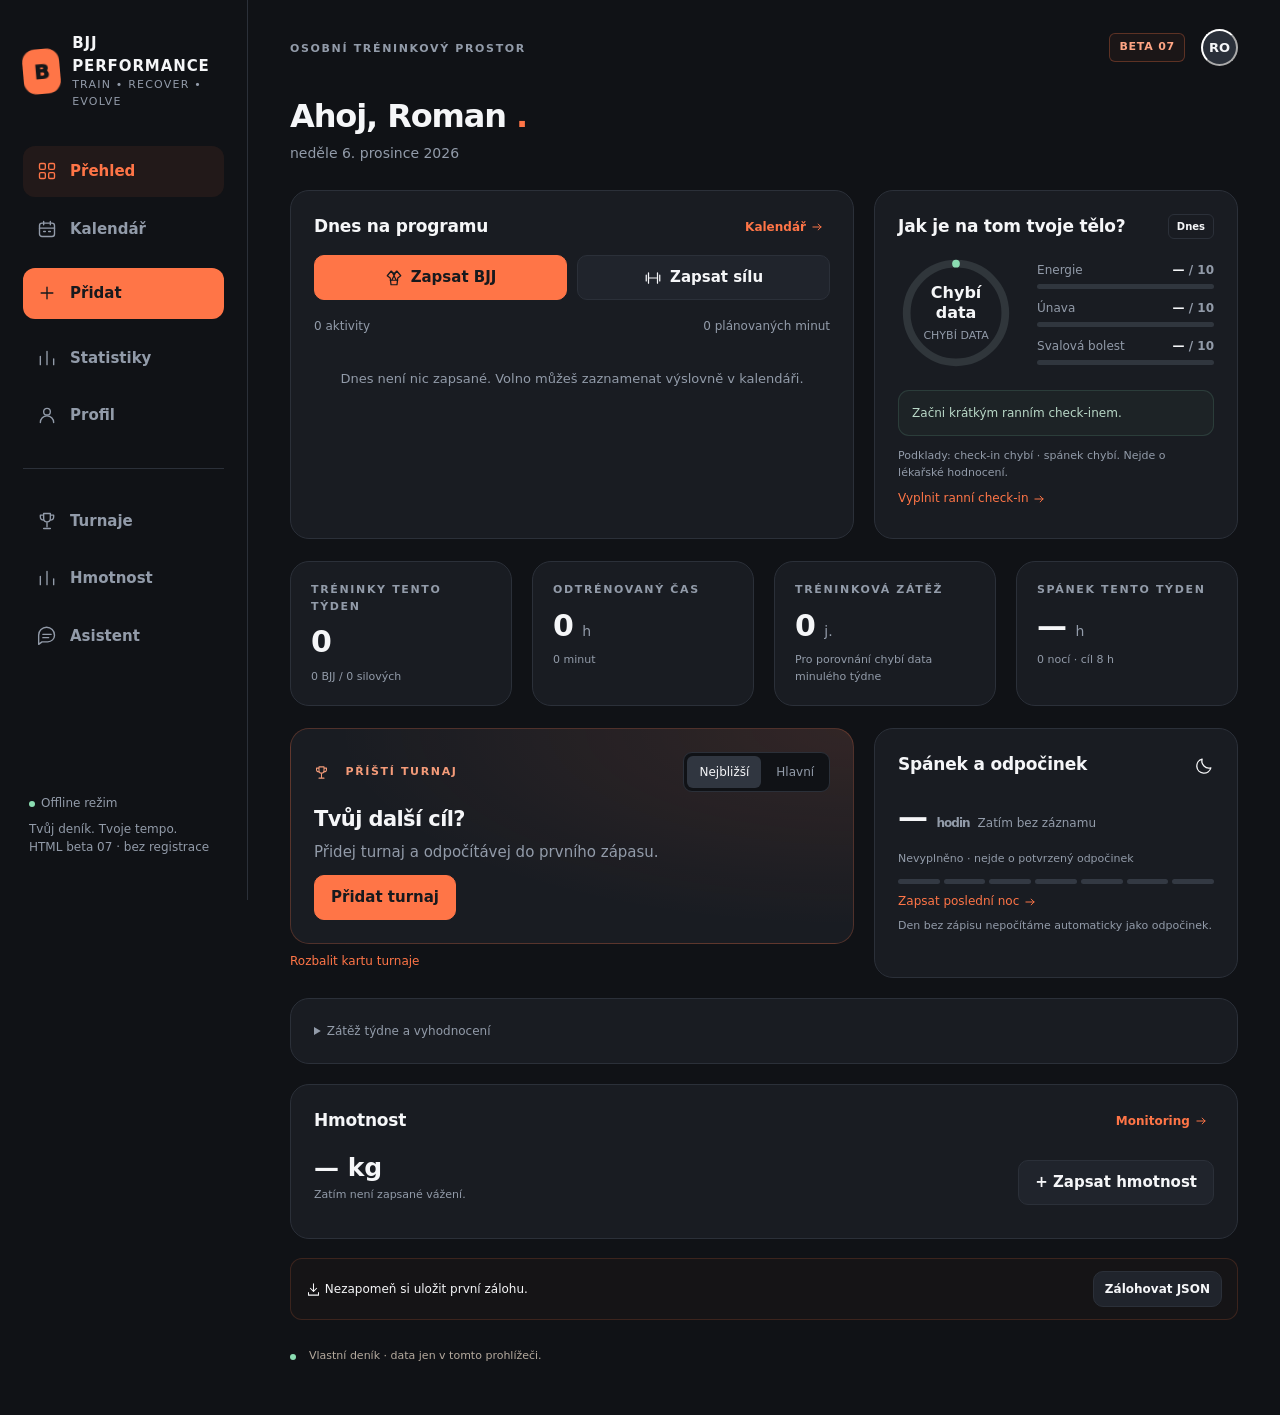
==== app/src/main/assets/index.html @ b7b08c3b "feat: track exercise sets in repetitions, seconds or metres" ====
<!doctype html>
<html lang="cs"><head><meta charset="utf-8"><meta name="viewport" content="width=device-width,initial-scale=1,viewport-fit=cover"><meta name="theme-color" content="#101216"><title>BUILT TO ROLL</title>
<style>
[hidden]{display:none!important}:root{color-scheme:dark;--bg:#101216;--panel:#191c22;--panel2:#20242c;--line:#2b3039;--text:#f5f6f8;--muted:#929ba9;--accent:#ff7547;--green:#8bddb2;--red:#f8818f;--blue:#8cbcff;--radius:19px}*{box-sizing:border-box}body{margin:0;background:var(--bg);color:var(--text);font:15px/1.5 system-ui,-apple-system,BlinkMacSystemFont,'Segoe UI',sans-serif}button,input,select,textarea{font:inherit}button,a,input,select,textarea{-webkit-tap-highlight-color:transparent}button{cursor:pointer}button:focus-visible,a:focus-visible{outline:2px solid var(--accent);outline-offset:4px}button{color:inherit}a{color:var(--accent)}button svg{pointer-events:none}svg{vertical-align:middle}button:disabled{opacity:.4;cursor:not-allowed}.shell{max-width:1560px;margin:auto;display:grid;grid-template-columns:248px 1fr;min-height:100vh}.sidebar{padding:32px 23px;border-right:1px solid var(--line);position:sticky;top:0;height:100vh;display:flex;flex-direction:column}.brand{display:flex;align-items:center;gap:12px;margin-bottom:36px}.brandmark{width:45px;height:45px;background:var(--accent);color:#151719;display:grid;place-items:center;border-radius:13px;font-weight:950;font-size:20px;transform:rotate(-5deg)}.brand strong{font-size:15px;letter-spacing:.06em}.brand small{display:block;color:var(--muted);font-size:11px;letter-spacing:.11em}.nav{display:grid;gap:7px}.nav button{border:0;background:transparent;text-align:left;padding:14px;border-radius:12px;color:var(--muted);display:flex;gap:13px;align-items:center;font-weight:600}.nav button.active{color:var(--accent);background:#ff754714}.nav button:hover{background:#ffffff08}.nav .plus{background:var(--accent);color:#17191d;margin:7px 0}.nav .plus:hover{background:#ff916d}.sidefoot{margin-top:auto;color:var(--muted);font-size:12px;padding:20px 6px 0}.localdot{display:inline-block;width:6px;height:6px;border-radius:50%;background:var(--green);margin-right:6px}.main{padding:29px 42px 50px;min-width:0}.topline{display:flex;align-items:center;justify-content:space-between;gap:12px;margin-bottom:32px}.eyebrow{font-size:11px;font-weight:750;letter-spacing:.15em;text-transform:uppercase;color:var(--muted)}.topright{display:flex;align-items:center;gap:16px}.beta{font-size:11px;border:1px solid #ff75474a;background:#ff75470c;color:#ffa584;padding:5px 9px;border-radius:6px;font-weight:750;letter-spacing:.07em}.avatar{width:37px;height:37px;display:grid;place-items:center;background:#2a303a;border-radius:50%;font-size:13px;font-weight:750}.pagehead{display:flex;align-items:center;justify-content:space-between;gap:15px;margin-bottom:26px}.pagehead h1{font-size:32px;line-height:1.15;margin:0 0 8px;letter-spacing:-1.1px}.muted{color:var(--muted)}p{margin:0 0 12px}.pagehead p{margin:0;color:var(--muted);font-size:14px}h2{font-size:17px;margin:0 0 16px;letter-spacing:-.2px}h3{font-size:15px;margin:0 0 8px}.btn{border:1px solid var(--line);background:var(--panel2);border-radius:10px;min-height:44px;padding:10px 16px;font-weight:650;display:inline-flex;align-items:center;justify-content:center;gap:8px}.btn.primary{background:var(--accent);border-color:var(--accent);color:#17191d}.btn.ghost{background:transparent}.btn.danger{color:var(--red);background:#f8818f0c;border-color:#f8818f35}.btn.small{padding:7px 11px;min-height:36px;font-size:12px}.btn:hover{filter:brightness(1.12)}.grid{display:grid;gap:20px}.two{grid-template-columns:minmax(0,1.55fr) minmax(0,1fr)}.half{grid-template-columns:1fr 1fr}.metrics{grid-template-columns:repeat(4,1fr);margin:22px 0}.card{background:var(--panel);border:1px solid var(--line);border-radius:var(--radius);padding:23px;min-width:0}.cardhead{display:flex;align-items:center;justify-content:space-between;gap:12px;margin-bottom:16px}.cardhead h2{margin:0}.cardhead .link{border:0;background:none;color:var(--accent);font-size:12px;font-weight:650}.metric{padding:20px}.metric .number{font-size:30px;letter-spacing:-1px;font-weight:750;line-height:1.25;margin:8px 0}.metric .number small{font-size:14px;font-weight:450;letter-spacing:0;color:var(--muted)}.metric .foot{font-size:11px;color:var(--muted)}.positive{color:var(--green)}.tournament{background:radial-gradient(ellipse at 100% 0,#ff75471c,transparent 65%),var(--panel);border-color:#ff75473d;position:relative;overflow:hidden}.tournament .eyebrow{color:#f49b79}.tournament h2{font-size:25px;margin:17px 0 5px;letter-spacing:-.6px}.badge{font-size:10px;font-weight:700;padding:4px 8px;border:1px solid var(--line);border-radius:6px;display:inline-block}.badge.orange{color:#ffa584;border-color:#ff754742;background:#ff75470c}.badge.green{color:var(--green);border-color:#8bddb236;background:#8bddb20b}.countdown{display:flex;align-items:flex-end;gap:12px;margin:22px 0}.countdown strong{font-size:51px;letter-spacing:-2px;line-height:1}.countdown span{font-size:12px;color:var(--muted);padding-bottom:4px}.countdown .divider{height:38px;width:1px;background:#ffffff1c;margin:0 3px}.phases{display:flex;gap:5px;margin:20px 0 8px}.phases i{height:4px;border-radius:5px;background:#363333;flex:1}.phases i.on{background:var(--accent)}.miniline{display:flex;justify-content:space-between;align-items:center;gap:10px;font-size:12px}.session{border-top:1px solid var(--line);padding:17px 0;display:flex;gap:14px;align-items:center;width:100%;text-align:left;background:none;color:inherit;border-left:0;border-right:0;border-bottom:0}.session:last-child{padding-bottom:0}.session:hover{filter:brightness(1.2)}.session .time{width:45px;flex-shrink:0;font-size:13px;font-weight:700}.session .time small{display:block;font-size:11px;font-weight:400;color:var(--muted)}.activityicon{width:39px;height:39px;display:grid;place-items:center;border-radius:11px;flex-shrink:0;background:color-mix(in srgb,var(--act) 13%,transparent);color:var(--act)}.session .info{flex:1;min-width:0}.session strong{font-size:13px;display:block}.session small{color:var(--muted);font-size:11px}.session .arrow{color:var(--muted)}.recoveryrow{display:flex;gap:23px;align-items:center}.ring{position:relative;width:116px;height:116px;flex-shrink:0}.ring svg{transform:rotate(-90deg);width:100%;height:100%}.ring .inside{position:absolute;inset:0;display:flex;align-items:center;justify-content:center;flex-direction:column}.ring strong{font-size:31px;line-height:1.2}.ring small{font-size:10px;color:var(--muted)}.recoverydata{display:grid;gap:10px;flex:1;font-size:12px}.track{height:5px;background:#30363e;border-radius:5px;overflow:hidden;margin-top:5px}.track i{display:block;height:100%;background:var(--green);border-radius:5px}.note{background:#8bddb209;border:1px solid #8bddb223;border-radius:11px;padding:13px;font-size:12px;margin-top:19px;color:#b9d8c7}.note.orange{background:#ff754709;border-color:#ff754723;color:#d4b7aa}.sleepbig{display:flex;align-items:baseline;gap:8px;margin-bottom:12px}.sleepbig strong{font-size:30px;letter-spacing:-1px}.sleepbig span{font-size:12px;color:var(--muted)}.chart{width:100%;overflow:auto}.chart svg{display:block;min-width:300px;width:100%;height:auto}.chart text{font-family:inherit;fill:var(--muted);font-size:10px}.legend{display:flex;gap:18px;font-size:11px;color:var(--muted);align-items:center}.legend i{width:7px;height:7px;background:var(--accent);border-radius:2px;display:inline-block;margin-right:5px}.segmented{display:flex;gap:3px;background:#101216;border:1px solid var(--line);border-radius:9px;padding:3px;flex-wrap:wrap}.segmented button{border:0;background:none;color:var(--muted);padding:7px 12px;border-radius:6px;font-size:12px;min-height:32px}.segmented button.active{color:var(--text);background:#303640}.flex{display:flex;gap:10px;align-items:center;flex-wrap:wrap}.spread{justify-content:space-between}.calendarweek{display:grid;grid-template-columns:repeat(7,minmax(0,1fr));gap:7px}.day{border:1px solid var(--line);border-radius:12px;padding:11px 7px;min-height:180px}.day.today{border-color:#ff754769;background:#ff754706}.dayhead{width:100%;border:0;background:none;display:grid;gap:3px;justify-items:center;color:var(--muted);font-size:11px;margin-bottom:12px;cursor:pointer}.dayhead strong{color:var(--text);font-size:21px}.day.today .dayhead strong{color:var(--accent)}.event{width:100%;background:color-mix(in srgb,var(--act) 10%,transparent);border:1px solid color-mix(in srgb,var(--act) 24%,transparent);border-left:3px solid var(--act);border-radius:7px;padding:7px 5px;text-align:left;font-size:10px;margin-top:5px;overflow-wrap:anywhere;line-height:1.45}.event small{display:block;color:var(--muted);font-size:9px}.monthgrid{display:grid;grid-template-columns:repeat(7,1fr);gap:5px}.monthcell{min-height:86px;border:1px solid var(--line);border-radius:9px;padding:6px;text-align:left;background:transparent;min-width:0}.monthcell.today{border-color:var(--accent)}.monthcell span{display:block;font-size:12px}.monthcell small{display:block;font-size:9px;white-space:nowrap;overflow:hidden;text-overflow:ellipsis;color:var(--accent)}.empty{padding:25px 10px;text-align:center;color:var(--muted);font-size:13px}.forms{display:grid;gap:16px}.formrow{display:grid;grid-template-columns:1fr 1fr;gap:13px}label{display:block;color:var(--muted);font-size:12px}input,select,textarea{display:block;width:100%;border:1px solid #353d48;color:var(--text);background:#12151a;border-radius:9px;padding:11px 12px;margin-top:6px;min-height:44px}textarea{min-height:85px;resize:vertical}input:focus,select:focus,textarea:focus{outline:1px solid var(--accent);border-color:var(--accent)}input[type=range]{padding:0;accent-color:var(--accent);border:0;min-height:25px}input[type=checkbox]{width:18px;height:18px;min-height:0;margin:0;accent-color:var(--accent)}.checklabel{display:flex;gap:8px;align-items:center}.wide{width:100%}.hr{height:1px;background:var(--line);margin:20px 0}.addtiles{display:grid;grid-template-columns:repeat(3,1fr);gap:16px}.tile{color:inherit;text-align:left;min-height:178px;border:1px solid var(--line);border-radius:17px;background:var(--panel);padding:23px}.tile:hover{border-color:var(--accent)}.tile .activityicon{margin-bottom:16px}.tile h3{font-size:17px}.tile p{color:var(--muted);font-size:12px}.setrow{display:grid;grid-template-columns:1.5fr .7fr .8fr 35px;gap:7px;align-items:end}.setrow input,.setrow select{padding:9px 7px}.setrow .btn{padding:5px}.modalback{position:fixed;inset:0;background:#000a;backdrop-filter:blur(6px);z-index:100;display:flex;align-items:center;justify-content:center;padding:20px}.modal{width:620px;max-width:100%;max-height:92vh;overflow-y:auto;background:var(--panel);border:1px solid #3b414c;border-radius:22px;padding:25px}.modalheader{display:flex;justify-content:space-between;align-items:center;margin-bottom:20px;position:sticky;top:-25px;background:var(--panel);padding:10px 0;z-index:2}.modalheader h2{font-size:22px;margin:0}.close{width:36px;height:36px;border:1px solid var(--line);background:var(--panel2);border-radius:50%;font-size:22px}.toast{position:fixed;bottom:28px;left:50%;transform:translateX(-50%);z-index:200;background:#e6f5ec;color:#17261e;border-radius:12px;padding:13px 21px;box-shadow:0 10px 35px #0006;font-size:13px;max-width:90vw;text-align:center}.bottomnav{display:none}.chatanswer{white-space:pre-line;line-height:1.8;font-size:14px}.tag{font-size:11px;color:var(--muted)}.demoalert{font-size:11px;color:#b5aa9e;display:flex;align-items:center;gap:7px;margin-top:28px}.mobilename{display:none}.textbutton{border:0;background:none;color:var(--accent);font-size:12px;padding:8px 0}.streak{display:flex;gap:4px;margin-top:12px}.streak i{width:100%;height:5px;border-radius:5px;background:#333943}.streak i.on{background:#96baff}details{font-size:12px;color:var(--muted)}summary{cursor:pointer}#storagewarn{color:#ffd89a;padding:12px 20px;text-align:center;background:#513912;font-size:12px}footer{font-size:11px;color:var(--muted);margin-top:24px}dialog::backdrop{background:#0009}@media(min-width:1300px){.main{padding:32px 48px}.card{padding:25px}}@media(max-width:1080px){.shell{grid-template-columns:202px 1fr}.sidebar{padding:26px 15px}.main{padding:25px}.two{grid-template-columns:1fr 1fr}.metrics{gap:12px}.metric{padding:16px}.metric .number{font-size:25px}.recoveryrow{gap:12px}.ring{width:95px;height:95px}.addtiles{grid-template-columns:repeat(2,1fr)}}@media(max-width:800px){.shell{display:block}.sidebar{display:none}.main{padding:20px 18px 105px}.topline{margin-bottom:24px}.mobilename{display:inline;font-weight:850;letter-spacing:-.5px}.desktopname{display:none}.pagehead h1{font-size:27px}.pagehead{margin-bottom:20px}.pagehead .btn{font-size:12px;padding:9px 11px}.two{grid-template-columns:1fr}.metrics{grid-template-columns:repeat(2,1fr);gap:12px;margin:16px 0}.card{padding:20px}.bottomnav{position:fixed;bottom:0;left:0;right:0;z-index:60;background:#14171ef2;backdrop-filter:blur(18px);border-top:1px solid var(--line);display:flex;padding:8px 8px calc(8px + env(safe-area-inset-bottom))}.bottomnav button{flex:1;background:none;border:0;color:var(--muted);display:flex;flex-direction:column;align-items:center;gap:4px;font-size:10px;min-height:46px;justify-content:center}.bottomnav button.active{color:var(--accent)}.bottomnav .plus svg{background:var(--accent);color:#131519;border-radius:10px;width:37px;height:31px;padding:4px}.toast{bottom:92px}.calendarweek{overflow-x:auto;grid-template-columns:repeat(7,minmax(100px,1fr));padding-bottom:10px}.half{grid-template-columns:1fr}.topright{gap:9px}.addtiles{gap:12px}.tile{padding:20px}.modalback{padding:10px}.modal{max-height:94dvh;padding:22px 18px}.modalheader{top:-22px}.metric .number{font-size:29px}.metric .eyebrow{font-size:10px}.monthcell{min-height:69px;padding:4px}.monthcell small{font-size:8px}.recoveryrow{gap:23px}.ring{width:112px;height:112px}}
@media(prefers-reduced-motion:no-preference){.card,.tile{animation:appear .25s ease-out}@keyframes appear{from{opacity:.4;transform:translateY(6px)}to{opacity:1;transform:none}}}

.exerciseblock{border:1px solid #8cbcff35;border-radius:15px;background:#8cbcff05;padding:16px;display:grid;gap:13px}.exhead{display:flex;align-items:center;justify-content:space-between;gap:10px}.exhead strong{font-size:13px;color:var(--blue)}.seriesgrid{display:grid;grid-template-columns:27px 1fr 1fr 1.4fr 32px;gap:7px;align-items:end}.seriesgrid input,.seriesgrid select{padding:9px 7px;font-size:13px}.seriesgrid .btn{padding:4px;min-height:42px}.setindex{font-size:12px;color:var(--muted);padding-bottom:12px}.intensityfields{display:grid;grid-template-columns:.9fr 1fr;gap:4px}.excount{display:flex;gap:9px;align-items:end}.excount label{max-width:100px}.excount input{margin-top:4px}.lastperformance{font-size:11px;padding:9px 11px;border-radius:8px;background:#8cbcff0c;color:#c2d2e7}.compactt h2{font-size:21px;margin-top:12px}.compactt .countdown{margin:12px 0}.compactt .countdown strong{font-size:33px}.compactt .phases{display:none}.weeklist{display:grid;gap:15px}.weekday{border:1px solid var(--line);border-radius:13px;padding:15px}.weekday.istoday{border-color:#ff754760}.weekday .session{padding:12px 0}.daystatus{font-size:11px;padding:9px 0;color:var(--muted)}.quickbuttons{display:grid;grid-template-columns:1fr 1fr;gap:10px;margin-bottom:17px}.ring .inside strong{font-size:16px;max-width:88px;text-align:center;line-height:1.25}.ring .inside small{font-size:11px;margin-top:5px}.favouritechips{display:flex;gap:6px;flex-wrap:wrap}.exercise-library{display:flex;gap:6px;flex-wrap:wrap}.exercise-library button{font-size:11px}.deleteundo{color:#17261e;background:transparent;border:1px solid #17261e44;padding:5px 9px;border-radius:7px;margin-left:10px;font-weight:750}.strength-summary{font-size:12px;color:#bccce4;margin-top:6px}.backupbanner{display:flex;justify-content:space-between;gap:10px;align-items:center;border:1px solid #ff75472a;padding:12px 15px;border-radius:12px;font-size:12px;background:#ff754706;margin-top:19px}.modal .forms>details{border:1px solid var(--line);padding:13px;border-radius:12px}.modal summary{font-weight:700;color:#c6cdd7}.trainingadvanced{display:grid;gap:13px;padding-top:15px}.painnote{color:#efb297;font-size:12px}.seriesnote{grid-column:2 / -1}.seriesnote input{min-height:35px;padding:7px;font-size:12px}.formhint{font-size:11px;color:var(--muted);line-height:1.5;margin:0}.quicknumber{display:flex;gap:8px;align-items:center}.quicknumber select{width:100%}@media(max-width:500px){.seriesgrid{grid-template-columns:20px 1fr 1fr 1.4fr 28px;gap:5px}.exerciseblock{padding:12px}.seriesgrid input,.seriesgrid select{font-size:12px;padding:9px 4px}.intensityfields{gap:3px}.quickbuttons .btn{padding:10px 8px;font-size:12px}.modal{padding:18px 12px}.modalheader{top:-18px}.compactt .segmented button{padding:6px 8px}.exhead .btn{font-size:10px;padding:5px}.ring .inside strong{font-size:16px}}

.compact-exercise{display:grid;grid-template-columns:minmax(90px,1.5fr) 70px 85px 65px minmax(70px,1fr);gap:7px;align-items:end}.compact-exercise input{padding:9px 5px;min-width:0;font-size:13px}.compact-exercise label{min-width:0;font-size:10px}.compact-exercise .multiplier{display:grid;grid-template-columns:1fr 9px 1fr;align-items:center;gap:1px}.multiplier span{padding-top:6px;color:var(--muted);text-align:center}.compact-exercise .effortpair{display:grid;grid-template-columns:35px 1fr;gap:3px;align-items:end}.effortpair select{padding:9px 1px;appearance:none;text-align:center;font-size:11px;color:var(--blue);cursor:pointer}.exerciseblock{padding:13px;gap:10px}.exerciseblock .exhead{margin-bottom:0}.exerciseblock .exhead strong{font-size:11px}.exerciseblock details{border:0!important;padding:0!important}.exerciseblock details>summary{font-size:11px}.exerciseblock input[type=number]{appearance:textfield;-moz-appearance:textfield}.exerciseblock input::-webkit-inner-spin-button{appearance:none}.variedhint{font-size:10px;color:#d9b587;margin:0}.exercise-details{display:grid;gap:12px;padding-top:12px}.copy-panel{border:1px solid #ff754740;background:#ff754707;border-radius:14px;padding:15px;margin-top:12px;display:grid;gap:13px}.copy-grid{display:grid;grid-template-columns:repeat(7,minmax(0,1fr));gap:5px}.copy-grid .weekdaylabel{text-align:center;font-size:10px;color:var(--muted)}.copy-day{position:relative;min-height:43px;border:1px solid var(--line);border-radius:9px;background:var(--bg);display:flex;align-items:center;justify-content:center;font-size:13px;cursor:pointer;color:var(--text);gap:3px}.copy-day input{position:absolute;opacity:0;width:1px;height:1px;min-height:0;margin:0}.copy-day:has(input:checked){border-color:var(--accent);background:#ff754722;color:#ffba9f}.copy-day:has(input:focus-visible){outline:2px solid var(--accent);outline-offset:2px}.copy-day:has(input:disabled){opacity:.35;cursor:default}.copy-day .tick{position:absolute;top:2px;right:3px;font-size:8px;opacity:0}.copy-day:has(input:checked) .tick{opacity:1}.copy-selection{display:flex;flex-wrap:wrap;gap:5px}.copy-selection button{font-size:10px;border:1px solid var(--line);border-radius:6px;background:var(--panel2);padding:5px 7px}.copy-error{color:var(--red);font-size:12px;margin:0}.copy-actions{display:flex;gap:8px;flex-wrap:wrap}.copy-month{display:flex;align-items:center;gap:7px;justify-content:space-between}.copy-month strong{text-align:center;font-size:15px}.copy-footer{display:flex;justify-content:space-between;align-items:center;gap:10px}.copy-panel .btn{font-size:12px}.copy-panel .btn.primary{flex:1}.form-bottom-actions{display:flex;justify-content:space-between;align-items:center;gap:8px;flex-wrap:wrap}.copyhint{font-size:11px;color:var(--muted)}@media(max-width:500px){.compact-exercise{grid-template-columns:minmax(72px,1.5fr) 56px 62px 44px minmax(32px,.7fr);gap:4px}.compact-exercise input{font-size:12px;padding:10px 3px}.compact-exercise .effortpair{grid-template-columns:31px 1fr;gap:2px}.effortpair select{font-size:10px;padding-left:0;padding-right:0}.exerciseblock{padding:10px}.compact-exercise label{font-size:9px}.copy-panel{padding:12px}.copy-day{min-height:42px}.copy-month .btn{padding:6px 9px}.copy-actions .btn{padding:8px 10px}.form-bottom-actions .textbutton{font-size:12px}}

.goalpanel{border:1px solid #8cbcff28;background:#8cbcff06;border-radius:12px;padding:13px;margin-top:15px;display:grid;gap:5px}.goalpanel strong{font-size:15px}.goalpanel p{font-size:11px;color:var(--muted);margin:0}.weightgraph{width:100%;overflow:auto}.weightgraph svg{display:block;width:100%;min-width:280px}.weightgraph text{fill:var(--muted);font:10px system-ui}.healthrow{width:100%;border:0;border-top:1px solid var(--line);background:none;color:inherit;display:flex;justify-content:space-between;align-items:center;gap:12px;padding:13px 0;text-align:left}.healthrow strong{font-size:14px}.healthrow small{display:block;font-size:11px;color:var(--muted)}.healthtools{display:flex;gap:10px;flex-wrap:wrap;margin:18px 0}.healthtools .segmented{flex:1}.healthchartempty{text-align:center;padding:36px 10px;color:var(--muted);font-size:13px}@media(max-width:500px){.healthrow{gap:8px}.weightgraph svg{min-width:260px}}
.exercise-unit{display:flex;align-items:center;gap:12px;flex-wrap:wrap;margin:8px 0 4px}.exercise-unit label{display:grid;gap:4px;font-size:12px;flex:1;max-width:300px}.exercise-unit select{min-height:44px;width:100%}.exercise-unit .tag{font-size:11px}
</style></head><body><div id="storagewarn" hidden></div><div class="shell"><aside class="sidebar"><div class="brand"><div class="brandmark">B</div><div><strong>BJJ PERFORMANCE</strong><small>TRAIN • RECOVER • EVOLVE</small></div></div><nav class="nav" id="sidenav"></nav><div class="sidefoot"><div><i class="localdot"></i>Offline režim</div><p style="margin-top:8px">Tvůj deník. Tvoje tempo.<br>HTML beta 07 · bez registrace</p></div></aside><main class="main"><div class="topline"><div><span class="eyebrow desktopname">OSOBNÍ TRÉNINKOVÝ PROSTOR</span><span class="mobilename">BJJ <span style="color:var(--accent)">PERFORMANCE</span></span></div><div class="topright"><span class="beta">BETA 07</span><button class="avatar" data-nav="profile" title="Otevřít profil" id="avatar">JT</button></div></div><div id="app"></div></main></div><nav class="bottomnav" id="bottomnav" aria-label="Hlavní navigace"></nav><div id="overlay"></div><div id="toasts" aria-live="polite"></div><input type="file" id="importfile" accept="application/json,.json" hidden>
<script>
'use strict';
const icons={home:'<rect x="3" y="3" width="7" height="7" rx="1.5"/><rect x="14" y="3" width="7" height="7" rx="1.5"/><rect x="3" y="14" width="7" height="7" rx="1.5"/><rect x="14" y="14" width="7" height="7" rx="1.5"/>',calendar:'<rect x="3" y="5" width="18" height="16" rx="3"/><path d="M16 3v4M8 3v4M3 11h18M8 15h2m4 0h2"/>',plus:'<path d="M12 5v14M5 12h14"/>',stats:'<path d="M4 20V10m8 10V4m8 16v-7"/>',profile:'<circle cx="12" cy="8" r="4"/><path d="M4 21a8 8 0 0116 0"/>',cup:'<path d="M8 3h8v6a4 4 0 01-8 0V3zm0 2H4v2a4 4 0 004 4m8-6h4v2a4 4 0 01-4 4m-4 2v6m-4 2h8"/>',strength:'<path d="M6 5v14m12-14v14M3 8v8m18-8v8M6 12h12"/>',moon:'<path d="M20 15a9 9 0 01-11-11 9 9 0 1011 11z"/>',bolt:'<path d="M13 2L4 14h7l-1 8 10-13h-7z"/>',bjj:'<path d="M8 3l4 3 4-3 5 6-4 3-1 9H8l-1-9-4-3 5-6zm1 0l6 12M15 3L9 15m-2 0h10"/>',arrow:'<path d="M5 12h14m-5-5l5 5-5 5"/>',check:'<path d="M5 12l4 4L19 6"/>',chat:'<path d="M21 11a8 8 0 01-8 8H6l-4 3V11a9 9 0 0119 0z"/><path d="M7 10h10m-10 4h7"/>',download:'<path d="M12 3v12m-5-5l5 5 5-5M4 17v4h16v-4"/>',heart:'<path d="M20 5c-3-3-7-1-8 1-1-2-5-4-8-1-5 5 8 15 8 15s13-10 8-15z"/>'};
function icon(name,size=20){return `<svg width="${size}" height="${size}" viewBox="0 0 24 24" fill="none" stroke="currentColor" stroke-width="1.65" stroke-linecap="round" stroke-linejoin="round" aria-hidden="true">${icons[name]||icons.bjj}</svg>`}
const $=s=>document.querySelector(s),esc=v=>String(v??'').replace(/[&<>"']/g,c=>({'&':'&amp;','<':'&lt;','>':'&gt;','"':'&quot;',"'":'&#39;'}[c]));
const iso=(d=new Date())=>`${d.getFullYear()}-${String(d.getMonth()+1).padStart(2,'0')}-${String(d.getDate()).padStart(2,'0')}`,today=()=>iso(),add=(s,n)=>{let d=new Date(s+'T12:00:00');d.setDate(d.getDate()+n);return iso(d)},diff=(a,b)=>Math.round((Date.parse(b+'T12:00:00Z')-Date.parse(a+'T12:00:00Z'))/864e5),week=s=>add(s,-((new Date(s+'T12:00:00').getDay()+6)%7)),fmt=(s,opt={day:'numeric',month:'long'})=>new Date(s+'T12:00:00').toLocaleDateString('cs-CZ',opt),avg=a=>a.length?a.reduce((s,x)=>s+x,0)/a.length:0,num=(n,d=0)=>Number(n).toLocaleString('cs-CZ',{maximumFractionDigits:d}),uid=()=>Date.now().toString(36)+Math.random().toString(36).slice(2,9),clone=x=>JSON.parse(JSON.stringify(x));

const types=['BJJ No-Gi','BJJ Gi','BJJ Open Mat','Silový trénink','Kondiční trénink','Běh','Mobilita','Strečink','Regenerace','Aktivní regenerace','Volno','Turnaj nebo závod','Ostatní'];
const colors=['#b9a0ef','#ff7547','#ffb875','#8cbcff','#8bddb2','#c7d77a','#7dd5d7','#dca3d7','#8bd7c3','#82c9b4','#a0a7b0','#ffd17b','#c0b4ab'];
function isBjj(type){return ['BJJ No-Gi','BJJ Gi','BJJ Open Mat'].includes(type);}
function activityLabel(e){return e.type==='Ostatní'&&e.customActivity?'Ostatní · '+e.customActivity:e.type;}
function migrateActivities(b){if(!b||!Array.isArray(b.sessions))return b;if(b.weights===undefined)b.weights=[];const legacy={'BJJ – technika':'BJJ Gi','BJJ – sparring':'BJJ Gi','BJJ – drilling':'BJJ Gi','BJJ – open mat':'BJJ Open Mat','No-Gi grappling':'BJJ No-Gi','Vlastní aktivita':'Ostatní'};for(const e of b.sessions){if(!e||typeof e!=='object')continue;const old=e.type;if(legacy[old]){e.legacyType=e.legacyType||old;e.type=legacy[old];}if(e.type==='Ostatní'&&!e.customActivity)e.customActivity=typeof e.title==='string'&&e.title.trim()?e.title:'Vlastní aktivita';if(isBjj(e.type)&&e.hasSparring===undefined)e.hasSparring=old==='BJJ – sparring'||Number(e.rounds||0)>0;}return b;}
function tint(t){return colors[types.indexOf(t)]||'#ff7547'}function sporticon(t){return t==='Silový trénink'?'strength':/BJJ|No-Gi/.test(t)?'bjj':t==='Volno'?'moon':'bolt'}
function emptyDiary(){return {version:1,demo:false,profile:{name:'Roman',sleepGoal:8,goal:'',belt:'Bílý'},sessions:[],sleep:[],checks:[],tournaments:[],weights:[]};}
function seed(){let sessions=[],sleep=[],checks=[];for(let i=27;i>=0;i--){let date=add(today(),-i);sleep.push({id:uid(),date,start:'23:00',end:i%3?'07:00':'06:30',hours:i%3?8:7.5,quality:7+i%2});checks.push({id:uid(),date,energy:7+i%2,soreness:3+i%3,fatigue:3+i%3,stress:3,motivation:8,rested:7});if(i&&i%4!==0){let strength=i%3===0;sessions.push({id:uid(),date,start:strength?'07:00':'18:00',end:strength?'08:00':'19:30',duration:strength?60:90,type:strength?'Silový trénink':i%2?'BJJ No-Gi':'BJJ Gi',title:strength?'Síla celého těla':i%2?'Technika · guard passing':'BJJ · poziční sparring',rpe:strength?6:i%2?6:8,status:'done',hasSparring:!strength&&i%2===0,rounds:!strength&&i%2===0?5:0,roundMinutes:5,notes:'',techniques:strength?'':'Knee cut, kontrola side control',sets:strength?[...Array.from({length:3},()=>({exercise:'Dřep',reps:5,weight:75+(27-i),effort:7,mode:'RPE',notes:'',exerciseNotes:'Plynulý pohyb, pevný střed.'})),{exercise:'Shyby',reps:8,weight:0,effort:2,mode:'RIR',notes:'Bez švihu.'},...Array.from({length:3},()=>({exercise:'Bench press',reps:6,weight:65,effort:7.5,mode:'RPE',notes:''}))]:[]});}}
 sessions.push({id:uid(),date:today(),start:'18:00',end:'19:30',duration:90,type:'BJJ Gi',hasSparring:true,rounds:5,roundMinutes:5,title:'BJJ · technika a sparring',rpe:8,status:'planned',notes:'Zaměřit se na udržení pozice po přechodu guardu.',techniques:'Knee cut, side control',sets:[]},{id:uid(),date:today(),start:'20:00',end:'20:20',duration:20,type:'Mobilita',title:'Mobilita · kyčle a ramena',rpe:3,status:'planned',notes:'Lehce, bez bolesti.',sets:[]});for(let i=1;i<9;i++)if(i%3!==0)sessions.push({id:uid(),date:add(today(),i),start:i%2?'18:00':'07:00',end:i%2?'19:30':'08:00',duration:i%2?90:60,type:i%2?'BJJ Gi':'Silový trénink',title:i%2?'BJJ · drilling a technika':'Síla · celé tělo',rpe:6,status:'planned',notes:'',sets:[]});return {version:1,demo:true,weights:Array.from({length:14},(_,i)=>({id:uid(),date:add(today(),i-13),time:'07:00',kg:Math.round((83-(i*.08)+(i%3)*.1)*100)/100,notes:'Ukázkové ranní vážení'})),profile:{name:'Jakub',sleepGoal:8,goal:'Zlepšit se na žíněnce. Zůstat zdravý.',belt:'Modrý'},sessions,sleep,checks,tournaments:[{id:uid(),name:'Prague BJJ Open',date:add(today(),59),place:'Praha · sportovní hala',priority:'A',main:true,weightCategory:'do 79,3 kg',targetWeight:79.3,weightGoalMode:'limit',notes:'Hlavní cíl sezóny. Gi kategorie.'}]};}

const KEY='bjj-performance-html-beta-v1';let db,storage=true,storageLocked=false,savedRaw=null;
try{savedRaw=localStorage.getItem(KEY);db=savedRaw!==null?validate(JSON.parse(savedRaw)):emptyDiary();}catch(e){db=seed();storage=false;storageLocked=savedRaw!==null;}
function save(){if(storageLocked){storage=false;}else{try{localStorage.setItem(KEY,JSON.stringify(db));storage=true;}catch(e){storage=false;}}let warning=$('#storagewarn');warning.hidden=storage;warning.innerHTML=storageLocked?'Původní deník nelze načíst. Zobrazuje se neukládaná ukázka; původní data nepřepisujeme. Obnov platnou zálohu v Profilu. <button class="btn small" data-action="recover-raw">Stáhnout původní data</button>':'Prohlížeč nepovoluje místní ukládání nebo je úložiště plné. Změny jsou jen pro toto otevření stránky. Použij Export JSON.';return storage;}

// Legacy sets omit unit and remain repetitions. Numeric values stay in reps
// for lossless compatibility with existing diaries; unit defines their meaning.
const setUnits={reps:{label:'Opakování',short:'opak.',max:1000,step:1},seconds:{label:'Čas (s)',short:'s',max:86400,step:'any'},meters:{label:'Vzdálenost (m)',short:'m',max:100000,step:'any'}};
function setUnit(x){return x.unit===undefined?'reps':x.unit;}
function validSetQuantity(x){let u=setUnit(x),cfg=setUnits[u];return !!cfg&&finite(x.reps,0,cfg.max)&&(u!=='reps'||Number.isInteger(x.reps));}
function setQuantity(x){return num(x.reps,2)+' '+setUnits[setUnit(x)].short;}
function exerciseSummary(sets){return groupSets(sets).map(g=>{let first=g.sets[0],same=g.sets.every(x=>x.reps===first.reps&&setUnit(x)===setUnit(first));return g.name+' · '+(same?g.sets.length+' × '+setQuantity(first):g.sets.map(setQuantity).join(' / '));}).join(' · ');}
function strengthAmounts(sets){let parts=[],reps=sets.filter(x=>setUnit(x)==='reps'),seconds=sets.filter(x=>setUnit(x)==='seconds'),meters=sets.filter(x=>setUnit(x)==='meters');if(reps.length)parts.push(num(reps.reduce((total,x)=>total+x.reps*x.weight,0),1)+' kg objem');if(seconds.length)parts.push(num(seconds.reduce((total,x)=>total+x.reps,0),2)+' s');if(meters.length)parts.push(num(meters.reduce((total,x)=>total+x.reps,0),2)+' m');return parts.join(' · ')||'Bez sérií';}

function validDate(s){return typeof s==='string'&&/^\d{4}-\d{2}-\d{2}$/.test(s)&&!isNaN(Date.parse(s+'T12:00:00'))&&iso(new Date(s+'T12:00:00'))===s}function finite(n,a,b){return typeof n==='number'&&Number.isFinite(n)&&n>=a&&n<=b}function validate(b){migrateActivities(b);if(!b||b.version!==1||!b.profile||typeof b.profile.name!=='string'||!finite(b.profile.sleepGoal,1,24)||!['sessions','sleep','checks','tournaments','weights'].every(k=>Array.isArray(b[k])&&b[k].length<20000))throw Error('Neplatný formát zálohy.');let ids=new Set(),dailyIds=new Set();for(const key of ['sessions','sleep','checks','tournaments','weights'])for(const e of b[key]){if(typeof e.id!=='string'||ids.has(e.id)||!validDate(e.date))throw Error('Neplatný záznam nebo duplicitní ID.');ids.add(e.id);if(['sleep','checks'].includes(key)){const daily=key+e.date;if(dailyIds.has(daily))throw Error('Záloha obsahuje duplicitní denní záznam.');dailyIds.add(daily);}if(key==='sessions'&&(!types.includes(e.type)||!finite(e.duration,0,1440)||!finite(e.rpe,1,10)||!['planned','done','skipped'].includes(e.status)||!/^([01]\d|2[0-3]):[0-5]\d$/.test(e.start)||!/^([01]\d|2[0-3]):[0-5]\d$/.test(e.end)||typeof e.title!=='string'||!Array.isArray(e.sets||[])))throw Error('Neplatný trénink.');if(key==='sessions'&&e.type==='Ostatní'&&(typeof e.customActivity!=='string'||!e.customActivity.trim()||e.customActivity.length>120))throw Error('Doplň vlastní název aktivity.');if(key==='sessions'&&e.hasSparring!==undefined&&typeof e.hasSparring!=='boolean')throw Error('Neplatná volba sparringu.');if(key==='sessions')for(const s of e.sets||[])if(typeof s.exercise!=='string'||!validSetQuantity(s)||!finite(s.weight,0,2000)||(s.effort!==undefined&&!finite(s.effort,s.mode==='RIR'?0:1,10))||(s.mode!==undefined&&!['RPE','RIR'].includes(s.mode))||(s.notes!==undefined&&typeof s.notes!=='string')||(s.exerciseNotes!==undefined&&typeof s.exerciseNotes!=='string'))throw Error('Neplatná série.');if(key==='sleep'&&(!finite(e.hours,0,24)||!finite(e.quality,1,10)))throw Error('Neplatný spánek.');if(key==='checks'&&e.painLevel!==undefined&&!finite(e.painLevel,0,10))throw Error('Neplatná intenzita bolesti.');if(key==='sessions'&&e.rounds!==undefined&&(!finite(e.rounds,0,100)||!Number.isInteger(e.rounds)||!finite(e.roundMinutes,0,60)))throw Error('Neplatný sparring.');if(key==='checks'&&!['energy','soreness','fatigue','stress','motivation','rested'].every(k=>finite(e[k],1,10)))throw Error('Neplatný ranní stav.');if(key==='weights'&&(!finite(e.kg,1,500)||!/^([01]\d|2[0-3]):[0-5]\d$/.test(e.time)))throw Error('Hmotnost musí být 1–500 kg a čas HH:MM.');if(key==='tournaments'&&e.targetWeight!==undefined&&(!finite(e.targetWeight,1,500)||!['target','limit'].includes(e.weightGoalMode||'target')))throw Error('Neplatný váhový cíl turnaje.');if(key==='tournaments'&&(typeof e.name!=='string'||!['A','B','C'].includes(e.priority)))throw Error('Neplatný turnaj.');}return b}
let route='home',calDate=today(),calMode='Týden',period=7,metric='Zátěž',targetMode='Nejbližší',toastTimer;
const navs=[['home','Přehled','home'],['calendar','Kalendář','calendar'],['add','Přidat','plus'],['stats','Statistiky','stats'],['profile','Profil','profile']];function navhtml(bottom=false){return navs.map(([r,title,ic])=>`<button data-nav="${r}" class="${r===route?'active ':''}${r==='add'?'plus':''}">${icon(ic)}<span>${title}</span></button>`).join('')+(bottom?'':`<div class="hr"></div><button data-nav="tournaments" class="${route==='tournaments'?'active':''}">${icon('cup')}Turnaje</button><button data-nav="weight" class="${route==='weight'?'active':''}">${icon('stats')}Hmotnost</button><button data-nav="assistant" class="${route==='assistant'?'active':''}">${icon('chat')}Asistent</button>`)}
function btn(text,action,cls=''){return `<button class="btn ${cls}" data-action="${action}">${text}</button>`}function head(title,sub,action=''){return `<div class="pagehead"><div><h1>${title}</h1><p>${sub}</p></div>${action}</div>`}function badge(text,cls=''){return `<span class="badge ${cls}">${esc(text)}</span>`}function stat(label,value,unit,foot){return `<div class="card metric"><div class="eyebrow">${label}</div><div class="number">${value} <small>${unit}</small></div><div class="foot">${foot}</div></div>`}
function completed(from,to){return db.sessions.filter(x=>x.status==='done'&&x.type!=='Volno'&&x.date>=from&&x.date<=to)}function summary(from,to){let ts=completed(from,to),ss=db.sleep.filter(x=>x.date>=from&&x.date<=to);return {count:ts.length,load:ts.reduce((s,e)=>s+e.duration*e.rpe,0),minutes:ts.reduce((s,e)=>s+e.duration,0),rpe:avg(ts.map(x=>x.rpe)),bjj:ts.filter(x=>/BJJ|No-Gi/.test(x.type)).length,strength:ts.filter(x=>x.type==='Silový trénink').length,sleep:avg(ss.map(x=>x.hours)),nights:ss.length};}function recovery(date=today()){let c=db.checks.find(x=>x.date===date),s=db.sleep.find(x=>x.date===date);if(!c)return null;let subjective=avg([c.energy-1,c.motivation-1,c.rested-1,10-c.soreness,10-c.fatigue,10-c.stress])/9*100;let prev=summary(add(date,-1),add(date,-1)).load;return Math.round(subjective*(s?.6:.85)+(s?Math.min(s.hours/db.profile.sleepGoal,1)*25:0)+Math.max(0,100-prev/12)*.15)}
function prep(t){let d=diff(today(),t.date);return d>56?['Obecná příprava',0]:d>28?['Rozvoj síly a kondice',1]:d>14?['Specifická BJJ příprava',2]:d>7?['Ladění formy',3]:d>=0?['Turnajový týden',4]:['Po turnaji',4]}
function target(){let list=db.tournaments.filter(x=>x.date>=today()).sort((a,b)=>a.date.localeCompare(b.date));return targetMode==='Hlavní'?list.find(x=>x.main):list[0]}
function tournamentCard(){let t=target();return `<div class="card tournament"><div class="flex spread"><span class="eyebrow">${icon('cup',15)} &nbsp; PŘÍŠTÍ TURNAJ</span><div class="segmented">${['Nejbližší','Hlavní'].map(x=>`<button data-target="${x}" class="${targetMode===x?'active':''}">${x}</button>`).join('')}</div></div>${t?`<h2>${esc(t.name)}</h2><div class="muted" style="font-size:12px">${fmt(t.date,{day:'numeric',month:'long',year:'numeric'})} &nbsp; / &nbsp; ${esc(t.place)}</div><div class="countdown"><strong>${Math.floor(diff(today(),t.date)/7)}</strong><span>týdnů</span><i class="divider"></i><strong>${diff(today(),t.date)%7}</strong><span>dní do turnaje</span></div><div class="miniline"><span>${badge('Priorita '+t.priority,'orange')}</span><button class="textbutton" data-edit="tournaments:${esc(t.id)}">Detail turnaje ${icon('arrow',14)}</button></div><div class="phases">${Array.from({length:5},(_,i)=>`<i class="${i<=prep(t)[1]?'on':''}"></i>`).join('')}</div><div class="miniline"><span class="muted">Fáze přípravy</span><strong>${prep(t)[0]}</strong></div>${weightGoalCard(t)}`:`<h2>Tvůj další cíl?</h2><p class="muted">Přidej turnaj a odpočítávej do prvního zápasu.</p>${btn('Přidat turnaj','new-tournaments','primary')}`}</div>`}
function session(e){return `<button class="session" data-edit="sessions:${esc(e.id)}"><span class="time">${esc(e.start)}<small>${esc(e.end)}</small></span><span class="activityicon" style="--act:${tint(e.type)}">${icon(sporticon(e.type))}</span><span class="info"><strong>${esc(e.title)}</strong><small>${esc(activityLabel(e))} · ${e.duration} min · RPE ${e.rpe}</small>${isBjj(e.type)&&e.hasSparring?`<span class="strength-summary">+ sparring${e.rounds&&e.roundMinutes?' · '+e.rounds+' × '+e.roundMinutes+' min':''} · v rámci tréninku</span>`:''}${e.type==='Silový trénink'?`<span class="strength-summary">${groupSets(e.sets||[]).length} cviků · ${(e.sets||[]).length} sérií${e.favorite?' · ★ oblíbený':''}</span><span class="strength-summary">${esc(exerciseSummary(e.sets||[]))}</span>`:''}</span>${e.status==='done'?badge('Hotovo','green'):e.status==='skipped'?badge('Vynecháno'):''}<span class="arrow">${icon('arrow',15)}</span></button>`}
function bars(values,labels,{color='#ff7547',goal=0,unit='j.',height=150}={}){let max=Math.max(...values,goal,1)*1.15,w=560,h=height,pad=22,bw=Math.max(3,(w-50)/values.length*.48);return `<div class="chart"><svg viewBox="0 0 ${w} ${h+35}" role="img" aria-label="Interaktivní graf; klepni na sloupec pro hodnotu">${[0,.5,1].map(a=>`<line x1="25" x2="${w-5}" y1="${h-a*(h-pad)}" y2="${h-a*(h-pad)}" stroke="#303640" stroke-dasharray="3 5"/>`).join('')}${goal?`<line x1="25" x2="${w-5}" y1="${h-goal/max*(h-pad)}" y2="${h-goal/max*(h-pad)}" stroke="#8cbcff" stroke-dasharray="5 4"/>`:''}${values.map((v,i)=>{let x=30+i*(w-45)/values.length+(w-45)/values.length/2-bw/2,y=h-v/max*(h-pad);return `<g tabindex="0" role="button" data-chart="${esc(labels[i]+': '+num(v,1)+' '+unit)}" aria-label="${esc(labels[i]+', '+num(v,1)+' '+unit)}"><title>${esc(labels[i])}: ${num(v,1)} ${unit}</title><rect x="${x-7}" y="5" width="${bw+14}" height="${h}" fill="transparent"/><rect x="${x}" y="${y}" width="${bw}" height="${Math.max(2,h-y)}" rx="4" fill="${color}" opacity="${i===values.length-1?1:.65}"/>${values.length<=14||i%Math.ceil(values.length/8)===0?`<text text-anchor="middle" x="${x+bw/2}" y="${h+22}">${esc(labels[i])}</text>`:''}</g>`}).join('')}</svg></div>`}
function recoveryCard(){let c=db.checks.find(x=>x.date===today()),r=recovery();return `<div class="card"><div class="cardhead"><h2>Jak je na tom tvoje tělo?</h2>${badge('Dnes')}</div><div class="recoveryrow"><div class="ring"><svg viewBox="0 0 120 120"><circle cx="60" cy="60" r="51" fill="none" stroke="#30363b" stroke-width="8"/><circle cx="60" cy="60" r="51" fill="none" stroke="${r!==null&&r<45?'#f8818f':'#8bddb2'}" stroke-width="8" stroke-linecap="round" stroke-dasharray="${(r||0)/100*320.44} 320.44"/></svg><div class="inside"><strong>${recoveryLabel(r)}</strong><small>${r===null?'CHYBÍ DATA':r+' / 100 · ODHAD'}</small></div></div><div class="recoverydata">${[['Energie',c?.energy,'#8bddb2'],['Únava',c?.fatigue,'#e9b57f'],['Svalová bolest',c?.soreness,'#b8a3da']].map(([k,v,color])=>`<div><div class="miniline"><span class="muted">${k}</span><strong>${v??'—'} <span class="muted">/ 10</span></strong></div><div class="track"><i style="width:${(v||0)*10}%;background:${color}"></i></div></div>`).join('')}</div></div><div class="note">${r===null?'Začni krátkým ranním check-inem.':r<45?'Dnes zvaž lehčí trénink a více prostoru pro odpočinek.':'Drž se plánu a přizpůsob intenzitu tomu, jak se cítíš.'}</div><p class="formhint" style="margin-top:12px">Podklady: ${c?'dnešní check-in':'check-in chybí'} · ${db.sleep.some(x=>x.date===today())?'dnešní spánek':'spánek chybí'}. Nejde o lékařské hodnocení.</p>${c?.painLocation?`<p class="painnote">Omezení: ${esc(c.painLocation)} · ${c.painLevel||0}/10. ${esc(c.painNotes||'')}</p>`:''}<button class="textbutton" data-action="new-checks">${c?'Upravit ranní check-in':'Vyplnit ranní check-in'} ${icon('arrow',14)}</button></div>`}
function home(){let start=week(today()),s=summary(start,today()),prev=summary(add(start,-7),add(today(),-7)),plan=db.sessions.filter(x=>x.date===today()).sort((a,b)=>a.start.localeCompare(b.start)),last=db.sleep.filter(x=>x.date<=today()).sort((a,b)=>a.date.localeCompare(b.date)).at(-1),days=Array.from({length:7},(_,i)=>add(start,i));return head(`Ahoj, ${esc(db.profile.name||'sportovče')} <span style="color:var(--accent)">.</span>`,fmt(today(),{weekday:'long',day:'numeric',month:'long',year:'numeric'}))+`<div class="grid two"><div class="card"><div class="cardhead"><h2>Dnes na programu</h2><button class="link" data-nav="calendar">Kalendář ${icon('arrow',14)}</button></div><div class="quickbuttons">${btn(icon('bjj',18)+' Zapsat BJJ','new-sessions','primary')}${btn(icon('strength',18)+' Zapsat sílu','new-strength')}</div><div class="miniline muted" style="margin-bottom:9px"><span>${plan.length} aktivity</span><span>${plan.reduce((a,e)=>a+e.duration,0)} plánovaných minut</span></div>${plan.length?plan.map(session).join(''):'<div class="empty">Dnes není nic zapsané. Volno můžeš zaznamenat výslovně v kalendáři.</div>'}</div>${recoveryCard()}</div><div class="grid metrics">${stat('Tréninky tento týden',s.count,'',`${s.bjj} BJJ / ${s.strength} silových`)}${stat('Odtrénovaný čas',num(s.minutes/60,1),'h',`${s.minutes} minut`)}${stat('Tréninková zátěž',num(s.load),'j.',prev.load?`${num((s.load/prev.load-1)*100)} % proti stejným dnům minulého týdne`:'Pro porovnání chybí data minulého týdne')}${stat('Spánek tento týden',s.nights?num(s.sleep,1):'—','h',`${s.nights} nocí · cíl ${db.profile.sleepGoal} h`)}</div><div class="grid two"><div class="${db.profile.compactTournament===false?'':'compactt'}">${tournamentCard()}<button class="textbutton" data-action="toggle-tournament">${db.profile.compactTournament===false?'Zmenšit kartu turnaje':'Rozbalit kartu turnaje'}</button></div><div class="card"><div class="cardhead"><h2>Spánek a odpočinek</h2>${icon('moon',19)}</div><div class="sleepbig"><strong>${last?num(last.hours,1):'—'} <span>hodin</span></strong><span>${last?fmt(last.date):'Zatím bez záznamu'}</span></div><p class="tag">${dayStatus(today())}</p><div class="streak">${Array.from({length:7},(_,i)=>{let v=db.sleep.find(x=>x.date===add(today(),i-6));return `<i class="${v?'on':''}" style="${v&&v.hours<db.profile.sleepGoal?'opacity:.5':''}" title="${v?`${v.date}: ${v.hours} h`:'Bez záznamu'}"></i>`}).join('')}</div><button class="textbutton" data-action="new-sleep">Zapsat poslední noc ${icon('arrow',14)}</button><p class="formhint">Den bez zápisu nepočítáme automaticky jako odpočinek.</p></div></div><details class="card" style="margin-top:20px"><summary>Zátěž týdne a vyhodnocení</summary><div style="padding-top:18px">${bars(days.map(d=>summary(d,d).load),days.map(d=>fmt(d,{weekday:'short'})))}<button class="textbutton" data-nav="report">Týdenní vyhodnocení ${icon('arrow',14)}</button></div></details>${healthDashboardCard()}${backupReminder()}<div class="demoalert">${db.demo?badge('UKÁZKOVÁ DATA'):'<i class="localdot"></i>'}<span>${db.demo?'Ukázkový deník · vše můžeš upravovat.':'Vlastní deník · data jen v tomto prohlížeči.'}</span></div>`}
function calendar(){let start=calMode==='Den'?calDate:calMode==='Týden'?week(calDate):calDate.slice(0,8)+'01',end=calMode==='Den'?start:calMode==='Týden'?add(start,6):iso(new Date(Number(start.slice(0,4)),Number(start.slice(5,7)),0));let days=Array.from({length:diff(start,end)+1},(_,i)=>add(start,i));const events=d=>[...db.sessions.filter(x=>x.date===d).map(x=>({...x,key:'sessions',label:x.title,color:tint(x.type)})),...db.tournaments.filter(x=>x.date===d).map(x=>({...x,key:'tournaments',label:x.name,color:'#ffd17b',start:'Turnaj'}))];return head('Tvůj tréninkový týden','Plánuj s rozmyslem. Trénuj s cílem.',btn(icon('plus',17)+' Přidat aktivitu','new-sessions','primary'))+`<div class="card"><div class="cardhead"><div class="flex">${btn('‹','cal-prev','small ghost')}<strong>${fmt(start,{day:'numeric',month:'short'})}${start!==end?' – '+fmt(end,{day:'numeric',month:'short',year:'numeric'}):''}</strong>${btn('›','cal-next','small ghost')}${btn('Dnes','cal-today','small ghost')}</div><div class="segmented">${['Den','Týden','Měsíc'].map(x=>`<button data-calmode="${x}" class="${calMode===x?'active':''}">${x}</button>`).join('')}</div></div>${calMode==='Týden'?weekList(days):calMode==='Měsíc'?`<div class="monthgrid">${['Po','Út','St','Čt','Pá','So','Ne'].map(x=>`<span class="tag" style="text-align:center">${x}</span>`).join('')}${Array.from({length:(new Date(start+'T12:00:00').getDay()+6)%7},()=>'<div></div>').join('')}${days.map(d=>`<button class="monthcell ${d===today()?'today':''}" data-day="${d}"><span>${Number(d.slice(-2))}</span>${events(d).slice(0,3).map(e=>`<small>${esc(e.label)}</small>`).join('')}</button>`).join('')}</div>`:`${db.sessions.filter(x=>x.date===calDate).map(session).join('')||'<div class="empty">V tento den nemáš trénink.</div>'}${db.tournaments.filter(x=>x.date===calDate).map(t=>`<button class="btn wide" data-edit="tournaments:${esc(t.id)}">${icon('cup')} ${esc(t.name)}</button>`).join('')}${btn('Přidat trénink v tomto dni','new-selected','primary')}`}</div><div class="flex" style="margin-top:17px">${btn('Zobrazit turnaje','nav-tournaments')}${btn('Zkopírovat týden dopředu','copy-week')}${btn('Historie tréninků','nav-history')}</div><div class="legend" style="margin-top:22px;flex-wrap:wrap">${[['BJJ','#ff7547'],['Síla','#8cbcff'],['Kondice','#8bddb2'],['Turnaj','#ffd17b']].map(([l,c])=>`<span><i style="background:${c}"></i>${l}</span>`).join('')}</div>`}
function addPage(){return head('Každý zápis se počítá.','Co chceš dnes zaznamenat?')+`<div class="addtiles">${[['sessions','bjj','BJJ trénink','Technika, pozice, sparring a RPE.'],['strength','strength','Silový trénink','Cviky, série, opakování a váhy.'],['sleep','moon','Spánek','Poslední noc a tvoje regenerace.'],['checks','heart','Ranní check-in','Šest otázek. Půl minuty pro sebe.'],['tournaments','cup','Turnaj','Nový cíl, registrace a odpočet.'],['conditioning','bolt','Kondice a mobilita','Vše, co podporuje tvůj výkon.'],['recovery','moon','Regenerace','Odpočinkové a regenerační aktivity.'],['other','plus','Ostatní','Pojmenuj si vlastní aktivitu.'],['weights','stats','Hmotnost','Datum, čas, kilogramy a vývoj.']].map(([key,ic,title,desc])=>`<button class="tile" data-action="new-${key}"><div class="activityicon" style="--act:${key==='strength'?'#8cbcff':key==='sleep'?'#b9a0ef':'#ff996b'}">${icon(ic,23)}</div><h3>${title}</h3><p>${desc}</p><span class="tag">Přidat záznam ${icon('arrow',13)}</span></button>`).join('')}</div>${favoriteStarts()}`}
function statsPage(){let from=add(today(),1-period),s=summary(from,today()),days=Array.from({length:period},(_,i)=>add(from,i));let values=days.map(d=>{let ts=completed(d,d),c=db.checks.find(x=>x.date===d),sl=db.sleep.find(x=>x.date===d);return metric==='Zátěž'?summary(d,d).load:metric==='Spánek'?sl?.hours||0:metric==='Regenerace'?recovery(d)||0:metric==='Energie'?c?.energy||0:metric==='Únava'?c?.fatigue||0:ts.length});return head('Výkon v souvislostech','Záznamy, které se mění v užitečný přehled.')+`<div class="flex spread"><div class="segmented">${[7,30,90].map(n=>`<button data-period="${n}" class="${period===n?'active':''}">${n} dní</button>`).join('')}</div><span class="tag">${fmt(from)} – ${fmt(today())}</span></div><div class="grid metrics">${stat('Tréninky',s.count,'',`${s.bjj} BJJ / ${s.strength} síla`)}${stat('Celková zátěž',num(s.load),'j.','Minuty × subjektivní RPE')}${stat('Čas tréninku',num(s.minutes/60,1),'h',`${s.minutes} minut`)}${stat('Průměrný spánek',s.nights?num(s.sleep,1):'—','h',`${s.nights} zaznamenaných nocí`)}</div><div class="card"><div class="cardhead"><h2>Jak se vyvíjíš</h2></div><div class="segmented" style="margin-bottom:16px">${['Zátěž','Tréninky','Spánek','Regenerace','Energie','Únava'].map(m=>`<button data-metric="${m}" class="${metric===m?'active':''}">${m}</button>`).join('')}</div>${bars(values,days.map(d=>fmt(d,{day:'numeric',month:'numeric'})),{color:metric==='Spánek'?'#8cbcff':metric==='Regenerace'?'#8bddb2':'#ff7547',unit:metric==='Spánek'?'h':metric==='Zátěž'?'j.':metric==='Tréninky'?'tréninků':'bodů',goal:metric==='Spánek'?db.profile.sleepGoal:0,height:190})}<p class="tag" style="margin-top:10px">Klepni na sloupec. Dny bez záznamu jsou zobrazené u nuly, neznamenají naměřenou hodnotu.</p></div><div class="grid half" style="margin-top:20px"><div class="card"><h2>Silový deník</h2>${completed(from,today()).filter(e=>e.type==='Silový trénink').slice(-5).reverse().map(e=>`<button class="session" data-edit="sessions:${esc(e.id)}"><span class="info"><strong>${esc(e.title)}</strong><small>${fmt(e.date)} · ${(e.sets||[]).length} sérií</small></span><strong>${esc(strengthAmounts(e.sets||[]))}</strong></button>`).join('')||'<p class="muted">Zapiš první silový trénink.</p>'}</div><div class="card"><h2>Co říkají tvoje data</h2>${advice().map(t=>`<p style="font-size:13px">${esc(t)}</p>`).join('')}${btn('Otevřít asistenta','nav-assistant','small')}</div></div>`}
function advice(){let start=week(today()),s=summary(start,today()),prev=summary(add(start,-7),add(today(),-7)),a=[];if(s.count)a.push(`Tento týden máš ${s.count} absolvovaných tréninků, ${s.minutes} minut a zátěž ${num(s.load)} jednotek.`);else a.push('Tento týden zatím chybí absolvované tréninky. Naplánované aktivity se do zátěže nepočítají.');if(s.nights)a.push(`Spánek: průměr ${num(s.sleep,1)} h z ${s.nights} nocí. Cíl je ${db.profile.sleepGoal} h.${s.sleep<db.profile.sleepGoal?' Zkus vytvořit více prostoru pro spánek.':''}`);else a.push('Pro vyhodnocení spánku zatím chybí záznamy.');let r=recovery();if(r!==null&&r<50)a.push(`Dnešní orientační regenerace je ${r}/100. Zvaž lehčí aktivitu a podle pocitu prober zátěž s trenérem.`);if(prev.load)a.push(`Zátěž proti stejným dnům minulého týdne se změnila o ${num((s.load/prev.load-1)*100)} %. Porovnávám stejně dlouhá období.`);return a}
function tournamentPage(){return head('Další výzva čeká.','Od přípravy až po poslední zápas.',btn(icon('plus',16)+' Přidat turnaj','new-tournaments','primary'))+`<div class="grid half">${db.tournaments.slice().sort((a,b)=>a.date.localeCompare(b.date)).map(t=>`<div class="card tournament"><div class="flex spread">${badge('Priorita '+t.priority,'orange')}${t.main?badge('Hlavní turnaj','green'):''}</div><h2>${esc(t.name)}</h2><p class="muted">${fmt(t.date,{day:'numeric',month:'long',year:'numeric'})}<br>${esc(t.place)}</p><h3>${diff(today(),t.date)>=0?`${diff(today(),t.date)} dní do turnaje`:'Proběhlý turnaj'}</h3><p class="tag">${prep(t)[0]}</p>${weightGoalCard(t)}<button class="btn" data-edit="tournaments:${esc(t.id)}">Upravit turnaj ${icon('arrow',15)}</button></div>`).join('')||'<div class="card empty">Zatím žádný turnaj. Přidej si svůj příští cíl.</div>'}</div>`}
function history(){return head('Tréninkový deník','Vyhledávej podle názvu, techniky nebo data.')+`<div class="card"><label>Hledat<input id="search" type="search" placeholder="Např. guard, dřep, 2026-10…"></label><div id="historylist">${historyRows('')}</div></div>`}function historyRows(q){let list=db.sessions.filter(e=>JSON.stringify(e).toLocaleLowerCase('cs').includes(q.toLocaleLowerCase('cs'))).sort((a,b)=>b.date.localeCompare(a.date));return list.map(e=>`<div class="tag" style="padding-top:14px">${fmt(e.date,{weekday:'short',day:'numeric',month:'long'})}</div>${session(e)}`).join('')||'<div class="empty">Žádné odpovídající záznamy.</div>'}
function profilePage(){return head('Tvůj profil. Tvoje data.','Bez účtu a bez předplatného.')+`<div class="grid half"><div class="card"><h2>Osobní cíle</h2><form id="profileform" class="forms"><label>Jméno nebo přezdívka<input name="name" maxlength="60" value="${esc(db.profile.name)}"></label><label>BJJ pásek<select name="belt">${['Bílý','Modrý','Fialový','Hnědý','Černý','Neuveden'].map(x=>`<option ${x===db.profile.belt?'selected':''}>${x}</option>`).join('')}</select></label><label>Hlavní cíl<textarea name="goal" maxlength="1000">${esc(db.profile.goal)}</textarea></label><label>Spánkový cíl (hodiny)<input name="sleepGoal" type="number" min="1" max="24" step="0.25" value="${db.profile.sleepGoal}" required></label><button class="btn primary" type="submit">Uložit profil</button></form></div><div class="grid"><div class="card"><h2>Hmotnost</h2><p class="muted" style="font-size:13px">Vážení, vývoj hmotnosti a váhové cíle turnajů.</p>${btn('Otevřít monitoring','nav-weight')}<div class="hr"></div><h2>Export a zálohování</h2><p class="muted" style="font-size:13px">Data zůstávají v úložišti této aplikace na tvém zařízení. Pravidelně si ulož vlastní JSON zálohu. Při přechodu z předchozího HTML souboru použij jeho Export JSON a zde Obnovit zálohu.</p><div class="flex">${btn(icon('download',16)+' Export JSON','export')}${btn('Obnovit zálohu','import')}${btn('Export CSV','csv')}</div></div><div class="card"><h2>Prostor na zkoušení</h2><p class="muted" style="font-size:13px">${db.demo?'Pracuješ s ukázkovými daty. Můžeš je upravovat a mazat.':'Teď používáš vlastní deník.'} Reset přepíše aktuální záznamy.</p><div class="flex">${btn('Obnovit ukázková data','reset')}${btn('Začít s prázdným deníkem','clear','danger')}</div></div><div class="card"><h2>Co je tato beta?</h2><p class="muted" style="font-size:13px">Android beta založená na původním vzhledu v7. Deník se ukládá místně v aplikaci. Neodesílá údaje na server a nepotřebuje internet.</p><p class="tag">Systémové notifikace a synchronizace zatím nejsou součástí. Při odinstalaci nebo vymazání dat aplikace deník zmizí. Uchovávej JSON zálohu mimo aplikaci.</p></div></div></div>`}
function assistantPage(){return head('Tréninkový asistent','Žádné API. Odpovědi jen z tvých záznamů.')+`<div class="grid two"><div class="card"><h2>Na co se chceš podívat?</h2><form id="askform" class="forms"><label>Tvá otázka<input name="question" placeholder="Spím dostatečně?" required maxlength="500"></label><button class="btn primary">Vyhodnotit moje data ${icon('arrow',17)}</button></form><div class="hr"></div><div class="forms">${['Jak jsem trénoval tento týden?','Spím dostatečně?','Jaká je moje regenerace?','Kolik dní zbývá do turnaje?','Jaké techniky jsem procvičoval?'].map(q=>`<button class="btn ghost" data-question="${esc(q)}" style="justify-content:space-between;text-align:left">${q}${icon('arrow',15)}</button>`).join('')}</div></div><div class="card"><div class="cardhead"><h2>Tvůj přehled</h2>${badge('OFFLINE','green')}</div><div id="answer" class="chatanswer">${advice().map(esc).join('\n\n')}</div><div class="note orange">Orientační doporučení nejsou lékařská diagnóza. Asistent nepředepisuje shazování hmotnosti ani extrémní zátěž.</div></div></div>`}
function answer(q){let t=target(),r=recovery();if(/turnaj|zbývá/i.test(q))return t?`${t.name}\n${fmt(t.date,{day:'numeric',month:'long',year:'numeric'})}\n\nZbývá ${diff(today(),t.date)} dní, tedy ${Math.floor(diff(today(),t.date)/7)} týdnů a ${diff(today(),t.date)%7} dní.\nAktuální fáze: ${prep(t)[0]}.`:'Zatím nemáš budoucí turnaj. Přidej ho v sekci Turnaje.';if(/regenerac/i.test(q))return r===null?'Vyplň dnešní ranní check-in. Bez něj skóre nevypočítávám.':`Dnešní orientační skóre: ${r}/100.\n\nModel: 60 % subjektivní stav, 25 % dosažení spánkového cíle, 15 % zátěž předchozího dne. Bez spánku má subjektivní část 85 %.\nNejde o lékařské hodnocení.`;if(/technik|pozic/i.test(q))return db.sessions.filter(e=>e.status==='done'&&/BJJ|No-Gi/.test(e.type)&&e.techniques).slice(-5).map(e=>fmt(e.date)+': '+e.techniques).join('\n\n')||'Zatím nejsou zapsané techniky.';if(/spím|spán/i.test(q)){let s=summary(add(today(),-6),today());return s.nights?`Za posledních 7 dní máš ${s.nights} zapsaných nocí. Průměr je ${num(s.sleep,1)} hodiny, tvůj cíl ${db.profile.sleepGoal} hodin.\n\n${s.sleep<db.profile.sleepGoal?'Zkus vytvořit více prostoru pro spánek.':'Průměr dosahuje cíle. Vnímej také kvalitu spánku a odpočinutí.'}`:'Chybí záznamy spánku.'}return advice().join('\n\n')}
function report(){let from=add(week(today()),-7),to=add(from,6),s=summary(from,to);return head('Týden v jednom pohledu',fmt(from)+' – '+fmt(to))+`<div class="grid metrics">${stat('Tréninky',s.count,'',`${s.bjj} BJJ / ${s.strength} síla`)}${stat('Celková zátěž',num(s.load),'j.','Session-RPE')}${stat('Celkový čas',num(s.minutes/60,1),'h','Absolvované tréninky')}${stat('Průměrný spánek',s.nights?num(s.sleep,1):'—','h',`${s.nights} nocí`)}</div><div class="card"><h2>Ohlédnutí za minulým týdnem</h2><p>${s.count?`Absolvoval jsi ${s.count} tréninků s průměrnou intenzitou ${num(s.rpe,1)}/10.`:'Z tohoto týdne chybí tréninkové záznamy.'}</p><p>${s.nights?`Průměrný spánek byl ${num(s.sleep,1)} h. ${s.sleep<db.profile.sleepGoal?'V příštím týdnu zkus nechat více prostoru pro spánek.':'Spánkový průměr dosáhl tvého cíle.'}`:'Pro doporučení ohledně spánku chybí data.'}</p><div class="note orange">Tato HTML beta počítá report při otevření. Historické snímky reportů a automatické notifikace jsou součástí plánu Android aplikace.</div></div>`}
function render(){document.title='BJJ Performance — '+({home:'Přehled',calendar:'Kalendář',add:'Přidat',stats:'Statistiky',profile:'Profil',assistant:'Asistent',tournaments:'Turnaje',weight:'Hmotnost',history:'Deník',report:'Report'}[route]||'Beta');$('#sidenav').innerHTML=navhtml();$('#bottomnav').innerHTML=navhtml(true);$('#avatar').textContent=(db.profile.name||'Ty').slice(0,2).toLocaleUpperCase('cs');$('#app').innerHTML=({home,calendar,add:addPage,stats:statsPage,profile:profilePage,assistant:assistantPage,tournaments:tournamentPage,weight:weightPage,history,report}[route]||home)();}
function navigate(r){route=r;render();window.scrollTo({top:0,behavior:'instant'})}function toast(msg){clearTimeout(toastTimer);$('#toasts').innerHTML=`<div class="toast" role="status">${esc(msg)}</div>`;toastTimer=setTimeout(()=>$('#toasts').innerHTML='',3500)}
let editing=null,returnFocus=null;function field(label,name,value,type='text',extra=''){return `<label>${label}<input type="${type}" name="${name}" value="${esc(value)}" ${extra}></label>`}function select(label,name,value,options){return `<label>${label}<select name="${name}">${options.map(([v,l])=>`<option value="${esc(v)}" ${value===v?'selected':''}>${esc(l)}</option>`).join('')}</select></label>`}
function openEditor(key,id,date=today(),subtype='',draft=null){if(editing&&hasUnsavedChanges()&&!confirm('Máš neuložené změny. Zahodit je a otevřít jiný záznam?'))return;let source=draft?null:db[key].find(x=>x.id===id);if(!source&&['sleep','checks'].includes(key))source=db[key].find(x=>x.date===date);let e=draft?clone(draft):source?clone(source):{id:uid(),date};if(!source&&!draft){if(key==='sessions')Object.assign(e,{title:subtype==='strength'?'Síla celého těla':subtype==='conditioning'?'Kondiční trénink':subtype==='recovery'?'Regenerace':subtype==='other'?'Vlastní aktivita':'BJJ No-Gi',type:subtype==='strength'?'Silový trénink':subtype==='conditioning'?'Kondiční trénink':subtype==='recovery'?'Regenerace':subtype==='other'?'Ostatní':types[0],start:'18:00',end:'19:00',duration:60,rpe:6,status:subtype==='plan'?'planned':'done',techniques:'',notes:'',sets:subtype==='strength'?makeExercise('Dřep',3):[]});if(key==='sleep')Object.assign(e,{start:'23:00',end:'07:00',hours:8,quality:7,notes:''});if(key==='checks')Object.assign(e,{energy:7,soreness:3,fatigue:4,stress:3,motivation:7,rested:7});if(key==='weights')Object.assign(e,{time:currentTime(),kg:latestWeight()?.kg??'',notes:''});if(key==='tournaments')Object.assign(e,{name:'',date:add(today(),56),place:'',priority:'B',main:false,notes:''});}
 editing={key,e};returnFocus=document.activeElement;let title={sessions:'Zápis tréninku',sleep:'Zápis spánku',checks:'Ranní check-in',tournaments:'Turnaj a odpočet',weights:'Zapsat hmotnost'}[key],body='';if(key==='sessions')body=`${select('Typ aktivity','type',e.type,types.map(t=>[t,t]))}<div id="otheractivity" ${e.type==='Ostatní'?'':'hidden'}>${field('Vlastní název aktivity','customActivity',e.customActivity||'','text','maxlength="120" placeholder="Např. plavání, kolo, sauna…"')}</div><div class="formrow">${field('Délka tréninku (minuty)','duration',e.duration,'number','required min="0" max="1440"')}${field('Celková intenzita RPE (1–10)','rpe',e.rpe,'number','required min="1" max="10" step="0.5"')}</div><p id="loadpreview" class="formhint">${e.status==='done'?'Skutečná':'Plánovaná'} zátěž: ${e.duration*e.rpe} j. = délka × celkové RPE.</p><div class="formrow">${field('Datum','date',e.date,'date','required')}${select('Stav','status',e.status,[['planned','Naplánováno'],['done','Absolvováno'],['skipped','Vynecháno']])}</div><div id="strengthsection" ${e.type==='Silový trénink'?'':'hidden'}><div class="forms"><div class="cardhead" style="margin:0"><h2>Cviky a série</h2><button type="button" class="btn small" data-action="load-last-strength">${icon('strength',15)} Minulý trénink</button></div><p class="formhint">Jeden cvik = jeden řádek. Např. Dřep · 3 × 3 · RPE 6 · 70 kg · poznámky. Změna buňky platí pro všechny série; rozdílné série uprav po rozbalení.</p><datalist id="exerciseoptions">${exerciseLibrary.map(x=>`<option value="${esc(x)}"></option>`).join('')}</datalist><div id="sets" class="forms">${setsHtml(e.sets||[])}</div><button type="button" class="btn" data-action="add-exercise">+ Přidat cvik</button><p id="strengthtotal" class="formhint"></p><details><summary>Nápověda: co znamená RPE a RIR?</summary><p style="padding-top:10px">RPE 10 = maximální náročnost, RPE 8 ≈ dvě opakování v rezervě. RIR zadává rezervu přímo: RIR 2 = ještě přibližně dvě opakování, RIR 0 = žádná rezerva. Jde o subjektivní odhad. Režim lze zvolit pro každou sérii.</p></details></div></div><details id="trainingdetails" ${source||e.type==='Volno'?'open':''}><summary id="trainingdetailtitle">${e.type==='Silový trénink'?'Název, čas a oblíbený trénink · volitelné':'Název, čas a podrobnosti · volitelné'}</summary><div class="trainingadvanced">${field('Název tréninku','title',e.title,'text','required maxlength="120"')}<div class="formrow">${field('Začátek','start',e.start,'time','required')}${field('Konec','end',e.end,'time','required')}</div><button class="textbutton" type="button" data-action="calc-duration">Vypočítat délku z časů</button><div id="bjjtechnical" ${/BJJ|No-Gi/.test(e.type)?'':'hidden'}><label>Techniky, pozice a zaměření<textarea name="techniques" maxlength="5000" placeholder="Co jsi procvičoval?">${esc(e.techniques)}</textarea></label><div class="favouritechips">${favoriteTechniques().map((x,i)=>`<button type="button" class="btn small ghost" data-technique="${i}">+ ${esc(x)}</button>`).join('')}</div></div><label class="checklabel"><input type="checkbox" name="favorite" ${e.favorite?'checked':''}>Uložit trénink jako oblíbený</label><div id="bjjsparring" ${isBjj(e.type)?'':'hidden'}><h3>Sparring v rámci této jednotky</h3><label class="checklabel"><input type="checkbox" name="hasSparring" ${e.hasSparring?'checked':''}>Přidat sparring do tohoto tréninku</label><div id="sparringfields" class="trainingadvanced" ${e.hasSparring?'':'hidden'}><div class="formrow">${field('Počet kol','rounds',e.rounds??5,'number','min="0" max="100" step="1"')}${field('Délka kola (min)','roundMinutes',e.roundMinutes??5,'number','min="0" max="60" step="0.5"')}</div>${field('Výsledek / zaměření sparringu','sparringResult',e.sparringResult||'','text','maxlength="500"')}${field('Jedna věc ke zlepšení příště','nextFocus',e.nextFocus||'','text','maxlength="500"')}<p id="sparringtime" class="formhint"></p><p class="formhint">Sparring je součást celkové délky této jednotky. Počítá se jeden BJJ trénink a jedna zátěž, nikoli další trénink navíc.</p></div></div></div></details>`;
if(key==='sleep')body=`${field('Datum probuzení','date',e.date,'date','required')}<div class="formrow">${field('Usnutí','start',e.start,'time','required')}${field('Probuzení','end',e.end,'time','required')}</div><button class="btn small" type="button" data-action="calc-sleep">Vypočítat délku (i přes půlnoc)</button><div class="formrow">${field('Délka spánku (hodiny)','hours',e.hours,'number','required min="0" max="24" step="0.05"')}${field('Kvalita (1–10)','quality',e.quality,'number','required min="1" max="10"')}</div>`;
if(key==='checks')body=`${field('Datum','date',e.date,'date','required')}${[['energy','Energie'],['soreness','Svalová bolest'],['fatigue','Psychická únava'],['stress','Stres'],['motivation','Motivace'],['rested','Pocit odpočinutí']].map(([k,l])=>`<label><span class="miniline"><span>${l}</span><strong id="value-${k}" style="color:var(--text)">${e[k]} / 10</strong></span><input type="range" name="${k}" min="1" max="10" value="${e[k]}" aria-label="${l}"></label>`).join('')}<p class="tag">1 = nejméně, 10 = nejvíce. Skóre je orientační, nikoli lékařská diagnóza.</p>`;
if(key==='tournaments')body=`${field('Název turnaje','name',e.name,'text','required maxlength="120"')}${field('Datum','date',e.date,'date','required')}${field('Místo konání','place',e.place,'text','maxlength="180"')}${select('Priorita','priority',e.priority,[['A','A · hlavní turnaj sezóny'],['B','B · důležitý turnaj'],['C','C · přípravný turnaj']])}${field('Váhová kategorie (volitelné)','weightCategory',e.weightCategory||'','text','maxlength="120" placeholder="Např. do 82,3 kg"')}<div class="formrow">${field('Cílová hmotnost (kg, volitelné)','targetWeight',e.targetWeight??'','number','min="1" max="500" step="0.01"')}${select('Jak vyhodnotit cíl','weightGoalMode',e.weightGoalMode||'target',[['target','Přesný cíl · zhubnout / přibrat'],['limit','Horní limit kategorie']])}</div><p class="formhint">Cíl vyplň podle pravidel turnaje. Ověř, zda se váží v Gi nebo bez něj. Horní limit nevyžaduje přibírání, pokud jsi pod ním. Vymazáním pole cílovou hmotnost odstraníš.</p>${weightGoalCard(e)}<label class="checklabel"><input type="checkbox" name="main" ${e.main?'checked':''}>Hlavní turnaj sezóny</label>`;
if(key==='weights')body=`<div class="formrow">${field('Datum vážení','date',e.date,'date',`required max="${today()}"`)}${field('Čas vážení','time',e.time,'time','required')}</div>${field('Hmotnost (kg)','kg',e.kg,'number','required min="1" max="500" step="0.01"')}<p class="formhint">Lze zapsat více vážení v jednom dni. Pro porovnání trendu pomáhají podobné podmínky, například ráno po probuzení.</p>`;

if(key==='checks')body+=`<details><summary>Konkrétní bolest nebo omezení · volitelné</summary><div class="trainingadvanced">${field('Místo bolesti (např. pravé koleno)','painLocation',e.painLocation||'','text','maxlength="150"')}${field('Intenzita bolesti (0–10)','painLevel',e.painLevel||0,'number','min="0" max="10"')}${field('Omezení / poznámka','painNotes',e.painNotes||'','text','maxlength="1000"')}<p class="formhint">Konkrétní bolest je oddělená od běžné svalové únavy. Aplikace neurčuje diagnózu.</p></div></details>`;
if(key!=='checks')body+=`<label>Poznámky<textarea name="notes" maxlength="5000">${esc(e.notes)}</textarea></label>`;
$('#overlay').innerHTML=`<div class="modalback"><section class="modal" role="dialog" aria-modal="true" aria-labelledby="modaltitle"><div class="modalheader"><h2 id="modaltitle">${title}</h2><button class="close" data-action="close" aria-label="Zavřít">×</button></div><form id="entryform" class="forms">${body}<p id="formerror" role="alert" style="color:var(--red);margin:0"></p><button class="btn primary wide" type="submit">${icon('check',17)} Uložit ${key==='checks'?'check-in':'záznam'}</button>${source?`<div class="flex spread"><button class="textbutton" type="button" data-action="delete-entry" style="color:var(--red)">Smazat záznam</button>${key==='sessions'?'<button class="textbutton" type="button" data-action="copy-entry">Kopírovat do vybraných dnů</button>':''}</div>`:''}${key==='sessions'?`${!source?'<button type="button" class="textbutton" data-action="copy-entry">Kopírovat do vybraných dnů</button>':''}<div id="copy-slot"></div>`:''}</form></section></div>`;document.body.style.overflow='hidden';if(key==='sessions'){setBjjVisibility(e.type);setStrengthVisibility(e.type==='Silový trénink');updateStrengthTotal();}editing.initialFingerprint=formFingerprint();$('#entryform input, #entryform select')?.focus();}

function setsHtml(sets){return groupSets(sets).map((g,gi)=>{let first=g.sets[0],unit=setUnit(first),cfg=setUnits[unit],different=g.sets.some(x=>x.reps!==first.reps||x.weight!==first.weight||(x.effort??7)!==(first.effort??7)||(x.mode||'RPE')!==(first.mode||'RPE'));return `<section class="exerciseblock" data-group="${esc(g.id)}"><div class="exhead"><strong>CVIK ${gi+1}${different?' · RŮZNÉ SÉRIE':''}</strong><button type="button" class="textbutton" data-delete-exercise="${esc(g.id)}" style="color:var(--muted)" aria-label="Odstranit cvik ${esc(g.name)}">Odstranit</button></div><div class="exercise-unit"><label>Zapisovat jako<select name="setUnit" aria-label="Jednotka cviku">${Object.entries(setUnits).map(([value,c])=>`<option value="${value}" ${unit===value?'selected':''}>${c.label}</option>`).join('')}</select></label><span class="tag">${g.sets.length} × ${setQuantity(first)}${different?' · různé série':''}</span></div><div class="compact-exercise"><label>Cvik<input name="setExercise" list="exerciseoptions" value="${esc(g.name)}" placeholder="Dřep" maxlength="100" required></label><label>Série × ${cfg.short}<span class="multiplier"><input name="setQuickCount" type="number" value="${g.sets.length}" min="1" max="30" step="1" required aria-label="Počet sérií"><span>×</span><input name="setQuickReps" type="number" value="${first.reps}" min="0" max="${cfg.max}" step="${cfg.step}" required aria-label="${cfg.label} ve všech sériích"></span></label><label>Intenzita<span class="effortpair"><select name="setQuickMode" aria-label="Měřítko intenzity"><option ${(first.mode||'RPE')==='RPE'?'selected':''}>RPE</option><option ${first.mode==='RIR'?'selected':''}>RIR</option></select><input name="setQuickEffort" type="number" value="${first.effort??7}" min="${first.mode==='RIR'?0:1}" max="10" step="0.5" required aria-label="Intenzita všech sérií"></span></label><label>Váha kg<input name="setQuickWeight" type="number" value="${first.weight}" min="0" max="2000" step="0.25" required aria-label="Váha všech sérií v kg"></label><label>Poznámky<input name="setExerciseNotes" value="${esc(g.notes)}" placeholder="…" maxlength="2000" title="${esc(g.notes||'Poznámky ke cviku')}" aria-label="Poznámky ke cviku"></label></div><p class="variedhint" ${different?'':'hidden'}>Řádek ukazuje první sérii. Rozdílné série jsou zachované níže; změna buňky se použije na všechny série.</p><details class="seriesdetails" ${different?'open':''}><summary>Jednotlivé série a minulý výkon ${icon('arrow',12)}</summary><div class="exercise-details"><div class="lastperformance" data-last-for="${esc(g.id)}">${previousExercise(g.name)}</div>${g.sets.map((x,i)=>`<div class="seriesgrid" data-series="${i}"><span class="setindex">${i+1}.</span><label>${cfg.label}<input name="setReps" type="number" value="${x.reps}" min="0" max="${cfg.max}" step="${cfg.step}" required></label><label>Váha kg<input name="setWeight" type="number" value="${x.weight}" min="0" max="2000" step="0.25" required></label><label>Intenzita<span class="intensityfields"><select name="setMode" aria-label="Měřítko série ${i+1}"><option ${(x.mode||'RPE')==='RPE'?'selected':''}>RPE</option><option ${x.mode==='RIR'?'selected':''}>RIR</option></select><input name="setEffort" type="number" value="${x.effort??7}" min="${x.mode==='RIR'?0:1}" max="10" step="0.5" required aria-label="Intenzita série ${i+1}"></span></label><button type="button" class="btn ghost" data-remove-series="${esc(g.id)}" data-series-index="${i}" aria-label="Odstranit sérii ${i+1}" ${g.sets.length===1?'disabled':''}>×</button><label class="seriesnote">Poznámka k sérii<input name="setNote" value="${esc(x.notes||'')}" maxlength="500" placeholder="Volitelné"></label></div>`).join('')}<button type="button" class="textbutton" data-add-series="${esc(g.id)}">+ Přidat sérii</button></div></details></section>`;}).join('')}
function collectSets(){let blocks=[...$('#entryform').querySelectorAll('.exerciseblock')];return blocks.flatMap(b=>{let name=b.querySelector('[name=setExercise]').value.trim(),exerciseNotes=b.querySelector('[name=setExerciseNotes]').value;return [...b.querySelectorAll('[data-series]')].map(r=>({groupId:b.dataset.group,exercise:name,exerciseNotes,unit:b.querySelector('[name=setUnit]').value,reps:Number(r.querySelector('[name=setReps]').value),weight:Number(r.querySelector('[name=setWeight]').value),mode:r.querySelector('[name=setMode]').value,effort:Number(r.querySelector('[name=setEffort]').value),notes:r.querySelector('[name=setNote]').value}));});}

function formFingerprint(){const form=$('#entryform');return form?JSON.stringify([...new FormData(form)].filter(([key])=>key!=='copyMonth')):'';}
function hasUnsavedChanges(){return !!editing&&editing.initialFingerprint!==undefined&&editing.initialFingerprint!==formFingerprint();}
function closeEditor(force=false){if(!force&&hasUnsavedChanges()&&!confirm('Zahodit neuložené změny?'))return false;copyPicker=null;document.body.style.overflow='';$('#overlay').innerHTML='';editing=null;returnFocus?.focus();return true;}
function saveEntry(form){let key=editing.key,e=clone(editing.e),v=new FormData(form),copy=clone(db);for(const [k,value] of v)if(!k.startsWith('set')&&k!=='copyMonth')e[k]=value;for(const k of key==='sessions'?['duration','rpe']:key==='sleep'?['hours','quality']:key==='checks'?['energy','soreness','fatigue','stress','motivation','rested']:[])e[k]=Number(e[k]);if(key==='sessions'){e.sets=e.type==='Silový trénink'?collectSets():[];e.favorite=v.has('favorite');applyActivityDetails(e,v);if(e.type!=='Volno'&&e.duration<=0)throw Error('Trénink musí mít délku větší než nula.');if(e.type==='Silový trénink'&&!e.sets.length)throw Error('Přidej alespoň jeden cvik a sérii.');}if(key==='checks')e.painLevel=Number(v.get('painLevel')||0);if(key==='weights'){if(e.date>today())throw Error('Skutečný záznam nemůže mít budoucí datum.');if(key==='weights'&&weightTimestamp(e)>today()+'T'+currentTime())throw Error('Čas skutečného vážení nemůže být v budoucnosti.');for(const k of ['kg']){if(String(v.get(k)??'').trim()==='')throw Error('Doplň všechny hodnoty; nevyplněné pole není nula.');e[k]=Number(v.get(k));}e.updatedAt=new Date().toISOString();}if(key==='tournaments'){let target=v.get('targetWeight');if(target!==null){if(String(target).trim()==='')delete e.targetWeight;else e.targetWeight=Number(target);}e.main=v.has('main');if(e.main)copy.tournaments.forEach(x=>x.main=false)}if(!validDate(e.date))throw Error('Zadej platné datum.');if(['sleep','checks'].includes(key))copy[key]=copy[key].filter(x=>x.date!==e.date||x.id===e.id);let i=copy[key].findIndex(x=>x.id===e.id);if(i>=0)copy[key][i]=e;else copy[key].push(e);validate(copy);db=copy;save();closeEditor(true);render();toast(storage?'Záznam uložen v prohlížeči.':'Záznam uložen jen pro toto otevření stránky.');}
function download(name,content,type){if(window.AndroidFiles){window.AndroidFiles.exportFile(name,content,type);return;}let url=URL.createObjectURL(new Blob([content],{type})),a=document.createElement('a');a.href=url;a.download=name;document.body.append(a);a.click();a.remove();setTimeout(()=>URL.revokeObjectURL(url),10000)}
function action(a){if(extraAction(a))return;if(a.startsWith('new-')){let key=a.slice(4);if(key==='selected')return openEditor('sessions',null,calDate,'plan');if(['strength','conditioning','recovery','other'].includes(key))return openEditor('sessions',null,today(),key);return openEditor(key,null,today(),key==='sessions'&&route==='calendar'?'plan':'')}if(a.startsWith('nav-'))return navigate(a.slice(4));if(a==='close')return closeEditor();if(a==='cal-today'){calDate=today();return render()}if(a==='cal-prev'||a==='cal-next'){let n=a==='cal-next'?1:-1;if(calMode==='Měsíc'){let d=new Date(calDate+'T12:00:00');d.setDate(1);d.setMonth(d.getMonth()+n);calDate=iso(d)}else calDate=add(calDate,n*(calMode==='Týden'?7:1));return render()}if(a==='copy-week'){let start=week(calDate),list=db.sessions.filter(e=>e.date>=start&&e.date<=add(start,6));if(!list.length)return toast('V tomto týdnu není co kopírovat.');if(confirm(`Zkopírovat ${list.length} aktivit do následujícího týdne jako plán?`)){db.sessions.push(...list.map(e=>({...clone(e),id:uid(),date:add(e.date,7),status:'planned'})));save();calDate=add(calDate,7);render();toast('Týden zkopírován jako plán.')}return}if(a==='add-set'){let sets=collectSets();sets.push({exercise:'Dřep',reps:5,weight:60});$('#sets').innerHTML=setsHtml(sets);return}if(a==='calc-sleep'||a==='calc-duration'){let f=$('#entryform'),s=f.elements.start.value,e=f.elements.end.value;if(!s||!e)return toast('Nejdřív vyplň oba časy.');let m=x=>Number(x.slice(0,2))*60+Number(x.slice(3)),mins=(m(e)-m(s)+1440)%1440;f.elements[a==='calc-sleep'?'hours':'duration'].value=a==='calc-sleep'?Math.round(mins/60*100)/100:mins;if(a==='calc-duration'){let load=$('#loadpreview');if(load)load.textContent='Zátěž '+mins*Number(f.elements.rpe.value)+' j.';syncSparringFields();}return toast('Délka vypočtena. Můžeš ji ručně upravit.')}if(a==='delete-entry'){if(confirm('Opravdu smazat tento záznam?')){let {key,e}=editing;deletedRecord={key,entry:clone(e)};db[key]=db[key].filter(x=>x.id!==e.id);save();closeEditor(true);render();toastUndo()}return}if(a==='copy-entry'){openCopyPicker();return;}if(a==='export'){db.lastBackup=today();save();download(`bjj-beta-zaloha-${today()}.json`,JSON.stringify(db,null,2),'application/json');render();return;}if(a==='import')return $('#importfile').click();if(a==='csv')return trainingCsv();if(a==='reset'||a==='clear'){if(confirm(a==='reset'?'Nahradit všechna data ukázkovými? Nejdřív můžeš exportovat JSON.':'Smazat všechny sportovní záznamy a začít vlastní deník? Nejdřív můžeš exportovat JSON.')){storageLocked=false;if(a==='reset')db=seed();else db={version:1,demo:false,profile:db.profile,sessions:[],sleep:[],checks:[],tournaments:[],weights:[]};save();render();toast(a==='reset'?'Ukázková data obnovena.':'Prázdný deník je připraven.')}return}}
document.addEventListener('click',ev=>{let el=ev.target.closest('button,[data-chart]');if(!el)return;if(copyAction(el))return;if(exerciseAction(el))return;if(el.dataset.nav)return navigate(el.dataset.nav);if(el.dataset.edit){let [key,id]=el.dataset.edit.split(':');return openEditor(key,id)}if(el.dataset.newday)return openEditor('sessions',null,el.dataset.newday,'plan');if(el.dataset.day){calDate=el.dataset.day;calMode='Den';return render()}if(el.dataset.calmode){calMode=el.dataset.calmode;return render()}if(el.dataset.period){period=Number(el.dataset.period);return render()}if(el.dataset.metric){metric=el.dataset.metric;return render()}if(el.dataset.target){targetMode=el.dataset.target;return render()}if(el.dataset.question){$('#answer').textContent=answer(el.dataset.question);return}if(el.dataset.chart)return toast(el.dataset.chart);if(el.hasAttribute('data-remove-set')){let sets=collectSets();sets.splice(Number(el.dataset.removeSet),1);$('#sets').innerHTML=setsHtml(sets);return}if(el.dataset.action)action(el.dataset.action)});
document.addEventListener('submit',ev=>{ev.preventDefault();let f=ev.target;if(f.id==='entryform'){try{saveEntry(f)}catch(e){$('#formerror').textContent=e.message}return}if(f.id==='profileform'){let data=new FormData(f);db.profile={...db.profile,name:String(data.get('name')).trim(),belt:data.get('belt'),goal:data.get('goal'),sleepGoal:Number(data.get('sleepGoal'))};save();render();toast('Profil uložen.')}if(f.id==='askform')$('#answer').textContent=answer(new FormData(f).get('question'))});
document.addEventListener('input',ev=>{let el=ev.target;if(['setQuickReps','setQuickWeight','setQuickEffort'].includes(el.name))syncQuickExercise(el);if(el.id==='search')$('#historylist').innerHTML=historyRows(el.value);if(el.type==='range'&&$('#value-'+el.name))$('#value-'+el.name).textContent=el.value+' / 10';if(el.closest('#entryform')&&el.name.startsWith('set'))updateStrengthTotal();if(el.closest('#entryform')&&['duration','rpe'].includes(el.name)){$('#loadpreview').textContent='Zátěž '+Number($('#entryform').elements.duration.value)*Number($('#entryform').elements.rpe.value)+' j.';}});
document.addEventListener('keydown',ev=>{if(ev.key==='Escape'&&editing)closeEditor();let g=ev.target.closest('[data-chart]');if(g&&['Enter',' '].includes(ev.key)){ev.preventDefault();toast(g.dataset.chart)}if(ev.key==='Tab'&&editing){let nodes=[...$('#overlay').querySelectorAll('button,input,select,textarea,summary')].filter(x=>x.getClientRects().length&&!x.disabled),first=nodes[0],last=nodes.at(-1);if(ev.shiftKey&&document.activeElement===first){ev.preventDefault();last.focus()}else if(!ev.shiftKey&&document.activeElement===last){ev.preventDefault();first.focus()}}});
$('#importfile').addEventListener('change',async ev=>{let f=ev.target.files[0];if(!f)return;try{if(f.size>10*1024*1024)throw Error('Záloha je větší než 10 MB.');let parsed=validate(JSON.parse(await f.text()));if(confirm('Nahradit současná data touto ověřenou HTML beta zálohou?')){db=parsed;storageLocked=false;save();render();toast(storage?'Záloha obnovena.':'Záloha načtena, ale prohlížeč ji nedovolil trvale uložit.')}}catch(e){alert('Obnova se nezdařila: '+e.message)}finally{ev.target.value=''}});

const exerciseLibrary=['Dřep','Mrtvý tah','Bench press','Shyby','Přítahy','Tlaky nad hlavu','Výpady','Rumunský mrtvý tah','Kettlebell swing','Plank'];
let deletedRecord=null;
function makeExercise(name='Dřep',count=3){let groupId=uid();return Array.from({length:count},()=>({groupId,exercise:name,unit:'reps',reps:5,weight:0,effort:7,mode:'RPE',notes:'',exerciseNotes:''}));}
function groupSets(sets){let map=new Map();for(const x of sets){let id=x.groupId||'legacy-'+String(x.exercise).toLocaleLowerCase('cs');if(!map.has(id))map.set(id,{id,name:x.exercise,notes:x.exerciseNotes||'',sets:[]});map.get(id).sets.push(x);}return [...map.values()];}
function previousExercise(name){if(!name.trim())return 'Zadej cvik pro zobrazení předchozích výkonů.';let sessions=db.sessions.filter(x=>x.type==='Silový trénink'&&x.status==='done'&&x.id!==editing?.e.id&&x.date<=(editing?.e.date||today())).sort((a,b)=>b.date.localeCompare(a.date));for(const t of sessions){let sets=(t.sets||[]).filter(x=>x.exercise.toLocaleLowerCase('cs')===name.trim().toLocaleLowerCase('cs'));if(sets.length)return `Minule · ${fmt(t.date)}: ${sets.map(x=>`${setQuantity(x)} × ${num(x.weight,2)} kg${x.effort!==undefined?' / '+(x.mode||'RPE')+' '+x.effort:''}`).join(' · ')}`;}return 'Tento cvik zatím nemá předchozí záznam.';}
function setStrengthVisibility(on){$('#strengthsection').hidden=!on;for(const field of $('#strengthsection').querySelectorAll('input,select,textarea'))field.disabled=!on;}
function updateStrengthTotal(){let f=$('#entryform');if(!f||!$('#strengthtotal'))return;let sets=collectSets();$('#strengthtotal').textContent=`${groupSets(sets).length} cviků · ${sets.length} sérií · ${strengthAmounts(sets)}`;}
function redrawSets(sets){$('#sets').innerHTML=setsHtml(sets);setStrengthVisibility($('#entryform').elements.type.value==='Silový trénink');updateStrengthTotal();}
function recoveryLabel(r){return r===null?'Chybí data':r<45?'Nižší připravenost':r<70?'Střední připravenost':'Vyšší připravenost';}
function dayStatus(date){let list=db.sessions.filter(x=>x.date===date);if(list.some(x=>x.status==='done'&&x.type!=='Volno'))return 'Zaznamenaný trénink';if(list.some(x=>x.type==='Volno'&&x.status==='done'))return 'Výslovně zapsané volno';if(list.some(x=>x.status==='planned'))return 'Plán zatím bez potvrzení';return 'Nevyplněno · nejde o potvrzený odpočinek';}
function weekList(days){return `<div class="weeklist">${days.map(d=>{let list=db.sessions.filter(x=>x.date===d).sort((a,b)=>a.start.localeCompare(b.start)),ts=db.tournaments.filter(x=>x.date===d);return `<section class="weekday ${d===today()?'istoday':''}"><div class="flex spread"><strong>${fmt(d,{weekday:'long',day:'numeric',month:'long'})}</strong><button class="btn small ghost" data-newday="${d}">+ Naplánovat</button></div>${list.map(session).join('')}${ts.map(t=>`<button class="btn small" style="margin-top:10px" data-edit="tournaments:${esc(t.id)}">${icon('cup',15)} ${esc(t.name)}</button>`).join('')}<div class="daystatus">${dayStatus(d)}</div>${!list.length?`<button class="textbutton" data-restday="${d}">Zapsat den volna</button>`:''}</section>`;}).join('')}</div>`;}
function backupReminder(){let due=!db.lastBackup||diff(db.lastBackup,today())>=7;return due?`<div class="backupbanner"><span>${icon('download',15)} ${db.lastBackup?'Od poslední zálohy uplynul týden.':'Nezapomeň si uložit první zálohu.'}</span>${btn('Zálohovat JSON','export','small')}</div>`:'';}
function favoriteTechniques(){return [...new Set(db.sessions.filter(x=>x.favorite).flatMap(x=>String(x.techniques||'').split(/[,\n]/).map(t=>t.trim()).filter(Boolean)))].slice(0,16);}
function favoriteStarts(){let list=db.sessions.filter(x=>x.favorite);return list.length?`<div class="card" style="margin-top:20px"><h2>Oblíbené tréninky</h2><div class="forms">${list.map(x=>`<button class="btn ghost" data-repeat-session="${esc(x.id)}">★ ${esc(x.title)} · zopakovat dnes ${icon('arrow',15)}</button>`).join('')}</div></div>`:'';}
function toastUndo(){clearTimeout(toastTimer);$('#toasts').innerHTML='<div class="toast" role="status">Záznam smazán.<button class="deleteundo" data-action="undo-delete">Vrátit smazání</button></div>';toastTimer=setTimeout(()=>{$('#toasts').innerHTML='';deletedRecord=null;},15000);}
function extraAction(a){if(a==='recover-raw'){if(savedRaw!==null)download('bjj-puvodni-data.json',savedRaw,'application/json');return true;}if(a==='export-weights'){healthCsv('weights');return true;}if(a==='copy-confirm'){commitCopies();return true;}if(a==='copy-cancel'){copyPicker=null;$('#copy-slot').innerHTML='';return true;}if(a==='toggle-tournament'){db.profile.compactTournament=db.profile.compactTournament===false;save();render();return true;}if(a==='undo-delete'){if(deletedRecord){let {key,entry}=deletedRecord;if(!db[key].some(x=>x.id===entry.id)){db[key].push(entry);save();render();}deletedRecord=null;toast('Smazání vráceno.');}return true;}if(a==='add-exercise'){let sets=collectSets();redrawSets([...sets,...makeExercise('',3)]);return true;}if(a==='load-last-strength'){let date=$('#entryform').elements.date.value;let prev=db.sessions.filter(x=>x.type==='Silový trénink'&&x.status==='done'&&x.id!==editing.e.id&&x.date<=date).sort((a,b)=>b.date.localeCompare(a.date))[0];if(!prev)return toast('Zatím nemáš předchozí silový trénink.'),true;if(collectSets().length&&!confirm('Nahradit rozepsané cviky a série posledním silovým tréninkem?'))return true;redrawSets(clone(prev.sets||[]));toast('Načteny cviky a série z '+fmt(prev.date)+'. Uprav je a ulož nový trénink.');return true;}return false;}
function exerciseAction(el){if(el.hasAttribute('data-restday')){let e={id:uid(),date:el.dataset.restday,type:'Volno',title:'Volno · regenerace',duration:0,start:'00:00',end:'00:00',rpe:1,status:'done',notes:'',sets:[]};db.sessions.push(e);save();render();toast('Den volna zaznamenán.');return true;}if(el.hasAttribute('data-repeat-session')){let source=db.sessions.find(x=>x.id===el.dataset.repeatSession);if(source)openEditor('sessions',null,today(),'',{...clone(source),id:uid(),date:today(),status:'done'});return true;}if(el.hasAttribute('data-technique')){let t=favoriteTechniques()[Number(el.dataset.technique)],f=$('#entryform').elements.techniques;let parts=f.value.split(',').map(x=>x.trim()).filter(Boolean);if(t&&!parts.includes(t))f.value=[...parts,t].join(', ');return true;}
let group=el.dataset.addSeries||el.dataset.deleteExercise||el.dataset.resizeExercise||el.dataset.removeSeries;if(!group)return false;let sets=collectSets(),groups=groupSets(sets),g=groups.find(x=>x.id===group);if(!g)return true;if(el.hasAttribute('data-delete-exercise')){if(confirm('Odstranit cvik i všechny jeho série?'))redrawSets(sets.filter(x=>x.groupId!==group));return true;}if(el.hasAttribute('data-add-series')){if(g.sets.length>=30)return toast('Nejvýše 30 sérií na cvik.'),true;g.sets.push(clone(g.sets.at(-1)));}if(el.hasAttribute('data-remove-series')){if(g.sets.length>1)g.sets.splice(Number(el.dataset.seriesIndex),1);}if(el.hasAttribute('data-resize-exercise')){let count=Number(el.closest('.exerciseblock').querySelector('[data-series-count]').value);if(!Number.isInteger(count)||count<1||count>30)return toast('Počet sérií musí být 1–30.'),true;if(count<g.sets.length&&!confirm('Zmenšit počet sérií? Poslední rozepsané série se odstraní.'))return true;while(g.sets.length<count)g.sets.push(clone(g.sets.at(-1)));g.sets=g.sets.slice(0,count);}redrawSets(groups.flatMap(x=>x.sets));return true;}
document.addEventListener('change',ev=>{let el=ev.target;if(!el.closest('#entryform'))return;if(el.name==='setMode'){let input=el.closest('[data-series]').querySelector('[name=setEffort]');input.min=el.value==='RIR'?'0':'1';if(Number(input.value)<Number(input.min))input.value=input.min;}if(el.name==='setExercise'){el.closest('.exerciseblock').querySelector('[data-last-for]').textContent=previousExercise(el.value);updateStrengthTotal();}if(el.name==='type'){let f=$('#entryform'),strength=el.value==='Silový trénink';setBjjVisibility(el.value);setStrengthVisibility(strength);if(strength&&!collectSets().length)redrawSets(makeExercise('Dřep',3));if(!db.sessions.some(x=>x.id===editing.e.id))f.elements.title.value=strength?'Silový trénink':el.value;if(el.value==='Volno'){f.elements.duration.value=0;f.elements.rpe.value=1;}else if(Number(f.elements.duration.value)===0)f.elements.duration.value=60;}});

let copyPicker=null;

function setBjjVisibility(type){let bjj=isBjj(type);for(const id of ['bjjtechnical','bjjsparring']){let block=$('#'+id);if(!block)continue;block.hidden=!bjj;for(const el of block.querySelectorAll('input,textarea,select'))el.disabled=!bjj;}let title=$('#trainingdetailtitle');if(title)title.textContent=type==='Silový trénink'?'Název, čas a oblíbený trénink · volitelné':bjj?'Název, čas, techniky a sparring · rozbalit':'Název a čas aktivity · volitelné';let custom=$('#otheractivity');if(custom){custom.hidden=type!=='Ostatní';let input=custom.querySelector('[name=customActivity]');if(input){input.disabled=type!=='Ostatní';input.required=type==='Ostatní';}}syncSparringFields();}
function syncSparringFields(){let f=$('#entryform');if(!f?.elements?.type)return;let checkbox=f.elements.hasSparring,block=$('#sparringfields');if(!checkbox||!block)return;let active=isBjj(f.elements.type.value)&&checkbox.checked;block.hidden=!active;for(const el of block.querySelectorAll('input,textarea,select'))el.disabled=!active;let r=Number(f.elements.rounds?.value||0),m=Number(f.elements.roundMinutes?.value||0),duration=Number(f.elements.duration?.value||0),text=$('#sparringtime');if(text)text.textContent=r&&m?`${r} × ${m} min = ${num(r*m,1)} min sparringu z ${duration} min celé jednotky.`:'Kola můžeš doplnit, pokud chceš podrobný zápis sparringu.';}
function applyActivityDetails(e,v){if(e.type==='Ostatní'){e.customActivity=String(v.get('customActivity')??e.customActivity??'').trim();if(!e.customActivity)throw Error('Napiš vlastní název aktivity.');e.title=e.customActivity;}else delete e.customActivity;e.hasSparring=isBjj(e.type)&&v.has('hasSparring');if(e.hasSparring){e.rounds=Number(v.get('rounds')||0);e.roundMinutes=Number(v.get('roundMinutes')||0);if(e.rounds*e.roundMinutes>e.duration)throw Error('Čas sparringu přesahuje celkovou délku tréninku. Uprav délku nebo počet kol.');}else{e.rounds=0;e.roundMinutes=0;}}
function changeExerciseUnit(el){let block=el.closest('.exerciseblock'),cfg=setUnits[el.value];if(!block||!cfg)return;let quick=block.querySelector('[name=setQuickReps]');quick.closest('label').firstChild.textContent='Série × '+cfg.short;quick.max=cfg.max;quick.step=cfg.step;quick.setAttribute('aria-label',cfg.label+' ve všech sériích');for(const row of block.querySelectorAll('[data-series]')){let input=row.querySelector('[name=setReps]');input.closest('label').firstChild.textContent=cfg.label;input.max=cfg.max;input.step=cfg.step;}refreshCompactSummary(block);updateStrengthTotal();}
document.addEventListener('change',ev=>{if(ev.target.name==='setUnit')changeExerciseUnit(ev.target);});

function syncQuickExercise(el){let block=el.closest('.exerciseblock');if(!block)return;let key=el.name;if(key==='setQuickCount'){let count=Number(el.value);if(!Number.isInteger(count)||count<1||count>30){toast('Počet sérií musí být 1–30.');return;}let groups=groupSets(collectSets()),g=groups.find(x=>x.id===block.dataset.group);if(count<g.sets.length&&!confirm('Zmenšit počet sérií? Poslední série se odstraní.')){el.value=g.sets.length;return;}while(g.sets.length<count)g.sets.push(clone(g.sets.at(-1)));g.sets=g.sets.slice(0,count);redrawSets(groups.flatMap(x=>x.sets));return;}let mapping={setQuickReps:'setReps',setQuickWeight:'setWeight',setQuickMode:'setMode',setQuickEffort:'setEffort'};if(!mapping[key])return;for(const row of block.querySelectorAll('[data-series]')){row.querySelector(`[name=${mapping[key]}]`).value=el.value;if(key==='setQuickMode'){let input=row.querySelector('[name=setEffort]');input.min=el.value==='RIR'?'0':'1';if(Number(input.value)<Number(input.min))input.value=input.min;}}if(key==='setQuickMode'){let quick=block.querySelector('[name=setQuickEffort]');quick.min=el.value==='RIR'?'0':'1';if(Number(quick.value)<Number(quick.min))quick.value=quick.min;}refreshCompactSummary(block);updateStrengthTotal();}

function refreshCompactSummary(block){let rows=[...block.querySelectorAll('[data-series]')];if(!rows.length)return;let values=rows.map(r=>({reps:r.querySelector('[name=setReps]').value,weight:r.querySelector('[name=setWeight]').value,mode:r.querySelector('[name=setMode]').value,effort:r.querySelector('[name=setEffort]').value})),first=values[0];for(const [quick,key] of [['setQuickReps','reps'],['setQuickWeight','weight'],['setQuickMode','mode'],['setQuickEffort','effort']])block.querySelector(`[name=${quick}]`).value=first[key];block.querySelector('[name=setQuickCount]').value=rows.length;block.querySelector('[name=setQuickEffort]').min=first.mode==='RIR'?'0':'1';let varied=values.some(x=>Object.keys(first).some(k=>x[k]!==first[k]));block.querySelector('.variedhint').hidden=!varied;let unit=block.querySelector('[name=setUnit]').value;block.querySelector('.exercise-unit .tag').textContent=rows.length+' × '+num(Number(first.reps),2)+' '+setUnits[unit].short+(varied?' · různé série':'');}
document.addEventListener('change',ev=>{let el=ev.target;if(el.name?.startsWith('setQuick'))syncQuickExercise(el);else if(['setReps','setWeight','setMode','setEffort'].includes(el.name)){let block=el.closest('.exerciseblock');if(block)refreshCompactSummary(block);}if(el.hasAttribute('data-copy-date')&&copyPicker){let date=el.dataset.copyDate;if(el.checked)copyPicker.selected.add(date);else copyPicker.selected.delete(date);renderCopyPicker();}if(el.name==='copyMonth'&&copyPicker&&/^\d{4}-\d{2}$/.test(el.value)){copyPicker.month=el.value+'-01';renderCopyPicker();}});
function readTrainingDraft(){let form=$('#entryform');if(!form||editing?.key!=='sessions')throw Error('Nejdřív otevři trénink.');if(!form.reportValidity())throw Error('Zkontroluj povinná pole tréninku.');let v=new FormData(form),e=clone(editing.e);for(const [k,x] of v)if(!k.startsWith('set')&&k!=='copyMonth')e[k]=x;for(const k of ['duration','rpe'])e[k]=Number(e[k]);e.favorite=v.has('favorite');e.sets=e.type==='Silový trénink'?collectSets():[];applyActivityDetails(e,v);if(e.type!=='Volno'&&e.duration<=0)throw Error('Délka tréninku musí být větší než nula.');if(e.type==='Silový trénink'&&!e.sets.length)throw Error('Přidej alespoň jeden cvik.');let draftDb=clone(db);draftDb.sessions=draftDb.sessions.filter(x=>x.id!==e.id).concat(e);validate(draftDb);return e;}
function openCopyPicker(){try{let draft=readTrainingDraft();copyPicker={month:draft.date.slice(0,8)+'01',sourceDate:draft.date,selected:new Set(),draft};renderCopyPicker();$('#copy-slot').scrollIntoView?.({behavior:'smooth',block:'start'});}catch(e){$('#formerror').textContent=e.message;}}
function renderCopyPicker(){if(!copyPicker)return;let {month,selected,sourceDate}=copyPicker,start=month,year=Number(month.slice(0,4)),m=Number(month.slice(5,7)),end=iso(new Date(year,m,0)),offset=(new Date(start+'T12:00:00').getDay()+6)%7,days=Array.from({length:diff(start,end)+1},(_,i)=>add(start,i));$('#copy-slot').innerHTML=`<section class="copy-panel" aria-label="Vybrat dny pro kopírování"><div class="flex spread"><h3 style="margin:0">Kopírovat do vybraných dnů</h3><button type="button" class="textbutton" data-action="copy-cancel">Zavřít</button></div><p class="copyhint">Zaškrtni cílové dny. Můžeš přecházet mezi měsíci — výběr zůstane zachovaný. Den původního tréninku je vypnutý.</p><div class="copy-month"><button type="button" class="btn small" data-copy-shift="-1" aria-label="Předchozí měsíc">‹</button><strong>${fmt(month,{month:'long',year:'numeric'})}</strong><button type="button" class="btn small" data-copy-shift="1" aria-label="Následující měsíc">›</button></div><label>Přejít na měsíc<input type="month" name="copyMonth" value="${month.slice(0,7)}"></label><div class="copy-grid">${['Po','Út','St','Čt','Pá','So','Ne'].map(x=>`<span class="weekdaylabel">${x}</span>`).join('')}${Array.from({length:offset},()=>'<span></span>').join('')}${days.map(d=>`<label class="copy-day" title="${fmt(d,{weekday:'long',day:'numeric',month:'long',year:'numeric'})}${d===sourceDate?' · původní trénink':''}"><input type="checkbox" data-copy-date="${d}" ${selected.has(d)?'checked':''} ${d===sourceDate?'disabled':''} aria-label="Kopírovat na ${d}"><span>${Number(d.slice(-2))}</span><span class="tick">✓</span></label>`).join('')}</div><div class="copy-actions"><button type="button" class="btn small ghost" data-copy-tomorrow>Přidat zítřek</button><button type="button" class="btn small ghost" data-copy-clear>Zrušit výběr</button></div><div class="copy-selection">${[...selected].sort().map(d=>`<button type="button" data-copy-remove="${d}" aria-label="Odebrat datum ${d}">${fmt(d,{day:'numeric',month:'short',year:'numeric'})} ×</button>`).join('')}</div><p class="formhint"><strong>${selected.size} vybraných dní.</strong> Přenesou se časy, cviky, série, intenzita a poznámky jako <strong>naplánované</strong> tréninky. Originál se nepřesune ani nepřepíše. Kopie použijí aktuálně vyplněný formulář; změny originálu uložíš zvlášť.</p><p id="copyerror" class="copy-error" role="alert"></p><div class="copy-footer"><button type="button" class="btn primary" data-action="copy-confirm" ${selected.size?'':'disabled'}>Vytvořit ${selected.size} ${selected.size===1?'kopii':'kopií'}</button></div></section>`;}
function copyAction(el){if(!copyPicker)return false;if(el.hasAttribute('data-copy-shift')){let d=new Date(copyPicker.month+'T12:00:00');d.setMonth(d.getMonth()+Number(el.dataset.copyShift));copyPicker.month=iso(d);renderCopyPicker();return true;}if(el.hasAttribute('data-copy-remove')){copyPicker.selected.delete(el.dataset.copyRemove);renderCopyPicker();return true;}if(el.hasAttribute('data-copy-clear')){copyPicker.selected.clear();renderCopyPicker();return true;}if(el.hasAttribute('data-copy-tomorrow')){let date=add(today(),1);if(date!==copyPicker.sourceDate)copyPicker.selected.add(date);copyPicker.month=date.slice(0,8)+'01';renderCopyPicker();return true;}return false;}
function makeCopies(draft,dates){let selected=[...new Set(dates)].sort();if(!selected.length)throw Error('Vyber alespoň jeden cílový den.');if(selected.length>366)throw Error('Najednou lze vytvořit nejvýše 366 kopií.');if(selected.some(d=>!validDate(d)||d===draft.date))throw Error('Cílové dny musí být platné a jiné než den originálu.');return selected.map(date=>({...clone(draft),id:uid(),date,status:'planned',favorite:false,copiedFrom:draft.id}));}
function commitCopies(){if(!copyPicker)return;try{let draft=readTrainingDraft();if(draft.date!==copyPicker.sourceDate)throw Error('Datum originálu se změnilo. Zavři výběr a otevři kopírování znovu.');let copies=makeCopies(draft,[...copyPicker.selected]);let clashes=copies.filter(e=>db.sessions.some(x=>x.date===e.date&&x.start===e.start&&x.type!=='Volno')).map(e=>e.date);if(clashes.length&&!confirm(`Ve stejném čase už máš trénink v ${clashes.length} vybraných dnech (${clashes.map(d=>fmt(d)).join(', ')}). Přesto přidat nové kopie?`))return;let next=clone(db);next.sessions.push(...copies);validate(next);db=next;save();copyPicker=null;$('#copy-slot').innerHTML='';render();toast(`${copies.length} ${copies.length===1?'kopie naplánována':'kopií naplánováno'}. Originál zůstává otevřený.`);}catch(e){$('#copyerror').textContent=e.message;}}

document.addEventListener('change',ev=>{let el=ev.target;if(el.name==='hasSparring')syncSparringFields();if(el.name==='type'&&el.value==='Ostatní'){$('#otheractivity input')?.focus();}});
document.addEventListener('input',ev=>{let el=ev.target;if(['rounds','roundMinutes','duration'].includes(el.name))syncSparringFields();if(el.name==='customActivity'){let f=$('#entryform');if(f?.elements?.title&&el.value.trim())f.elements.title.value=el.value.trim();}});

function currentTime(){let d=new Date();return String(d.getHours()).padStart(2,'0')+':'+String(d.getMinutes()).padStart(2,'0');}
function weightTimestamp(e){return e.date+'T'+e.time;}
function weightHistory(from='0000-01-01',to=today()){let now=today()+'T'+currentTime();return (db.weights||[]).filter(e=>e.date>=from&&e.date<=to&&weightTimestamp(e)<=now).sort((a,b)=>weightTimestamp(a).localeCompare(weightTimestamp(b))||a.id.localeCompare(b.id));}
function latestWeight(){return weightHistory().at(-1)||null;}
function dailyWeightAverage(from,to){let byDay=new Map();for(const e of weightHistory(from,to)){if(!byDay.has(e.date))byDay.set(e.date,[]);byDay.get(e.date).push(e.kg);}return {average:byDay.size?avg([...byDay.values()].map(avg)):null,days:byDay.size};}
function goalStatus(t){if(!finite(t.targetWeight,1,500))return {kind:'missing',text:'Váhový cíl není nastaven.'};let last=latestWeight();if(!last)return {kind:'no-data',text:'Pro výpočet rozdílu nejdřív zapiš hmotnost.'};let delta=Math.round((t.targetWeight-last.kg)*100)/100;if((t.weightGoalMode||'target')==='limit')return {kind:delta>=0?'within':'lose',text:delta>=0?`V limitu · rezerva ${num(delta,2)} kg`:`Do limitu zbývá snížit hmotnost o ${num(-delta,2)} kg`,last,delta};return {kind:Math.abs(delta)<.01?'met':delta<0?'lose':'gain',text:Math.abs(delta)<.01?'Cílová hmotnost dosažena.':delta<0?`Do cíle zbývá zhubnout ${num(-delta,2)} kg`:`Do cíle zbývá přibrat ${num(delta,2)} kg`,last,delta};}
function weightGoalCard(t){if(!finite(t.targetWeight,1,500))return '';let g=goalStatus(t),days=validDate(t.date)?diff(today(),t.date):null;return `<div class="goalpanel"><span class="eyebrow">${t.weightGoalMode==='limit'?'LIMIT KATEGORIE':'VÁHOVÝ CÍL'} ${num(t.targetWeight,2)} KG</span>${t.weightCategory?`<p>Kategorie: ${esc(t.weightCategory)}</p>`:''}<strong>${esc(g.text)}</strong><p>${g.last?`Poslední vážení ${num(g.last.kg,2)} kg · ${fmt(g.last.date)} ${esc(g.last.time)}`:'Zatím bez aktuálního vážení.'}${days===null?'':days>=0?` · ${days} dní do turnaje`:' · Turnaj už proběhl'}</p>${g.last&&diff(g.last.date,today())>7?'<p>Poslední vážení je starší než týden. Rozdíl vychází z tohoto staršího údaje.</p>':''}<button type="button" class="textbutton" data-action="new-weights">Zapsat nové vážení ${icon('arrow',13)}</button></div>`;}

function healthDashboardCard(){let w=latestWeight();return `<div class="card" style="margin-top:20px"><div class="cardhead"><h2>Hmotnost</h2><button class="link" data-nav="weight">Monitoring ${icon('arrow',14)}</button></div><div class="flex spread"><div><strong style="font-size:25px">${w?num(w.kg,2)+' kg':'— kg'}</strong><p class="tag">${w?`${fmt(w.date)} · ${esc(w.time)}`:'Zatím není zapsané vážení.'}</p></div><button class="btn" data-action="new-weights">+ Zapsat hmotnost</button></div></div>`;}
function weightGraph(entries,goal=null){if(!entries.length)return '<div class="healthchartempty">Pro graf zatím chybí vážení v tomto období.</div>';let ys=entries.map(e=>e.kg);if(finite(goal,1,500))ys.push(goal);let low=Math.floor((Math.min(...ys)-.5)*10)/10,high=Math.ceil((Math.max(...ys)+.5)*10)/10,w=560,h=220,left=43,right=15,top=15,bottom=38,start=+new Date(weightTimestamp(entries[0])+':00'),end=+new Date(weightTimestamp(entries.at(-1))+':00');let x=e=>start===end?(left+w-right)/2:left+(+new Date(weightTimestamp(e)+':00')-start)/(end-start)*(w-left-right),y=kg=>top+(high-kg)/(high-low)*(h-top-bottom);let points=entries.map(e=>`${x(e)},${y(e.kg)}`).join(' ');return `<div class="weightgraph"><svg viewBox="0 0 ${w} ${h}" role="img" aria-label="Vývoj zaznamenané hmotnosti v kg">${[0,.5,1].map(a=>{let kg=low+(high-low)*a;return `<line x1="${left}" x2="${w-right}" y1="${y(kg)}" y2="${y(kg)}" stroke="#303640" stroke-dasharray="3 4"/><text x="3" y="${y(kg)+3}">${num(kg,1)}</text>`;}).join('')}${finite(goal,1,500)?`<line x1="${left}" x2="${w-right}" y1="${y(goal)}" y2="${y(goal)}" stroke="#ff7547" stroke-dasharray="6 4"/>`:''}<polyline points="${points}" stroke="#8cbcff" stroke-width="2.5" fill="none"/>${entries.map(e=>`<g tabindex="0" role="button" data-chart="${esc(e.date+' '+e.time+' · '+num(e.kg,2)+' kg')}" aria-label="${esc(e.date+' '+e.time+' '+num(e.kg,2)+' kilogramů')}"><title>${esc(e.date)} ${esc(e.time)}: ${num(e.kg,2)} kg</title><circle cx="${x(e)}" cy="${y(e.kg)}" r="10" fill="transparent"/><circle cx="${x(e)}" cy="${y(e.kg)}" r="3.5" fill="#8cbcff"/></g>`).join('')}<text x="${left}" y="${h-12}">${fmt(entries[0].date,{day:'numeric',month:'numeric'})}</text><text x="${w-right}" y="${h-12}" text-anchor="end">${fmt(entries.at(-1).date,{day:'numeric',month:'numeric'})}</text></svg></div>`;}

function weightPage(){let from=add(today(),1-period),weights=weightHistory(from,today()),last=latestWeight(),wa=dailyWeightAverage(add(today(),-6),today()),goal=target(),goals=db.tournaments.filter(x=>x.date>=today()&&finite(x.targetWeight,1,500)).sort((a,b)=>a.date.localeCompare(b.date)),change=weights.length>1?weights.at(-1).kg-weights[0].kg:null;return head('Monitoring hmotnosti','Vážení, vývoj a váhové cíle turnajů.')+`<div class="healthtools">${btn('+ Zapsat hmotnost','new-weights','primary')}<div class="segmented">${[7,30,90,365].map(n=>`<button data-period="${n}" class="${period===n?'active':''}">${n===365?'1 rok':n+' dní'}</button>`).join('')}</div></div><div class="card"><div class="cardhead"><h2>Vývoj hmotnosti</h2>${badge('KG')}</div><div class="sleepbig"><strong>${last?num(last.kg,2):'—'} <span>kg</span></strong><span>${last?fmt(last.date)+' '+esc(last.time):'Chybí vážení'}</span></div><div class="miniline"><span class="tag">7denní průměr ${wa.average===null?'—':num(wa.average,2)+' kg'} · ${wa.days} dní s daty</span><span class="tag">${change===null?'Změna: málo dat':(change>0?'+':'')+num(change,2)+' kg v období'}</span></div>${weightGraph(weights,goal?.targetWeight)}<p class="formhint">Graf ukazuje skutečná vážení, bez doplňování chybějících dní. Denní průměry mají stejnou váhu v 7denním průměru.${goal?.targetWeight?` Oranžová čára: ${esc(goal.name)}, cíl ${num(goal.targetWeight,2)} kg.`:''}</p>${btn('Export vážení CSV','export-weights','small ghost')}</div><div class="grid half" style="margin-top:20px"><div class="card"><h2>Váhové cíle turnajů</h2>${goals.length?goals.map(t=>`<h3 style="margin-top:15px">${esc(t.name)}</h3>${weightGoalCard(t)}<button class="textbutton" data-edit="tournaments:${esc(t.id)}">Upravit kategorii nebo cíl</button>`).join(''):'<p class="muted">V detailu turnaje vyplň váhovou kategorii a cílovou hmotnost.</p>'}${btn('Otevřít turnaje','nav-tournaments','small ghost')}<p class="formhint" style="margin-top:13px">Rozdíl je porovnání s posledním vážením, ne doporučení tempa hubnutí. Krátkodobě hmotnost kolísá i podle vody.</p></div><div class="card"><h2>Historie vážení</h2>${weights.length?weights.slice().reverse().map(e=>`<button class="healthrow" data-edit="weights:${esc(e.id)}"><span><strong>${num(e.kg,2)} kg</strong><small>${esc(e.notes||'Bez poznámky')}</small></span><span class="tag">${fmt(e.date)} · ${esc(e.time)} ${icon('arrow',13)}</span></button>`).join(''):'<p class="muted">V tomto období žádná vážení.</p>'}</div></div>`;}

function trainingCsv(){let cell=x=>'"'+String(x??'').replace(/^[=+@-]/,"'$&").replaceAll('"','""')+'"',rows=[['Datum','Trénink','Typ','Stav','Délka min','Celkové RPE','Cvik','Série','Hodnota série','Váha kg','Intenzita','Měřítko','Poznámka ke cviku','Poznámka k sérii','Poznámky k tréninku','Jednotka série']];for(const e of db.sessions){if(e.sets?.length){let per={};for(const x of e.sets){let key=x.groupId||x.exercise;per[key]=(per[key]||0)+1;rows.push([e.date,e.title,activityLabel(e),e.status,e.duration,e.rpe,x.exercise,per[key],x.reps,x.weight,x.effort??'',x.mode||'RPE',x.exerciseNotes||'',x.notes||'',e.notes||'',setUnits[setUnit(x)].short]);}}else rows.push([e.date,e.title,activityLabel(e),e.status,e.duration,e.rpe,'','','','','','','','',e.notes||'','']);}download('bjj-denik-v3.csv','\uFEFF'+rows.map(r=>r.map(cell).join(';')).join('\r\n'),'text/csv;charset=utf-8');}

function healthCsv(){let rows=[['Datum','Čas','Hmotnost kg','Poznámky'],...(db.weights||[]).slice().sort((a,b)=>weightTimestamp(a).localeCompare(weightTimestamp(b))).map(e=>[e.date,e.time,e.kg,e.notes||''])],cell=x=>'"'+String(x??'').replace(/^[=+@-]/,"'$&").replaceAll('"','""')+'"';download(`bjj-vazeni-${today()}.csv`,'\uFEFF'+rows.map(r=>r.map(cell).join(';')).join('\r\n'),'text/csv;charset=utf-8');}
let lastDate=today();setInterval(()=>{if(today()!==lastDate){if(!editing){lastDate=today();render();}}},30000);save();render();
</script></body></html>
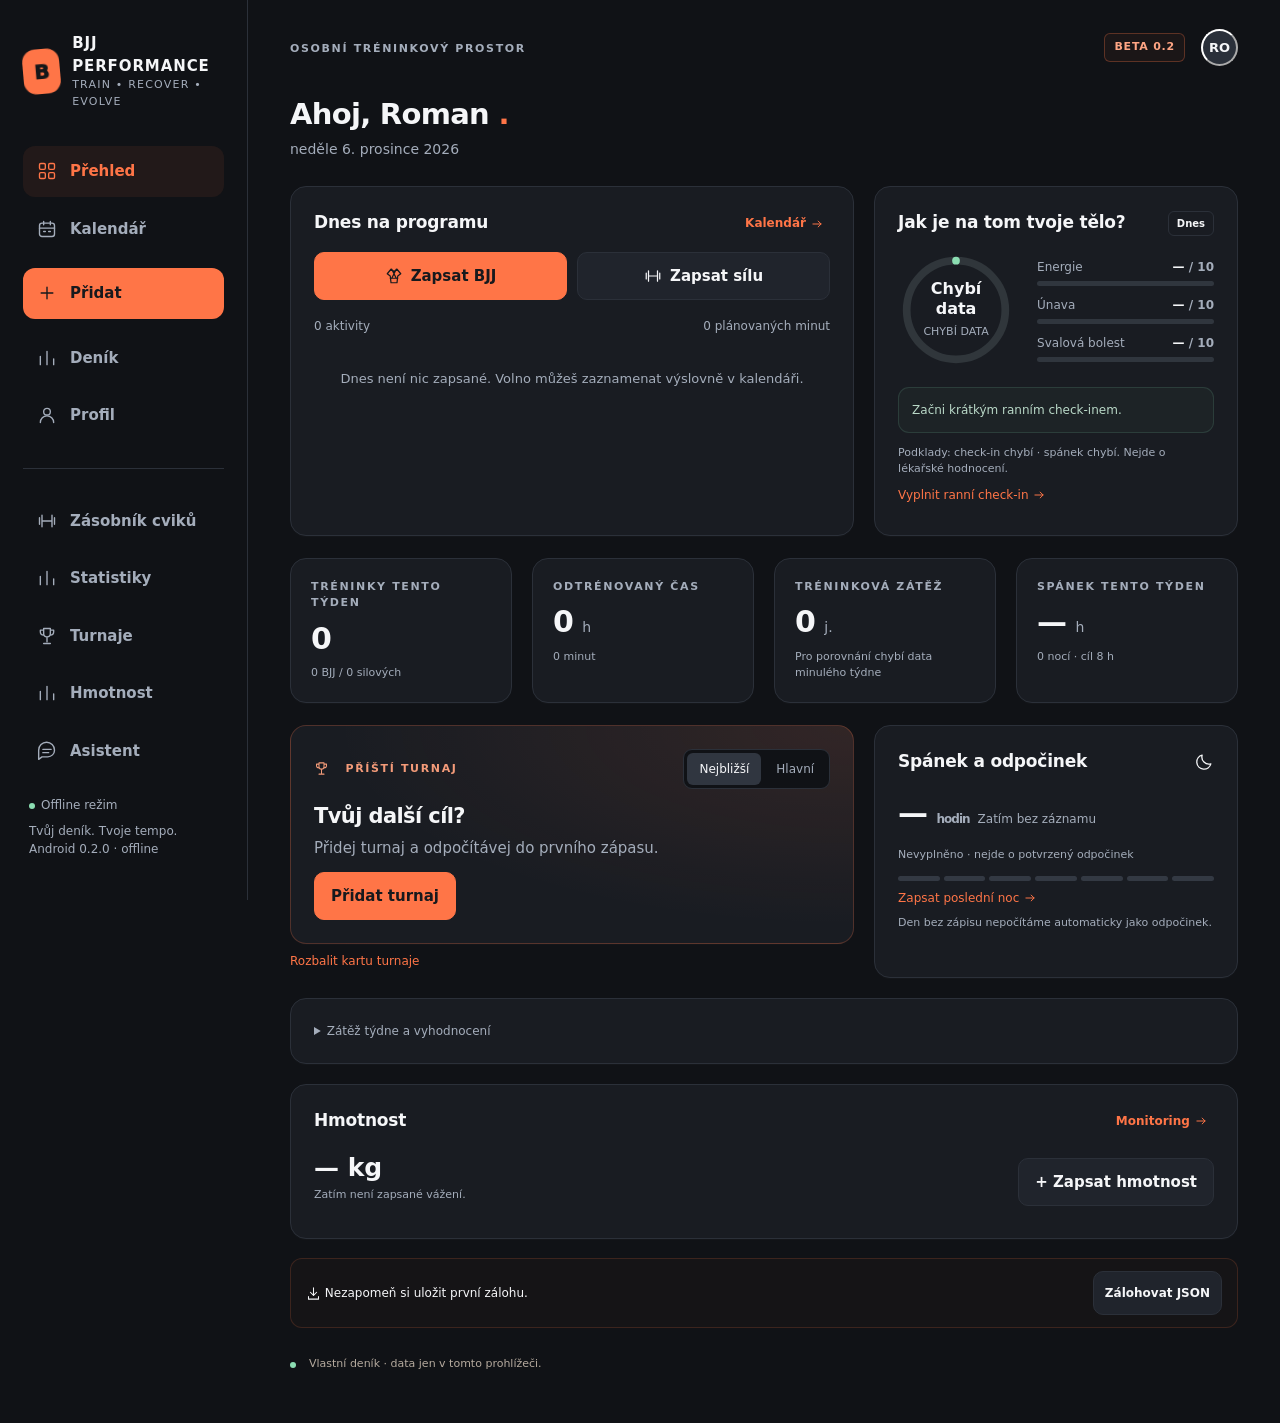
==== commit e26066c3: "feat: redesign athlete profile and workout entry with 280-exercise customisable library" ====
--- a/app/src/main/assets/index.html
+++ b/app/src/main/assets/index.html
@@ -10,8 +10,8 @@
 
 .goalpanel{border:1px solid #8cbcff28;background:#8cbcff06;border-radius:12px;padding:13px;margin-top:15px;display:grid;gap:5px}.goalpanel strong{font-size:15px}.goalpanel p{font-size:11px;color:var(--muted);margin:0}.weightgraph{width:100%;overflow:auto}.weightgraph svg{display:block;width:100%;min-width:280px}.weightgraph text{fill:var(--muted);font:10px system-ui}.healthrow{width:100%;border:0;border-top:1px solid var(--line);background:none;color:inherit;display:flex;justify-content:space-between;align-items:center;gap:12px;padding:13px 0;text-align:left}.healthrow strong{font-size:14px}.healthrow small{display:block;font-size:11px;color:var(--muted)}.healthtools{display:flex;gap:10px;flex-wrap:wrap;margin:18px 0}.healthtools .segmented{flex:1}.healthchartempty{text-align:center;padding:36px 10px;color:var(--muted);font-size:13px}@media(max-width:500px){.healthrow{gap:8px}.weightgraph svg{min-width:260px}}
 .exercise-unit{display:flex;align-items:center;gap:12px;flex-wrap:wrap;margin:8px 0 4px}.exercise-unit label{display:grid;gap:4px;font-size:12px;flex:1;max-width:300px}.exercise-unit select{min-height:44px;width:100%}.exercise-unit .tag{font-size:11px}
-</style></head><body><div id="storagewarn" hidden></div><div class="shell"><aside class="sidebar"><div class="brand"><div class="brandmark">B</div><div><strong>BJJ PERFORMANCE</strong><small>TRAIN • RECOVER • EVOLVE</small></div></div><nav class="nav" id="sidenav"></nav><div class="sidefoot"><div><i class="localdot"></i>Offline režim</div><p style="margin-top:8px">Tvůj deník. Tvoje tempo.<br>HTML beta 07 · bez registrace</p></div></aside><main class="main"><div class="topline"><div><span class="eyebrow desktopname">OSOBNÍ TRÉNINKOVÝ PROSTOR</span><span class="mobilename">BJJ <span style="color:var(--accent)">PERFORMANCE</span></span></div><div class="topright"><span class="beta">BETA 07</span><button class="avatar" data-nav="profile" title="Otevřít profil" id="avatar">JT</button></div></div><div id="app"></div></main></div><nav class="bottomnav" id="bottomnav" aria-label="Hlavní navigace"></nav><div id="overlay"></div><div id="toasts" aria-live="polite"></div><input type="file" id="importfile" accept="application/json,.json" hidden>
-<script>
+</style><link rel="stylesheet" href="app-v2.css"></head><body><div id="storagewarn" hidden></div><div class="shell"><aside class="sidebar"><div class="brand"><div class="brandmark">B</div><div><strong>BJJ PERFORMANCE</strong><small>TRAIN • RECOVER • EVOLVE</small></div></div><nav class="nav" id="sidenav"></nav><div class="sidefoot"><div><i class="localdot"></i>Offline režim</div><p style="margin-top:8px">Tvůj deník. Tvoje tempo.<br>Android 0.2.0 · offline</p></div></aside><main class="main"><div class="topline"><div><span class="eyebrow desktopname">OSOBNÍ TRÉNINKOVÝ PROSTOR</span><span class="mobilename">BJJ <span style="color:var(--accent)">PERFORMANCE</span></span></div><div class="topright"><span class="beta">BETA 0.2</span><button class="avatar" data-nav="profile" title="Otevřít profil" id="avatar">JT</button></div></div><div id="app"></div></main></div><nav class="bottomnav" id="bottomnav" aria-label="Hlavní navigace"></nav><div id="overlay"></div><div id="toasts" aria-live="polite"></div><input type="file" id="importfile" accept="application/json,.json" hidden>
+<div id="librarydrawer"></div><script src="exercise-catalog.js"></script><script>
 'use strict';
 const icons={home:'<rect x="3" y="3" width="7" height="7" rx="1.5"/><rect x="14" y="3" width="7" height="7" rx="1.5"/><rect x="3" y="14" width="7" height="7" rx="1.5"/><rect x="14" y="14" width="7" height="7" rx="1.5"/>',calendar:'<rect x="3" y="5" width="18" height="16" rx="3"/><path d="M16 3v4M8 3v4M3 11h18M8 15h2m4 0h2"/>',plus:'<path d="M12 5v14M5 12h14"/>',stats:'<path d="M4 20V10m8 10V4m8 16v-7"/>',profile:'<circle cx="12" cy="8" r="4"/><path d="M4 21a8 8 0 0116 0"/>',cup:'<path d="M8 3h8v6a4 4 0 01-8 0V3zm0 2H4v2a4 4 0 004 4m8-6h4v2a4 4 0 01-4 4m-4 2v6m-4 2h8"/>',strength:'<path d="M6 5v14m12-14v14M3 8v8m18-8v8M6 12h12"/>',moon:'<path d="M20 15a9 9 0 01-11-11 9 9 0 1011 11z"/>',bolt:'<path d="M13 2L4 14h7l-1 8 10-13h-7z"/>',bjj:'<path d="M8 3l4 3 4-3 5 6-4 3-1 9H8l-1-9-4-3 5-6zm1 0l6 12M15 3L9 15m-2 0h10"/>',arrow:'<path d="M5 12h14m-5-5l5 5-5 5"/>',check:'<path d="M5 12l4 4L19 6"/>',chat:'<path d="M21 11a8 8 0 01-8 8H6l-4 3V11a9 9 0 0119 0z"/><path d="M7 10h10m-10 4h7"/>',download:'<path d="M12 3v12m-5-5l5 5 5-5M4 17v4h16v-4"/>',heart:'<path d="M20 5c-3-3-7-1-8 1-1-2-5-4-8-1-5 5 8 15 8 15s13-10 8-15z"/>'};
 function icon(name,size=20){return `<svg width="${size}" height="${size}" viewBox="0 0 24 24" fill="none" stroke="currentColor" stroke-width="1.65" stroke-linecap="round" stroke-linejoin="round" aria-hidden="true">${icons[name]||icons.bjj}</svg>`}
@@ -39,11 +39,11 @@
 function validSetQuantity(x){let u=setUnit(x),cfg=setUnits[u];return !!cfg&&finite(x.reps,0,cfg.max)&&(u!=='reps'||Number.isInteger(x.reps));}
 function setQuantity(x){return num(x.reps,2)+' '+setUnits[setUnit(x)].short;}
 function exerciseSummary(sets){return groupSets(sets).map(g=>{let first=g.sets[0],same=g.sets.every(x=>x.reps===first.reps&&setUnit(x)===setUnit(first));return g.name+' · '+(same?g.sets.length+' × '+setQuantity(first):g.sets.map(setQuantity).join(' / '));}).join(' · ');}
-function strengthAmounts(sets){let parts=[],reps=sets.filter(x=>setUnit(x)==='reps'),seconds=sets.filter(x=>setUnit(x)==='seconds'),meters=sets.filter(x=>setUnit(x)==='meters');if(reps.length)parts.push(num(reps.reduce((total,x)=>total+x.reps*x.weight,0),1)+' kg objem');if(seconds.length)parts.push(num(seconds.reduce((total,x)=>total+x.reps,0),2)+' s');if(meters.length)parts.push(num(meters.reduce((total,x)=>total+x.reps,0),2)+' m');return parts.join(' · ')||'Bez sérií';}
+function strengthAmounts(sets){let parts=[],reps=sets.filter(x=>setUnit(x)==='reps'),seconds=sets.filter(x=>setUnit(x)==='seconds'),meters=sets.filter(x=>setUnit(x)==='meters');if(reps.length)parts.push(num(reps.reduce((total,x)=>total+(x.loadMode==='assistance'?0:x.reps*x.weight),0),1)+' kg objem');if(seconds.length)parts.push(num(seconds.reduce((total,x)=>total+x.reps,0),2)+' s');if(meters.length)parts.push(num(meters.reduce((total,x)=>total+x.reps,0),2)+' m');return parts.join(' · ')||'Bez sérií';}
 
-function validDate(s){return typeof s==='string'&&/^\d{4}-\d{2}-\d{2}$/.test(s)&&!isNaN(Date.parse(s+'T12:00:00'))&&iso(new Date(s+'T12:00:00'))===s}function finite(n,a,b){return typeof n==='number'&&Number.isFinite(n)&&n>=a&&n<=b}function validate(b){migrateActivities(b);if(!b||b.version!==1||!b.profile||typeof b.profile.name!=='string'||!finite(b.profile.sleepGoal,1,24)||!['sessions','sleep','checks','tournaments','weights'].every(k=>Array.isArray(b[k])&&b[k].length<20000))throw Error('Neplatný formát zálohy.');let ids=new Set(),dailyIds=new Set();for(const key of ['sessions','sleep','checks','tournaments','weights'])for(const e of b[key]){if(typeof e.id!=='string'||ids.has(e.id)||!validDate(e.date))throw Error('Neplatný záznam nebo duplicitní ID.');ids.add(e.id);if(['sleep','checks'].includes(key)){const daily=key+e.date;if(dailyIds.has(daily))throw Error('Záloha obsahuje duplicitní denní záznam.');dailyIds.add(daily);}if(key==='sessions'&&(!types.includes(e.type)||!finite(e.duration,0,1440)||!finite(e.rpe,1,10)||!['planned','done','skipped'].includes(e.status)||!/^([01]\d|2[0-3]):[0-5]\d$/.test(e.start)||!/^([01]\d|2[0-3]):[0-5]\d$/.test(e.end)||typeof e.title!=='string'||!Array.isArray(e.sets||[])))throw Error('Neplatný trénink.');if(key==='sessions'&&e.type==='Ostatní'&&(typeof e.customActivity!=='string'||!e.customActivity.trim()||e.customActivity.length>120))throw Error('Doplň vlastní název aktivity.');if(key==='sessions'&&e.hasSparring!==undefined&&typeof e.hasSparring!=='boolean')throw Error('Neplatná volba sparringu.');if(key==='sessions')for(const s of e.sets||[])if(typeof s.exercise!=='string'||!validSetQuantity(s)||!finite(s.weight,0,2000)||(s.effort!==undefined&&!finite(s.effort,s.mode==='RIR'?0:1,10))||(s.mode!==undefined&&!['RPE','RIR'].includes(s.mode))||(s.notes!==undefined&&typeof s.notes!=='string')||(s.exerciseNotes!==undefined&&typeof s.exerciseNotes!=='string'))throw Error('Neplatná série.');if(key==='sleep'&&(!finite(e.hours,0,24)||!finite(e.quality,1,10)))throw Error('Neplatný spánek.');if(key==='checks'&&e.painLevel!==undefined&&!finite(e.painLevel,0,10))throw Error('Neplatná intenzita bolesti.');if(key==='sessions'&&e.rounds!==undefined&&(!finite(e.rounds,0,100)||!Number.isInteger(e.rounds)||!finite(e.roundMinutes,0,60)))throw Error('Neplatný sparring.');if(key==='checks'&&!['energy','soreness','fatigue','stress','motivation','rested'].every(k=>finite(e[k],1,10)))throw Error('Neplatný ranní stav.');if(key==='weights'&&(!finite(e.kg,1,500)||!/^([01]\d|2[0-3]):[0-5]\d$/.test(e.time)))throw Error('Hmotnost musí být 1–500 kg a čas HH:MM.');if(key==='tournaments'&&e.targetWeight!==undefined&&(!finite(e.targetWeight,1,500)||!['target','limit'].includes(e.weightGoalMode||'target')))throw Error('Neplatný váhový cíl turnaje.');if(key==='tournaments'&&(typeof e.name!=='string'||!['A','B','C'].includes(e.priority)))throw Error('Neplatný turnaj.');}return b}
+function validDate(s){return typeof s==='string'&&/^\d{4}-\d{2}-\d{2}$/.test(s)&&!isNaN(Date.parse(s+'T12:00:00'))&&iso(new Date(s+'T12:00:00'))===s}function finite(n,a,b){return typeof n==='number'&&Number.isFinite(n)&&n>=a&&n<=b}function validate(b){validateExtensionData(b);migrateActivities(b);if(!b||b.version!==1||!b.profile||typeof b.profile.name!=='string'||!finite(b.profile.sleepGoal,1,24)||!['sessions','sleep','checks','tournaments','weights'].every(k=>Array.isArray(b[k])&&b[k].length<20000))throw Error('Neplatný formát zálohy.');let ids=new Set(),dailyIds=new Set();for(const key of ['sessions','sleep','checks','tournaments','weights'])for(const e of b[key]){if(typeof e.id!=='string'||ids.has(e.id)||!validDate(e.date))throw Error('Neplatný záznam nebo duplicitní ID.');ids.add(e.id);if(['sleep','checks'].includes(key)){const daily=key+e.date;if(dailyIds.has(daily))throw Error('Záloha obsahuje duplicitní denní záznam.');dailyIds.add(daily);}if(key==='sessions'&&(!types.includes(e.type)||!finite(e.duration,0,1440)||!finite(e.rpe,1,10)||!['planned','done','skipped'].includes(e.status)||!/^([01]\d|2[0-3]):[0-5]\d$/.test(e.start)||!/^([01]\d|2[0-3]):[0-5]\d$/.test(e.end)||typeof e.title!=='string'||!Array.isArray(e.sets||[])))throw Error('Neplatný trénink.');if(key==='sessions'&&e.type==='Ostatní'&&(typeof e.customActivity!=='string'||!e.customActivity.trim()||e.customActivity.length>120))throw Error('Doplň vlastní název aktivity.');if(key==='sessions'&&e.hasSparring!==undefined&&typeof e.hasSparring!=='boolean')throw Error('Neplatná volba sparringu.');if(key==='sessions')for(const s of e.sets||[])if(typeof s.exercise!=='string'||!validSetQuantity(s)||!finite(s.weight,0,2000)||(s.effort!==undefined&&!finite(s.effort,s.mode==='RIR'?0:1,10))||(s.mode!==undefined&&!['RPE','RIR'].includes(s.mode))||(s.notes!==undefined&&typeof s.notes!=='string')||(s.exerciseNotes!==undefined&&typeof s.exerciseNotes!=='string'))throw Error('Neplatná série.');if(key==='sleep'&&(!finite(e.hours,0,24)||!finite(e.quality,1,10)))throw Error('Neplatný spánek.');if(key==='checks'&&e.painLevel!==undefined&&!finite(e.painLevel,0,10))throw Error('Neplatná intenzita bolesti.');if(key==='sessions'&&e.rounds!==undefined&&(!finite(e.rounds,0,100)||!Number.isInteger(e.rounds)||!finite(e.roundMinutes,0,60)))throw Error('Neplatný sparring.');if(key==='checks'&&!['energy','soreness','fatigue','stress','motivation','rested'].every(k=>finite(e[k],1,10)))throw Error('Neplatný ranní stav.');if(key==='weights'&&(!finite(e.kg,1,500)||!/^([01]\d|2[0-3]):[0-5]\d$/.test(e.time)))throw Error('Hmotnost musí být 1–500 kg a čas HH:MM.');if(key==='tournaments'&&e.targetWeight!==undefined&&(!finite(e.targetWeight,1,500)||!['target','limit'].includes(e.weightGoalMode||'target')))throw Error('Neplatný váhový cíl turnaje.');if(key==='tournaments'&&(typeof e.name!=='string'||!['A','B','C'].includes(e.priority)))throw Error('Neplatný turnaj.');}return b}
 let route='home',calDate=today(),calMode='Týden',period=7,metric='Zátěž',targetMode='Nejbližší',toastTimer;
-const navs=[['home','Přehled','home'],['calendar','Kalendář','calendar'],['add','Přidat','plus'],['stats','Statistiky','stats'],['profile','Profil','profile']];function navhtml(bottom=false){return navs.map(([r,title,ic])=>`<button data-nav="${r}" class="${r===route?'active ':''}${r==='add'?'plus':''}">${icon(ic)}<span>${title}</span></button>`).join('')+(bottom?'':`<div class="hr"></div><button data-nav="tournaments" class="${route==='tournaments'?'active':''}">${icon('cup')}Turnaje</button><button data-nav="weight" class="${route==='weight'?'active':''}">${icon('stats')}Hmotnost</button><button data-nav="assistant" class="${route==='assistant'?'active':''}">${icon('chat')}Asistent</button>`)}
+const navs=[['home','Přehled','home'],['calendar','Kalendář','calendar'],['add','Přidat','plus'],['history','Deník','stats'],['profile','Profil','profile']];function navhtml(bottom=false){return navs.map(([r,title,ic])=>`<button data-nav="${r}" class="${r===route?'active ':''}${r==='add'?'plus':''}">${icon(ic)}<span>${title}</span></button>`).join('')+(bottom?'':`<div class="hr"></div><button data-nav="library">${icon('strength')}Zásobník cviků</button><button data-nav="stats">${icon('stats')}Statistiky</button><button data-nav="tournaments" class="${route==='tournaments'?'active':''}">${icon('cup')}Turnaje</button><button data-nav="weight" class="${route==='weight'?'active':''}">${icon('stats')}Hmotnost</button><button data-nav="assistant" class="${route==='assistant'?'active':''}">${icon('chat')}Asistent</button>`)}
 function btn(text,action,cls=''){return `<button class="btn ${cls}" data-action="${action}">${text}</button>`}function head(title,sub,action=''){return `<div class="pagehead"><div><h1>${title}</h1><p>${sub}</p></div>${action}</div>`}function badge(text,cls=''){return `<span class="badge ${cls}">${esc(text)}</span>`}function stat(label,value,unit,foot){return `<div class="card metric"><div class="eyebrow">${label}</div><div class="number">${value} <small>${unit}</small></div><div class="foot">${foot}</div></div>`}
 function completed(from,to){return db.sessions.filter(x=>x.status==='done'&&x.type!=='Volno'&&x.date>=from&&x.date<=to)}function summary(from,to){let ts=completed(from,to),ss=db.sleep.filter(x=>x.date>=from&&x.date<=to);return {count:ts.length,load:ts.reduce((s,e)=>s+e.duration*e.rpe,0),minutes:ts.reduce((s,e)=>s+e.duration,0),rpe:avg(ts.map(x=>x.rpe)),bjj:ts.filter(x=>/BJJ|No-Gi/.test(x.type)).length,strength:ts.filter(x=>x.type==='Silový trénink').length,sleep:avg(ss.map(x=>x.hours)),nights:ss.length};}function recovery(date=today()){let c=db.checks.find(x=>x.date===date),s=db.sleep.find(x=>x.date===date);if(!c)return null;let subjective=avg([c.energy-1,c.motivation-1,c.rested-1,10-c.soreness,10-c.fatigue,10-c.stress])/9*100;let prev=summary(add(date,-1),add(date,-1)).load;return Math.round(subjective*(s?.6:.85)+(s?Math.min(s.hours/db.profile.sleepGoal,1)*25:0)+Math.max(0,100-prev/12)*.15)}
 function prep(t){let d=diff(today(),t.date);return d>56?['Obecná příprava',0]:d>28?['Rozvoj síly a kondice',1]:d>14?['Specifická BJJ příprava',2]:d>7?['Ladění formy',3]:d>=0?['Turnajový týden',4]:['Po turnaji',4]}
@@ -63,11 +63,11 @@
 function assistantPage(){return head('Tréninkový asistent','Žádné API. Odpovědi jen z tvých záznamů.')+`<div class="grid two"><div class="card"><h2>Na co se chceš podívat?</h2><form id="askform" class="forms"><label>Tvá otázka<input name="question" placeholder="Spím dostatečně?" required maxlength="500"></label><button class="btn primary">Vyhodnotit moje data ${icon('arrow',17)}</button></form><div class="hr"></div><div class="forms">${['Jak jsem trénoval tento týden?','Spím dostatečně?','Jaká je moje regenerace?','Kolik dní zbývá do turnaje?','Jaké techniky jsem procvičoval?'].map(q=>`<button class="btn ghost" data-question="${esc(q)}" style="justify-content:space-between;text-align:left">${q}${icon('arrow',15)}</button>`).join('')}</div></div><div class="card"><div class="cardhead"><h2>Tvůj přehled</h2>${badge('OFFLINE','green')}</div><div id="answer" class="chatanswer">${advice().map(esc).join('\n\n')}</div><div class="note orange">Orientační doporučení nejsou lékařská diagnóza. Asistent nepředepisuje shazování hmotnosti ani extrémní zátěž.</div></div></div>`}
 function answer(q){let t=target(),r=recovery();if(/turnaj|zbývá/i.test(q))return t?`${t.name}\n${fmt(t.date,{day:'numeric',month:'long',year:'numeric'})}\n\nZbývá ${diff(today(),t.date)} dní, tedy ${Math.floor(diff(today(),t.date)/7)} týdnů a ${diff(today(),t.date)%7} dní.\nAktuální fáze: ${prep(t)[0]}.`:'Zatím nemáš budoucí turnaj. Přidej ho v sekci Turnaje.';if(/regenerac/i.test(q))return r===null?'Vyplň dnešní ranní check-in. Bez něj skóre nevypočítávám.':`Dnešní orientační skóre: ${r}/100.\n\nModel: 60 % subjektivní stav, 25 % dosažení spánkového cíle, 15 % zátěž předchozího dne. Bez spánku má subjektivní část 85 %.\nNejde o lékařské hodnocení.`;if(/technik|pozic/i.test(q))return db.sessions.filter(e=>e.status==='done'&&/BJJ|No-Gi/.test(e.type)&&e.techniques).slice(-5).map(e=>fmt(e.date)+': '+e.techniques).join('\n\n')||'Zatím nejsou zapsané techniky.';if(/spím|spán/i.test(q)){let s=summary(add(today(),-6),today());return s.nights?`Za posledních 7 dní máš ${s.nights} zapsaných nocí. Průměr je ${num(s.sleep,1)} hodiny, tvůj cíl ${db.profile.sleepGoal} hodin.\n\n${s.sleep<db.profile.sleepGoal?'Zkus vytvořit více prostoru pro spánek.':'Průměr dosahuje cíle. Vnímej také kvalitu spánku a odpočinutí.'}`:'Chybí záznamy spánku.'}return advice().join('\n\n')}
 function report(){let from=add(week(today()),-7),to=add(from,6),s=summary(from,to);return head('Týden v jednom pohledu',fmt(from)+' – '+fmt(to))+`<div class="grid metrics">${stat('Tréninky',s.count,'',`${s.bjj} BJJ / ${s.strength} síla`)}${stat('Celková zátěž',num(s.load),'j.','Session-RPE')}${stat('Celkový čas',num(s.minutes/60,1),'h','Absolvované tréninky')}${stat('Průměrný spánek',s.nights?num(s.sleep,1):'—','h',`${s.nights} nocí`)}</div><div class="card"><h2>Ohlédnutí za minulým týdnem</h2><p>${s.count?`Absolvoval jsi ${s.count} tréninků s průměrnou intenzitou ${num(s.rpe,1)}/10.`:'Z tohoto týdne chybí tréninkové záznamy.'}</p><p>${s.nights?`Průměrný spánek byl ${num(s.sleep,1)} h. ${s.sleep<db.profile.sleepGoal?'V příštím týdnu zkus nechat více prostoru pro spánek.':'Spánkový průměr dosáhl tvého cíle.'}`:'Pro doporučení ohledně spánku chybí data.'}</p><div class="note orange">Tato HTML beta počítá report při otevření. Historické snímky reportů a automatické notifikace jsou součástí plánu Android aplikace.</div></div>`}
-function render(){document.title='BJJ Performance — '+({home:'Přehled',calendar:'Kalendář',add:'Přidat',stats:'Statistiky',profile:'Profil',assistant:'Asistent',tournaments:'Turnaje',weight:'Hmotnost',history:'Deník',report:'Report'}[route]||'Beta');$('#sidenav').innerHTML=navhtml();$('#bottomnav').innerHTML=navhtml(true);$('#avatar').textContent=(db.profile.name||'Ty').slice(0,2).toLocaleUpperCase('cs');$('#app').innerHTML=({home,calendar,add:addPage,stats:statsPage,profile:profilePage,assistant:assistantPage,tournaments:tournamentPage,weight:weightPage,history,report}[route]||home)();}
+function render(){document.title='BJJ Performance — '+({home:'Přehled',calendar:'Kalendář',add:'Přidat',stats:'Statistiky',profile:'Profil',library:'Zásobník cviků',assistant:'Asistent',tournaments:'Turnaje',weight:'Hmotnost',history:'Deník',report:'Report'}[route]||'Beta');$('#sidenav').innerHTML=navhtml();$('#bottomnav').innerHTML=navhtml(true);$('#avatar').textContent=(db.profile.name||'Ty').slice(0,2).toLocaleUpperCase('cs');$('#app').innerHTML=({home,calendar,add:addPage,stats:statsPage,profile:profilePage,library:libraryPage,assistant:assistantPage,tournaments:tournamentPage,weight:weightPage,history,report}[route]||home)();}
 function navigate(r){route=r;render();window.scrollTo({top:0,behavior:'instant'})}function toast(msg){clearTimeout(toastTimer);$('#toasts').innerHTML=`<div class="toast" role="status">${esc(msg)}</div>`;toastTimer=setTimeout(()=>$('#toasts').innerHTML='',3500)}
 let editing=null,returnFocus=null;function field(label,name,value,type='text',extra=''){return `<label>${label}<input type="${type}" name="${name}" value="${esc(value)}" ${extra}></label>`}function select(label,name,value,options){return `<label>${label}<select name="${name}">${options.map(([v,l])=>`<option value="${esc(v)}" ${value===v?'selected':''}>${esc(l)}</option>`).join('')}</select></label>`}
 function openEditor(key,id,date=today(),subtype='',draft=null){if(editing&&hasUnsavedChanges()&&!confirm('Máš neuložené změny. Zahodit je a otevřít jiný záznam?'))return;let source=draft?null:db[key].find(x=>x.id===id);if(!source&&['sleep','checks'].includes(key))source=db[key].find(x=>x.date===date);let e=draft?clone(draft):source?clone(source):{id:uid(),date};if(!source&&!draft){if(key==='sessions')Object.assign(e,{title:subtype==='strength'?'Síla celého těla':subtype==='conditioning'?'Kondiční trénink':subtype==='recovery'?'Regenerace':subtype==='other'?'Vlastní aktivita':'BJJ No-Gi',type:subtype==='strength'?'Silový trénink':subtype==='conditioning'?'Kondiční trénink':subtype==='recovery'?'Regenerace':subtype==='other'?'Ostatní':types[0],start:'18:00',end:'19:00',duration:60,rpe:6,status:subtype==='plan'?'planned':'done',techniques:'',notes:'',sets:subtype==='strength'?makeExercise('Dřep',3):[]});if(key==='sleep')Object.assign(e,{start:'23:00',end:'07:00',hours:8,quality:7,notes:''});if(key==='checks')Object.assign(e,{energy:7,soreness:3,fatigue:4,stress:3,motivation:7,rested:7});if(key==='weights')Object.assign(e,{time:currentTime(),kg:latestWeight()?.kg??'',notes:''});if(key==='tournaments')Object.assign(e,{name:'',date:add(today(),56),place:'',priority:'B',main:false,notes:''});}
- editing={key,e};returnFocus=document.activeElement;let title={sessions:'Zápis tréninku',sleep:'Zápis spánku',checks:'Ranní check-in',tournaments:'Turnaj a odpočet',weights:'Zapsat hmotnost'}[key],body='';if(key==='sessions')body=`${select('Typ aktivity','type',e.type,types.map(t=>[t,t]))}<div id="otheractivity" ${e.type==='Ostatní'?'':'hidden'}>${field('Vlastní název aktivity','customActivity',e.customActivity||'','text','maxlength="120" placeholder="Např. plavání, kolo, sauna…"')}</div><div class="formrow">${field('Délka tréninku (minuty)','duration',e.duration,'number','required min="0" max="1440"')}${field('Celková intenzita RPE (1–10)','rpe',e.rpe,'number','required min="1" max="10" step="0.5"')}</div><p id="loadpreview" class="formhint">${e.status==='done'?'Skutečná':'Plánovaná'} zátěž: ${e.duration*e.rpe} j. = délka × celkové RPE.</p><div class="formrow">${field('Datum','date',e.date,'date','required')}${select('Stav','status',e.status,[['planned','Naplánováno'],['done','Absolvováno'],['skipped','Vynecháno']])}</div><div id="strengthsection" ${e.type==='Silový trénink'?'':'hidden'}><div class="forms"><div class="cardhead" style="margin:0"><h2>Cviky a série</h2><button type="button" class="btn small" data-action="load-last-strength">${icon('strength',15)} Minulý trénink</button></div><p class="formhint">Jeden cvik = jeden řádek. Např. Dřep · 3 × 3 · RPE 6 · 70 kg · poznámky. Změna buňky platí pro všechny série; rozdílné série uprav po rozbalení.</p><datalist id="exerciseoptions">${exerciseLibrary.map(x=>`<option value="${esc(x)}"></option>`).join('')}</datalist><div id="sets" class="forms">${setsHtml(e.sets||[])}</div><button type="button" class="btn" data-action="add-exercise">+ Přidat cvik</button><p id="strengthtotal" class="formhint"></p><details><summary>Nápověda: co znamená RPE a RIR?</summary><p style="padding-top:10px">RPE 10 = maximální náročnost, RPE 8 ≈ dvě opakování v rezervě. RIR zadává rezervu přímo: RIR 2 = ještě přibližně dvě opakování, RIR 0 = žádná rezerva. Jde o subjektivní odhad. Režim lze zvolit pro každou sérii.</p></details></div></div><details id="trainingdetails" ${source||e.type==='Volno'?'open':''}><summary id="trainingdetailtitle">${e.type==='Silový trénink'?'Název, čas a oblíbený trénink · volitelné':'Název, čas a podrobnosti · volitelné'}</summary><div class="trainingadvanced">${field('Název tréninku','title',e.title,'text','required maxlength="120"')}<div class="formrow">${field('Začátek','start',e.start,'time','required')}${field('Konec','end',e.end,'time','required')}</div><button class="textbutton" type="button" data-action="calc-duration">Vypočítat délku z časů</button><div id="bjjtechnical" ${/BJJ|No-Gi/.test(e.type)?'':'hidden'}><label>Techniky, pozice a zaměření<textarea name="techniques" maxlength="5000" placeholder="Co jsi procvičoval?">${esc(e.techniques)}</textarea></label><div class="favouritechips">${favoriteTechniques().map((x,i)=>`<button type="button" class="btn small ghost" data-technique="${i}">+ ${esc(x)}</button>`).join('')}</div></div><label class="checklabel"><input type="checkbox" name="favorite" ${e.favorite?'checked':''}>Uložit trénink jako oblíbený</label><div id="bjjsparring" ${isBjj(e.type)?'':'hidden'}><h3>Sparring v rámci této jednotky</h3><label class="checklabel"><input type="checkbox" name="hasSparring" ${e.hasSparring?'checked':''}>Přidat sparring do tohoto tréninku</label><div id="sparringfields" class="trainingadvanced" ${e.hasSparring?'':'hidden'}><div class="formrow">${field('Počet kol','rounds',e.rounds??5,'number','min="0" max="100" step="1"')}${field('Délka kola (min)','roundMinutes',e.roundMinutes??5,'number','min="0" max="60" step="0.5"')}</div>${field('Výsledek / zaměření sparringu','sparringResult',e.sparringResult||'','text','maxlength="500"')}${field('Jedna věc ke zlepšení příště','nextFocus',e.nextFocus||'','text','maxlength="500"')}<p id="sparringtime" class="formhint"></p><p class="formhint">Sparring je součást celkové délky této jednotky. Počítá se jeden BJJ trénink a jedna zátěž, nikoli další trénink navíc.</p></div></div></div></details>`;
+ editing={key,e};returnFocus=document.activeElement;let title={sessions:'Zápis tréninku',sleep:'Zápis spánku',checks:'Ranní check-in',tournaments:'Turnaj a odpočet',weights:'Zapsat hmotnost'}[key],body='';if(key==='sessions')body=`${select('Typ aktivity','type',e.type,types.map(t=>[t,t]))}<div id="otheractivity" ${e.type==='Ostatní'?'':'hidden'}>${field('Vlastní název aktivity','customActivity',e.customActivity||'','text','maxlength="120" placeholder="Např. plavání, kolo, sauna…"')}</div><div class="formrow">${field('Délka tréninku (minuty)','duration',e.duration,'number','required min="0" max="1440"')}${field('Celková intenzita RPE (1–10)','rpe',e.rpe,'number','required min="1" max="10" step="0.5"')}</div><p id="loadpreview" class="formhint">${e.status==='done'?'Skutečná':'Plánovaná'} zátěž: ${e.duration*e.rpe} j. = délka × celkové RPE.</p><div class="formrow">${field('Datum','date',e.date,'date','required')}${select('Stav','status',e.status,[['planned','Naplánováno'],['done','Absolvováno'],['skipped','Vynecháno']])}</div><div id="strengthsection" ${e.type==='Silový trénink'?'':'hidden'}><div class="forms"><div class="cardhead" style="margin:0"><h2>Cviky a série</h2><button type="button" class="btn small" data-action="load-last-strength">${icon('strength',15)} Minulý trénink</button></div><p class="formhint">Vyber cvik ze zásobníku. Klepnutím otevřeš rychlé zadání a jednotlivé série. Změny potvrď uložením celého tréninku.</p><datalist id="exerciseoptions">${allExercises().map(x=>`<option value="${esc(x.name)}"></option>`).join('')}</datalist><div id="sets" class="forms">${setsHtml(e.sets||[])}</div><button type="button" class="btn" data-action="add-exercise">+ Přidat cvik</button><p id="strengthtotal" class="formhint"></p><details><summary>Nápověda: co znamená RPE a RIR?</summary><p style="padding-top:10px">RPE 10 = maximální náročnost, RPE 8 ≈ dvě opakování v rezervě. RIR zadává rezervu přímo: RIR 2 = ještě přibližně dvě opakování, RIR 0 = žádná rezerva. Jde o subjektivní odhad. Režim lze zvolit pro každou sérii.</p></details></div></div><details id="trainingdetails" ${source||e.type==='Volno'?'open':''}><summary id="trainingdetailtitle">${e.type==='Silový trénink'?'Název, čas a oblíbený trénink · volitelné':'Název, čas a podrobnosti · volitelné'}</summary><div class="trainingadvanced">${field('Název tréninku','title',e.title,'text','required maxlength="120"')}<div class="formrow">${field('Začátek','start',e.start,'time','required')}${field('Konec','end',e.end,'time','required')}</div><button class="textbutton" type="button" data-action="calc-duration">Vypočítat délku z časů</button><div id="bjjtechnical" ${/BJJ|No-Gi/.test(e.type)?'':'hidden'}><label>Techniky, pozice a zaměření<textarea name="techniques" maxlength="5000" placeholder="Co jsi procvičoval?">${esc(e.techniques)}</textarea></label><div class="favouritechips">${favoriteTechniques().map((x,i)=>`<button type="button" class="btn small ghost" data-technique="${i}">+ ${esc(x)}</button>`).join('')}</div></div><label class="checklabel"><input type="checkbox" name="favorite" ${e.favorite?'checked':''}>Uložit trénink jako oblíbený</label><div id="bjjsparring" ${isBjj(e.type)?'':'hidden'}><h3>Sparring v rámci této jednotky</h3><label class="checklabel"><input type="checkbox" name="hasSparring" ${e.hasSparring?'checked':''}>Přidat sparring do tohoto tréninku</label><div id="sparringfields" class="trainingadvanced" ${e.hasSparring?'':'hidden'}><div class="formrow">${field('Počet kol','rounds',e.rounds??5,'number','min="0" max="100" step="1"')}${field('Délka kola (min)','roundMinutes',e.roundMinutes??5,'number','min="0" max="60" step="0.5"')}</div>${field('Výsledek / zaměření sparringu','sparringResult',e.sparringResult||'','text','maxlength="500"')}${field('Jedna věc ke zlepšení příště','nextFocus',e.nextFocus||'','text','maxlength="500"')}<p id="sparringtime" class="formhint"></p><p class="formhint">Sparring je součást celkové délky této jednotky. Počítá se jeden BJJ trénink a jedna zátěž, nikoli další trénink navíc.</p></div></div></div></details>`;
 if(key==='sleep')body=`${field('Datum probuzení','date',e.date,'date','required')}<div class="formrow">${field('Usnutí','start',e.start,'time','required')}${field('Probuzení','end',e.end,'time','required')}</div><button class="btn small" type="button" data-action="calc-sleep">Vypočítat délku (i přes půlnoc)</button><div class="formrow">${field('Délka spánku (hodiny)','hours',e.hours,'number','required min="0" max="24" step="0.05"')}${field('Kvalita (1–10)','quality',e.quality,'number','required min="1" max="10"')}</div>`;
 if(key==='checks')body=`${field('Datum','date',e.date,'date','required')}${[['energy','Energie'],['soreness','Svalová bolest'],['fatigue','Psychická únava'],['stress','Stres'],['motivation','Motivace'],['rested','Pocit odpočinutí']].map(([k,l])=>`<label><span class="miniline"><span>${l}</span><strong id="value-${k}" style="color:var(--text)">${e[k]} / 10</strong></span><input type="range" name="${k}" min="1" max="10" value="${e[k]}" aria-label="${l}"></label>`).join('')}<p class="tag">1 = nejméně, 10 = nejvíce. Skóre je orientační, nikoli lékařská diagnóza.</p>`;
 if(key==='tournaments')body=`${field('Název turnaje','name',e.name,'text','required maxlength="120"')}${field('Datum','date',e.date,'date','required')}${field('Místo konání','place',e.place,'text','maxlength="180"')}${select('Priorita','priority',e.priority,[['A','A · hlavní turnaj sezóny'],['B','B · důležitý turnaj'],['C','C · přípravný turnaj']])}${field('Váhová kategorie (volitelné)','weightCategory',e.weightCategory||'','text','maxlength="120" placeholder="Např. do 82,3 kg"')}<div class="formrow">${field('Cílová hmotnost (kg, volitelné)','targetWeight',e.targetWeight??'','number','min="1" max="500" step="0.01"')}${select('Jak vyhodnotit cíl','weightGoalMode',e.weightGoalMode||'target',[['target','Přesný cíl · zhubnout / přibrat'],['limit','Horní limit kategorie']])}</div><p class="formhint">Cíl vyplň podle pravidel turnaje. Ověř, zda se váží v Gi nebo bez něj. Horní limit nevyžaduje přibírání, pokud jsi pod ním. Vymazáním pole cílovou hmotnost odstraníš.</p>${weightGoalCard(e)}<label class="checklabel"><input type="checkbox" name="main" ${e.main?'checked':''}>Hlavní turnaj sezóny</label>`;
@@ -84,13 +84,21 @@
 function hasUnsavedChanges(){return !!editing&&editing.initialFingerprint!==undefined&&editing.initialFingerprint!==formFingerprint();}
 function closeEditor(force=false){if(!force&&hasUnsavedChanges()&&!confirm('Zahodit neuložené změny?'))return false;copyPicker=null;document.body.style.overflow='';$('#overlay').innerHTML='';editing=null;returnFocus?.focus();return true;}
 function saveEntry(form){let key=editing.key,e=clone(editing.e),v=new FormData(form),copy=clone(db);for(const [k,value] of v)if(!k.startsWith('set')&&k!=='copyMonth')e[k]=value;for(const k of key==='sessions'?['duration','rpe']:key==='sleep'?['hours','quality']:key==='checks'?['energy','soreness','fatigue','stress','motivation','rested']:[])e[k]=Number(e[k]);if(key==='sessions'){e.sets=e.type==='Silový trénink'?collectSets():[];e.favorite=v.has('favorite');applyActivityDetails(e,v);if(e.type!=='Volno'&&e.duration<=0)throw Error('Trénink musí mít délku větší než nula.');if(e.type==='Silový trénink'&&!e.sets.length)throw Error('Přidej alespoň jeden cvik a sérii.');}if(key==='checks')e.painLevel=Number(v.get('painLevel')||0);if(key==='weights'){if(e.date>today())throw Error('Skutečný záznam nemůže mít budoucí datum.');if(key==='weights'&&weightTimestamp(e)>today()+'T'+currentTime())throw Error('Čas skutečného vážení nemůže být v budoucnosti.');for(const k of ['kg']){if(String(v.get(k)??'').trim()==='')throw Error('Doplň všechny hodnoty; nevyplněné pole není nula.');e[k]=Number(v.get(k));}e.updatedAt=new Date().toISOString();}if(key==='tournaments'){let target=v.get('targetWeight');if(target!==null){if(String(target).trim()==='')delete e.targetWeight;else e.targetWeight=Number(target);}e.main=v.has('main');if(e.main)copy.tournaments.forEach(x=>x.main=false)}if(!validDate(e.date))throw Error('Zadej platné datum.');if(['sleep','checks'].includes(key))copy[key]=copy[key].filter(x=>x.date!==e.date||x.id===e.id);let i=copy[key].findIndex(x=>x.id===e.id);if(i>=0)copy[key][i]=e;else copy[key].push(e);validate(copy);db=copy;save();closeEditor(true);render();toast(storage?'Záznam uložen v prohlížeči.':'Záznam uložen jen pro toto otevření stránky.');}
+
+const MAX_BACKUP_BYTES=10*1024*1024;
+function parseBackupText(text){if(typeof text!=='string'||!text.replace(/^\uFEFF/,'').trim())throw Error('Soubor je prázdný nebo se jeho obsah nepodařilo přečíst. Vyber jinou zálohu nebo ji z původní aplikace exportuj znovu.');if(new Blob([text]).size>MAX_BACKUP_BYTES)throw Error('Záloha je větší než 10 MB.');let parsed;try{parsed=JSON.parse(text.replace(/^\uFEFF/,''));}catch(e){throw Error('Soubor neobsahuje úplný platný JSON. Může být poškozený nebo neúplně uložený. Původní deník nebyl změněn.');}return validate(parsed);}
+function restoreBackupText(text){let parsed=parseBackupText(text);if(!confirm(`Záloha obsahuje ${parsed.sessions.length} tréninků, ${parsed.sleep.length} záznamů spánku a ${parsed.weights.length} vážení. Nahradit současný deník touto zálohou?`))return false;let serialized=JSON.stringify(parsed);try{localStorage.setItem(KEY,serialized);}catch(e){throw Error('Zálohu nelze trvale uložit do zařízení. Původní deník nebyl nahrazen.');}db=parsed;savedRaw=serialized;storage=true;storageLocked=false;$('#storagewarn').hidden=true;render();toast('Záloha obnovena a uložena v zařízení.');return true;}
+window.receiveAndroidBackup=function(){try{return restoreBackupText(window.AndroidFiles.readImportedBackup());}catch(e){alert('Obnova se nezdařila: '+e.message);return false;}finally{window.AndroidFiles.finishImport();}};
+window.onAndroidBackupSaved=function(date){if(!validDate(date))return false;db.lastBackup=date;save();render();return true;};
+function exportDiaryBackup(){let snapshot=clone(db);snapshot.lastBackup=today();let text=JSON.stringify(snapshot,null,2);parseBackupText(text);let name=`bjj-beta-zaloha-${today()}.json`;if(window.AndroidFiles?.exportBackup){window.AndroidFiles.exportBackup(name,text);return;}download(name,text,'application/json');if(!window.AndroidFiles){db.lastBackup=today();save();render();}}
+
 function download(name,content,type){if(window.AndroidFiles){window.AndroidFiles.exportFile(name,content,type);return;}let url=URL.createObjectURL(new Blob([content],{type})),a=document.createElement('a');a.href=url;a.download=name;document.body.append(a);a.click();a.remove();setTimeout(()=>URL.revokeObjectURL(url),10000)}
-function action(a){if(extraAction(a))return;if(a.startsWith('new-')){let key=a.slice(4);if(key==='selected')return openEditor('sessions',null,calDate,'plan');if(['strength','conditioning','recovery','other'].includes(key))return openEditor('sessions',null,today(),key);return openEditor(key,null,today(),key==='sessions'&&route==='calendar'?'plan':'')}if(a.startsWith('nav-'))return navigate(a.slice(4));if(a==='close')return closeEditor();if(a==='cal-today'){calDate=today();return render()}if(a==='cal-prev'||a==='cal-next'){let n=a==='cal-next'?1:-1;if(calMode==='Měsíc'){let d=new Date(calDate+'T12:00:00');d.setDate(1);d.setMonth(d.getMonth()+n);calDate=iso(d)}else calDate=add(calDate,n*(calMode==='Týden'?7:1));return render()}if(a==='copy-week'){let start=week(calDate),list=db.sessions.filter(e=>e.date>=start&&e.date<=add(start,6));if(!list.length)return toast('V tomto týdnu není co kopírovat.');if(confirm(`Zkopírovat ${list.length} aktivit do následujícího týdne jako plán?`)){db.sessions.push(...list.map(e=>({...clone(e),id:uid(),date:add(e.date,7),status:'planned'})));save();calDate=add(calDate,7);render();toast('Týden zkopírován jako plán.')}return}if(a==='add-set'){let sets=collectSets();sets.push({exercise:'Dřep',reps:5,weight:60});$('#sets').innerHTML=setsHtml(sets);return}if(a==='calc-sleep'||a==='calc-duration'){let f=$('#entryform'),s=f.elements.start.value,e=f.elements.end.value;if(!s||!e)return toast('Nejdřív vyplň oba časy.');let m=x=>Number(x.slice(0,2))*60+Number(x.slice(3)),mins=(m(e)-m(s)+1440)%1440;f.elements[a==='calc-sleep'?'hours':'duration'].value=a==='calc-sleep'?Math.round(mins/60*100)/100:mins;if(a==='calc-duration'){let load=$('#loadpreview');if(load)load.textContent='Zátěž '+mins*Number(f.elements.rpe.value)+' j.';syncSparringFields();}return toast('Délka vypočtena. Můžeš ji ručně upravit.')}if(a==='delete-entry'){if(confirm('Opravdu smazat tento záznam?')){let {key,e}=editing;deletedRecord={key,entry:clone(e)};db[key]=db[key].filter(x=>x.id!==e.id);save();closeEditor(true);render();toastUndo()}return}if(a==='copy-entry'){openCopyPicker();return;}if(a==='export'){db.lastBackup=today();save();download(`bjj-beta-zaloha-${today()}.json`,JSON.stringify(db,null,2),'application/json');render();return;}if(a==='import')return $('#importfile').click();if(a==='csv')return trainingCsv();if(a==='reset'||a==='clear'){if(confirm(a==='reset'?'Nahradit všechna data ukázkovými? Nejdřív můžeš exportovat JSON.':'Smazat všechny sportovní záznamy a začít vlastní deník? Nejdřív můžeš exportovat JSON.')){storageLocked=false;if(a==='reset')db=seed();else db={version:1,demo:false,profile:db.profile,sessions:[],sleep:[],checks:[],tournaments:[],weights:[]};save();render();toast(a==='reset'?'Ukázková data obnovena.':'Prázdný deník je připraven.')}return}}
+function action(a){if(extraAction(a))return;if(a.startsWith('new-')){let key=a.slice(4);if(key==='selected')return openEditor('sessions',null,calDate,'plan');if(['strength','conditioning','recovery','other'].includes(key))return openEditor('sessions',null,today(),key);return openEditor(key,null,today(),key==='sessions'&&route==='calendar'?'plan':'')}if(a.startsWith('nav-'))return navigate(a.slice(4));if(a==='close')return closeEditor();if(a==='cal-today'){calDate=today();return render()}if(a==='cal-prev'||a==='cal-next'){let n=a==='cal-next'?1:-1;if(calMode==='Měsíc'){let d=new Date(calDate+'T12:00:00');d.setDate(1);d.setMonth(d.getMonth()+n);calDate=iso(d)}else calDate=add(calDate,n*(calMode==='Týden'?7:1));return render()}if(a==='copy-week'){let start=week(calDate),list=db.sessions.filter(e=>e.date>=start&&e.date<=add(start,6));if(!list.length)return toast('V tomto týdnu není co kopírovat.');if(confirm(`Zkopírovat ${list.length} aktivit do následujícího týdne jako plán?`)){db.sessions.push(...list.map(e=>({...clone(e),id:uid(),date:add(e.date,7),status:'planned'})));save();calDate=add(calDate,7);render();toast('Týden zkopírován jako plán.')}return}if(a==='add-set'){let sets=collectSets();sets.push({exercise:'Dřep',reps:5,weight:60});$('#sets').innerHTML=setsHtml(sets);return}if(a==='calc-sleep'||a==='calc-duration'){let f=$('#entryform'),s=f.elements.start.value,e=f.elements.end.value;if(!s||!e)return toast('Nejdřív vyplň oba časy.');let m=x=>Number(x.slice(0,2))*60+Number(x.slice(3)),mins=(m(e)-m(s)+1440)%1440;f.elements[a==='calc-sleep'?'hours':'duration'].value=a==='calc-sleep'?Math.round(mins/60*100)/100:mins;if(a==='calc-duration'){let load=$('#loadpreview');if(load)load.textContent='Zátěž '+mins*Number(f.elements.rpe.value)+' j.';syncSparringFields();}return toast('Délka vypočtena. Můžeš ji ručně upravit.')}if(a==='delete-entry'){if(confirm('Opravdu smazat tento záznam?')){let {key,e}=editing;deletedRecord={key,entry:clone(e)};db[key]=db[key].filter(x=>x.id!==e.id);save();closeEditor(true);render();toastUndo()}return}if(a==='copy-entry'){openCopyPicker();return;}if(a==='export'){try{return exportDiaryBackup();}catch(e){alert('Export se nezdařil: '+e.message);return;}}if(a==='import'){if(window.AndroidFiles?.importBackup)return window.AndroidFiles.importBackup();return $('#importfile').click();}if(a==='csv')return trainingCsv();if(a==='reset'||a==='clear'){if(confirm(a==='reset'?'Nahradit všechna data ukázkovými? Nejdřív můžeš exportovat JSON.':'Smazat všechny sportovní záznamy a začít vlastní deník? Nejdřív můžeš exportovat JSON.')){storageLocked=false;if(a==='reset')db=seed();else db={version:1,demo:false,profile:db.profile,customExercises:db.customExercises||[],exerciseFavorites:db.exerciseFavorites||[],sessions:[],sleep:[],checks:[],tournaments:[],weights:[]};save();render();toast(a==='reset'?'Ukázková data obnovena.':'Prázdný deník je připraven.')}return}}
 document.addEventListener('click',ev=>{let el=ev.target.closest('button,[data-chart]');if(!el)return;if(copyAction(el))return;if(exerciseAction(el))return;if(el.dataset.nav)return navigate(el.dataset.nav);if(el.dataset.edit){let [key,id]=el.dataset.edit.split(':');return openEditor(key,id)}if(el.dataset.newday)return openEditor('sessions',null,el.dataset.newday,'plan');if(el.dataset.day){calDate=el.dataset.day;calMode='Den';return render()}if(el.dataset.calmode){calMode=el.dataset.calmode;return render()}if(el.dataset.period){period=Number(el.dataset.period);return render()}if(el.dataset.metric){metric=el.dataset.metric;return render()}if(el.dataset.target){targetMode=el.dataset.target;return render()}if(el.dataset.question){$('#answer').textContent=answer(el.dataset.question);return}if(el.dataset.chart)return toast(el.dataset.chart);if(el.hasAttribute('data-remove-set')){let sets=collectSets();sets.splice(Number(el.dataset.removeSet),1);$('#sets').innerHTML=setsHtml(sets);return}if(el.dataset.action)action(el.dataset.action)});
 document.addEventListener('submit',ev=>{ev.preventDefault();let f=ev.target;if(f.id==='entryform'){try{saveEntry(f)}catch(e){$('#formerror').textContent=e.message}return}if(f.id==='profileform'){let data=new FormData(f);db.profile={...db.profile,name:String(data.get('name')).trim(),belt:data.get('belt'),goal:data.get('goal'),sleepGoal:Number(data.get('sleepGoal'))};save();render();toast('Profil uložen.')}if(f.id==='askform')$('#answer').textContent=answer(new FormData(f).get('question'))});
 document.addEventListener('input',ev=>{let el=ev.target;if(['setQuickReps','setQuickWeight','setQuickEffort'].includes(el.name))syncQuickExercise(el);if(el.id==='search')$('#historylist').innerHTML=historyRows(el.value);if(el.type==='range'&&$('#value-'+el.name))$('#value-'+el.name).textContent=el.value+' / 10';if(el.closest('#entryform')&&el.name.startsWith('set'))updateStrengthTotal();if(el.closest('#entryform')&&['duration','rpe'].includes(el.name)){$('#loadpreview').textContent='Zátěž '+Number($('#entryform').elements.duration.value)*Number($('#entryform').elements.rpe.value)+' j.';}});
 document.addEventListener('keydown',ev=>{if(ev.key==='Escape'&&editing)closeEditor();let g=ev.target.closest('[data-chart]');if(g&&['Enter',' '].includes(ev.key)){ev.preventDefault();toast(g.dataset.chart)}if(ev.key==='Tab'&&editing){let nodes=[...$('#overlay').querySelectorAll('button,input,select,textarea,summary')].filter(x=>x.getClientRects().length&&!x.disabled),first=nodes[0],last=nodes.at(-1);if(ev.shiftKey&&document.activeElement===first){ev.preventDefault();last.focus()}else if(!ev.shiftKey&&document.activeElement===last){ev.preventDefault();first.focus()}}});
-$('#importfile').addEventListener('change',async ev=>{let f=ev.target.files[0];if(!f)return;try{if(f.size>10*1024*1024)throw Error('Záloha je větší než 10 MB.');let parsed=validate(JSON.parse(await f.text()));if(confirm('Nahradit současná data touto ověřenou HTML beta zálohou?')){db=parsed;storageLocked=false;save();render();toast(storage?'Záloha obnovena.':'Záloha načtena, ale prohlížeč ji nedovolil trvale uložit.')}}catch(e){alert('Obnova se nezdařila: '+e.message)}finally{ev.target.value=''}});
+$('#importfile').addEventListener('change',async ev=>{let f=ev.target.files[0];if(!f)return;try{if(f.size>MAX_BACKUP_BYTES)throw Error('Záloha je větší než 10 MB.');restoreBackupText(await f.text());}catch(e){alert('Obnova se nezdařila: '+e.message)}finally{ev.target.value=''}});
 
 const exerciseLibrary=['Dřep','Mrtvý tah','Bench press','Shyby','Přítahy','Tlaky nad hlavu','Výpady','Rumunský mrtvý tah','Kettlebell swing','Plank'];
 let deletedRecord=null;
@@ -150,5 +158,5 @@
 function trainingCsv(){let cell=x=>'"'+String(x??'').replace(/^[=+@-]/,"'$&").replaceAll('"','""')+'"',rows=[['Datum','Trénink','Typ','Stav','Délka min','Celkové RPE','Cvik','Série','Hodnota série','Váha kg','Intenzita','Měřítko','Poznámka ke cviku','Poznámka k sérii','Poznámky k tréninku','Jednotka série']];for(const e of db.sessions){if(e.sets?.length){let per={};for(const x of e.sets){let key=x.groupId||x.exercise;per[key]=(per[key]||0)+1;rows.push([e.date,e.title,activityLabel(e),e.status,e.duration,e.rpe,x.exercise,per[key],x.reps,x.weight,x.effort??'',x.mode||'RPE',x.exerciseNotes||'',x.notes||'',e.notes||'',setUnits[setUnit(x)].short]);}}else rows.push([e.date,e.title,activityLabel(e),e.status,e.duration,e.rpe,'','','','','','','','',e.notes||'','']);}download('bjj-denik-v3.csv','\uFEFF'+rows.map(r=>r.map(cell).join(';')).join('\r\n'),'text/csv;charset=utf-8');}
 
 function healthCsv(){let rows=[['Datum','Čas','Hmotnost kg','Poznámky'],...(db.weights||[]).slice().sort((a,b)=>weightTimestamp(a).localeCompare(weightTimestamp(b))).map(e=>[e.date,e.time,e.kg,e.notes||''])],cell=x=>'"'+String(x??'').replace(/^[=+@-]/,"'$&").replaceAll('"','""')+'"';download(`bjj-vazeni-${today()}.csv`,'\uFEFF'+rows.map(r=>r.map(cell).join(';')).join('\r\n'),'text/csv;charset=utf-8');}
-let lastDate=today();setInterval(()=>{if(today()!==lastDate){if(!editing){lastDate=today();render();}}},30000);save();render();
-</script></body></html>
+let lastDate=today();setInterval(()=>{if(today()!==lastDate){if(!editing){lastDate=today();render();}}},30000);save();
+</script><script src="app-v2.js"></script></body></html>
--- a/app/src/main/assets/app-v2.css
+++ b/app/src/main/assets/app-v2.css
@@ -0,0 +1,4 @@
+/* BUILT TO ROLL 0.2: readable mobile forms and exercise library. */
+:root{--muted:#a4adbb;--radius:16px}body{line-height:1.5}.card{box-shadow:0 1px 0 #ffffff04}.pagehead h1{font-size:29px;letter-spacing:-.7px}.btn,input,select{min-height:48px}.btn.small{min-height:44px}.forms label{font-size:13px;line-height:1.45}.forms input,.forms select,.forms textarea{font-size:16px;padding:12px;max-width:100%}.forms textarea{min-height:96px}.modal{max-width:680px}.modalheader{background:var(--panel);z-index:4}.v2-formrow{display:grid;grid-template-columns:minmax(0,1fr) minmax(0,1fr);gap:12px}.v2-formrow>*{min-width:0}.v2-toolbar{display:flex;gap:10px;flex-wrap:wrap;margin-bottom:16px}.v2-error{color:var(--red);margin:0;font-size:13px}.v2-info{display:grid;gap:5px;border:1px solid var(--line);border-radius:12px;padding:15px}.athlete-card{max-width:900px}.athlete-identity{display:flex;gap:16px;align-items:center;margin-bottom:24px}.athlete-identity h2{font-size:25px;margin:0}.athlete-identity p{font-size:13px;margin:3px 0 0}.athlete-avatar{width:62px;height:62px;background:#2a303a;display:grid;place-items:center;border-radius:50%;font-size:22px;color:#d6dfec;flex-shrink:0}.profile-options{display:grid;gap:12px}.profile-option{display:flex;align-items:center;justify-content:space-between;gap:12px;text-align:left;background:var(--panel2);border:1px solid #343a45;padding:18px;border-radius:12px;min-height:80px}.profile-option strong{display:block;font-size:16px}.profile-option small{display:block;color:var(--muted);margin-top:4px;font-size:12px}.profile-option>span:last-child{font-size:26px;color:var(--accent)}#athleteform fieldset{border:0;padding:0;margin:0;display:grid;gap:18px;min-width:0}#athleteform legend{font-size:20px;font-weight:700;margin-bottom:18px}.profile-secondary{margin-top:18px}.choice-chips{display:flex;flex-wrap:wrap;gap:8px;margin-top:8px}.choice-chips label{position:relative}.choice-chips input{position:absolute;opacity:0;width:1px;height:1px;min-height:0}.choice-chips span{display:flex;align-items:center;border:1px solid #414957;border-radius:10px;padding:10px 12px;min-height:46px;background:var(--panel2);font-size:13px;cursor:pointer}.choice-chips input:checked+span{border-color:var(--accent);color:#ffab8f;background:#ff754715}.choice-chips input:focus-visible+span{outline:2px solid var(--accent);outline-offset:2px}.v2-danger-zone{margin-top:24px}.v2-danger-zone>.btn{margin:8px 8px 0 0}.search-label,.library-tools label{display:grid;gap:6px;font-size:13px}.library-tools input,.library-tools select{background:var(--bg);color:var(--text);border:1px solid #3b4350;border-radius:10px;padding:12px;width:100%;font-size:15px;min-width:0}.library-tools{display:grid;gap:14px;margin-top:16px;margin-bottom:18px}.library-tabs{display:flex;gap:6px;flex-wrap:wrap}.library-tabs button{flex:1;padding:10px 8px;border:1px solid var(--line);border-radius:9px;background:var(--panel2);min-height:44px;font-size:13px}.library-tabs button.selected{color:#ffaf94;border-color:var(--accent);background:#ff754718}.library-count{font-size:12px;color:var(--muted)}.library-item{display:flex;gap:8px;border-top:1px solid var(--line);padding:14px 0;align-items:center}.library-pick{flex:1;display:grid;gap:4px;border:0;background:none;text-align:left;padding:6px 0;min-width:0}.library-pick strong{font-size:16px;overflow-wrap:anywhere}.library-pick span{font-size:12px;color:var(--muted)}.library-pick small{font-size:11px;color:#aab5c5}.library-item-actions{display:grid;justify-items:center;gap:4px}.favorite-btn{font-size:26px;line-height:1;width:46px;height:46px;min-height:46px;border:1px solid var(--line);border-radius:10px;background:var(--panel2);color:#a4adbb}.favorite-btn.selected{color:var(--accent);border-color:#ff754770}.library-item-actions .textbutton{font-size:11px}.library-back{position:fixed;inset:0;z-index:120;background:#050609cc;display:flex;justify-content:center;align-items:center;padding:20px}.library-dialog{background:var(--panel);border:1px solid var(--line);border-radius:18px;width:min(700px,100%);max-height:94dvh;display:flex;flex-direction:column;overflow:hidden;box-shadow:0 24px 100px #0008}.v2-dialog-header{display:flex;align-items:center;justify-content:space-between;gap:15px;padding:20px 22px;border-bottom:1px solid var(--line);flex-shrink:0}.v2-dialog-header h2{font-size:23px;margin:4px 0 0}.library-dialog-body{overflow:auto;overscroll-behavior:contain;padding:20px 22px;min-height:0}.v2-exercise{padding:0!important;border:1px solid #353d49;border-radius:14px;overflow:hidden;display:block}.exercise-overview{width:100%;display:flex;align-items:center;gap:13px;padding:18px 15px;background:var(--panel2);border:0;text-align:left;min-height:85px}.exercise-overview>span:nth-child(2){flex:1;min-width:0}.exercise-card-name{font-size:16px;line-height:1.35;display:block;overflow-wrap:anywhere}.exercise-card-summary{font-size:12px;color:var(--muted);display:block;margin-top:5px}.exercise-number{width:33px;height:36px;display:grid;place-items:center;color:var(--accent);border:1px solid #ff754770;border-radius:8px;font-weight:750;flex-shrink:0}.exercise-overview>span:last-child{font-size:25px;color:var(--muted)}.exercise-detail{padding:18px;display:grid;gap:18px}.exercise-unit{display:grid;gap:7px;max-width:none}.exercise-unit label{max-width:none;font-size:13px}.exercise-unit .tag{font-size:12px}.multiplier{display:grid;grid-template-columns:minmax(0,1fr) 15px minmax(0,1fr);gap:5px;align-items:center}.multiplier span{padding:0;text-align:center}.effortpair{display:grid;grid-template-columns:65px minmax(0,1fr);gap:6px}.effortpair select{font-size:13px;padding:10px 7px;appearance:auto;text-align:left}.exercise-detail .checklabel{display:flex;align-items:center;gap:10px}.exercise-detail .checklabel input{width:20px;height:20px;min-height:20px}.exercise-detail .seriesdetails{border:1px solid #3b4350!important;border-radius:12px;padding:14px!important}.exercise-detail .seriesdetails>summary{font-size:14px;min-height:30px;cursor:pointer}.exercise-extra{border-top:1px solid var(--line)!important;padding-top:16px!important}.exercise-extra>summary{font-size:13px!important;min-height:34px}.exercise-extra[open]{display:grid;gap:15px}.series-table-head,.exercise-detail .seriesgrid{display:grid;grid-template-columns:20px minmax(48px,1fr) minmax(48px,1fr) minmax(78px,1.35fr) 25px;gap:6px;align-items:center}.series-table-head{font-size:11px;color:var(--muted);margin-top:8px}.exercise-detail .seriesgrid{padding:13px 0;border-top:1px solid var(--line)}.exercise-detail .seriesgrid>label{font-size:0;display:block;min-width:0}.exercise-detail .seriesgrid input{padding:10px 6px;font-size:14px;min-width:0;width:100%}.exercise-detail .seriesgrid .intensityfields{display:grid;grid-template-columns:42px minmax(0,1fr);gap:3px}.exercise-detail .seriesgrid select{font-size:10px;min-width:0;padding:10px 2px;appearance:none;width:100%}.exercise-detail .seriesgrid .set-done input{width:22px;height:22px;min-height:22px;accent-color:var(--accent)}.exercise-detail .seriesgrid .seriesnote{grid-column:2/-1;margin-top:4px;min-width:0}.seriesnote>summary{font-size:11px!important;color:var(--muted)}.seriesnote input{margin-top:9px}.seriesnote .textbutton{font-size:11px}.lastperformance{font-size:12px;line-height:1.6}.variedhint{font-size:12px}.forms[data-editing-exercise]>:not(#strengthsection){display:none!important}.forms[data-editing-exercise] #strengthsection>.forms>:not(#sets){display:none!important}.forms[data-editing-exercise] .v2-exercise[data-expanded=false]{display:none!important}.forms[data-editing-exercise] .v2-exercise[data-expanded=true]{border:0}.forms[data-editing-exercise] .exercise-overview{display:none}.forms[data-editing-exercise] .exercise-detail{padding:0}.exercise-card-summary,.strength-summary{overflow-wrap:anywhere}.bottomnav{background:#14171ef5;backdrop-filter:blur(15px)}
+@media(max-width:700px){.main{padding:24px 18px 100px}.card{padding:19px}.metrics{gap:10px}.metric{padding:15px}.pagehead h1{font-size:26px}.modalback{padding:0!important}.modal{width:100%!important;max-width:100%!important;max-height:100dvh!important;height:100dvh;border:0!important;border-radius:0!important;padding:20px!important;padding-bottom:max(25px,env(safe-area-inset-bottom))!important}.library-back{padding:0}.library-dialog{width:100%;height:100dvh;max-height:100dvh;border:0;border-radius:0}.library-dialog-body{padding:18px}.v2-dialog-header{padding:18px}.library-tools .v2-formrow{gap:8px}.library-tools select{font-size:13px;padding:11px 7px}.athlete-identity h2{font-size:23px}.exercise-detail .seriesdetails{padding:10px!important}.profile-secondary{grid-template-columns:1fr}.forms .formrow{gap:12px}.forms .formrow input,.forms .formrow select{font-size:14px;padding:12px 9px}.topline{margin-bottom:24px}.two{gap:14px}}
+@media(max-width:350px){.v2-formrow{grid-template-columns:1fr}.exercise-detail .seriesgrid,.series-table-head{grid-template-columns:18px minmax(40px,1fr) minmax(40px,1fr) minmax(70px,1.3fr) 23px;gap:4px}.modal{padding:14px!important}.library-tabs button{font-size:12px;padding:9px 5px}}
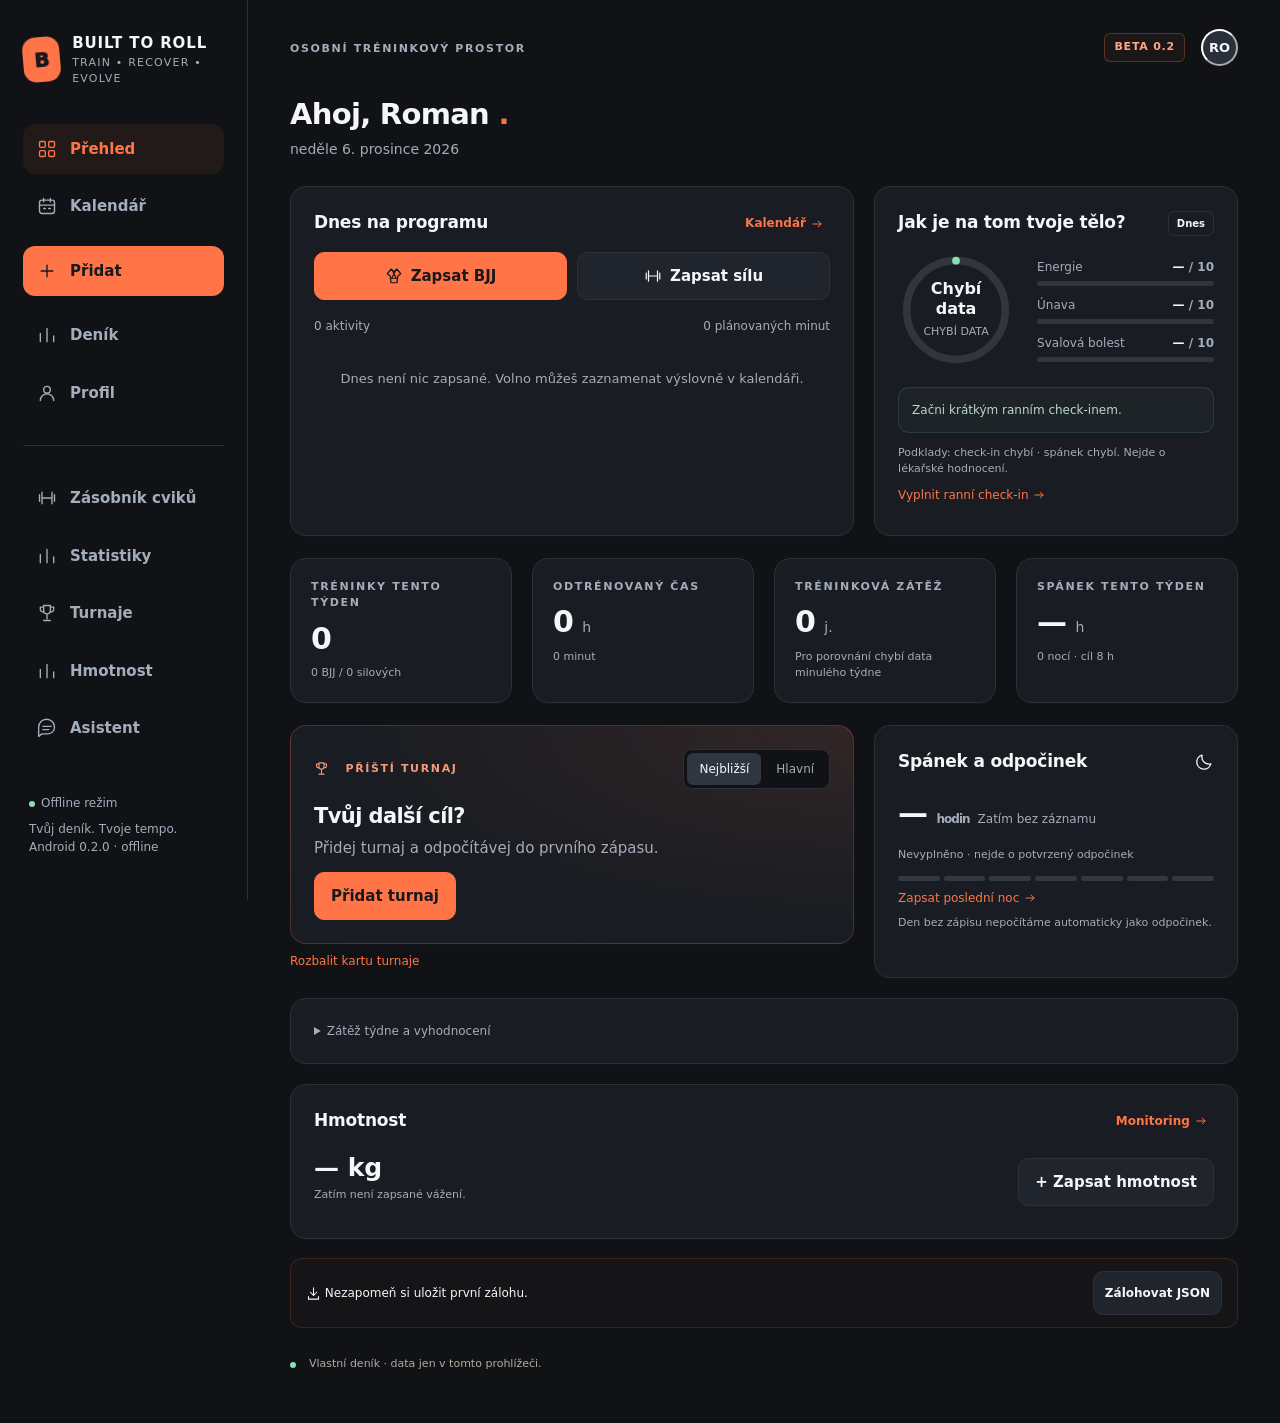
==== commit b1f5b7b1: "fix: isolate exercise picker controls from the background library" ====
--- a/app/src/main/assets/index.html
+++ b/app/src/main/assets/index.html
@@ -10,7 +10,7 @@
 
 .goalpanel{border:1px solid #8cbcff28;background:#8cbcff06;border-radius:12px;padding:13px;margin-top:15px;display:grid;gap:5px}.goalpanel strong{font-size:15px}.goalpanel p{font-size:11px;color:var(--muted);margin:0}.weightgraph{width:100%;overflow:auto}.weightgraph svg{display:block;width:100%;min-width:280px}.weightgraph text{fill:var(--muted);font:10px system-ui}.healthrow{width:100%;border:0;border-top:1px solid var(--line);background:none;color:inherit;display:flex;justify-content:space-between;align-items:center;gap:12px;padding:13px 0;text-align:left}.healthrow strong{font-size:14px}.healthrow small{display:block;font-size:11px;color:var(--muted)}.healthtools{display:flex;gap:10px;flex-wrap:wrap;margin:18px 0}.healthtools .segmented{flex:1}.healthchartempty{text-align:center;padding:36px 10px;color:var(--muted);font-size:13px}@media(max-width:500px){.healthrow{gap:8px}.weightgraph svg{min-width:260px}}
 .exercise-unit{display:flex;align-items:center;gap:12px;flex-wrap:wrap;margin:8px 0 4px}.exercise-unit label{display:grid;gap:4px;font-size:12px;flex:1;max-width:300px}.exercise-unit select{min-height:44px;width:100%}.exercise-unit .tag{font-size:11px}
-</style><link rel="stylesheet" href="app-v2.css"></head><body><div id="storagewarn" hidden></div><div class="shell"><aside class="sidebar"><div class="brand"><div class="brandmark">B</div><div><strong>BJJ PERFORMANCE</strong><small>TRAIN • RECOVER • EVOLVE</small></div></div><nav class="nav" id="sidenav"></nav><div class="sidefoot"><div><i class="localdot"></i>Offline režim</div><p style="margin-top:8px">Tvůj deník. Tvoje tempo.<br>Android 0.2.0 · offline</p></div></aside><main class="main"><div class="topline"><div><span class="eyebrow desktopname">OSOBNÍ TRÉNINKOVÝ PROSTOR</span><span class="mobilename">BJJ <span style="color:var(--accent)">PERFORMANCE</span></span></div><div class="topright"><span class="beta">BETA 0.2</span><button class="avatar" data-nav="profile" title="Otevřít profil" id="avatar">JT</button></div></div><div id="app"></div></main></div><nav class="bottomnav" id="bottomnav" aria-label="Hlavní navigace"></nav><div id="overlay"></div><div id="toasts" aria-live="polite"></div><input type="file" id="importfile" accept="application/json,.json" hidden>
+</style><link rel="stylesheet" href="app-v2.css"></head><body><div id="storagewarn" hidden></div><div class="shell"><aside class="sidebar"><div class="brand"><div class="brandmark">B</div><div><strong>BUILT TO ROLL</strong><small>TRAIN • RECOVER • EVOLVE</small></div></div><nav class="nav" id="sidenav"></nav><div class="sidefoot"><div><i class="localdot"></i>Offline režim</div><p style="margin-top:8px">Tvůj deník. Tvoje tempo.<br>Android 0.2.0 · offline</p></div></aside><main class="main"><div class="topline"><div><span class="eyebrow desktopname">OSOBNÍ TRÉNINKOVÝ PROSTOR</span><span class="mobilename">BUILT <span style="color:var(--accent)">TO ROLL</span></span></div><div class="topright"><span class="beta">BETA 0.2</span><button class="avatar" data-nav="profile" title="Otevřít profil" id="avatar">JT</button></div></div><div id="app"></div></main></div><nav class="bottomnav" id="bottomnav" aria-label="Hlavní navigace"></nav><div id="overlay"></div><div id="toasts" aria-live="polite"></div><input type="file" id="importfile" accept="application/json,.json" hidden>
 <div id="librarydrawer"></div><script src="exercise-catalog.js"></script><script>
 'use strict';
 const icons={home:'<rect x="3" y="3" width="7" height="7" rx="1.5"/><rect x="14" y="3" width="7" height="7" rx="1.5"/><rect x="3" y="14" width="7" height="7" rx="1.5"/><rect x="14" y="14" width="7" height="7" rx="1.5"/>',calendar:'<rect x="3" y="5" width="18" height="16" rx="3"/><path d="M16 3v4M8 3v4M3 11h18M8 15h2m4 0h2"/>',plus:'<path d="M12 5v14M5 12h14"/>',stats:'<path d="M4 20V10m8 10V4m8 16v-7"/>',profile:'<circle cx="12" cy="8" r="4"/><path d="M4 21a8 8 0 0116 0"/>',cup:'<path d="M8 3h8v6a4 4 0 01-8 0V3zm0 2H4v2a4 4 0 004 4m8-6h4v2a4 4 0 01-4 4m-4 2v6m-4 2h8"/>',strength:'<path d="M6 5v14m12-14v14M3 8v8m18-8v8M6 12h12"/>',moon:'<path d="M20 15a9 9 0 01-11-11 9 9 0 1011 11z"/>',bolt:'<path d="M13 2L4 14h7l-1 8 10-13h-7z"/>',bjj:'<path d="M8 3l4 3 4-3 5 6-4 3-1 9H8l-1-9-4-3 5-6zm1 0l6 12M15 3L9 15m-2 0h10"/>',arrow:'<path d="M5 12h14m-5-5l5 5-5 5"/>',check:'<path d="M5 12l4 4L19 6"/>',chat:'<path d="M21 11a8 8 0 01-8 8H6l-4 3V11a9 9 0 0119 0z"/><path d="M7 10h10m-10 4h7"/>',download:'<path d="M12 3v12m-5-5l5 5 5-5M4 17v4h16v-4"/>',heart:'<path d="M20 5c-3-3-7-1-8 1-1-2-5-4-8-1-5 5 8 15 8 15s13-10 8-15z"/>'};
@@ -63,7 +63,7 @@
 function assistantPage(){return head('Tréninkový asistent','Žádné API. Odpovědi jen z tvých záznamů.')+`<div class="grid two"><div class="card"><h2>Na co se chceš podívat?</h2><form id="askform" class="forms"><label>Tvá otázka<input name="question" placeholder="Spím dostatečně?" required maxlength="500"></label><button class="btn primary">Vyhodnotit moje data ${icon('arrow',17)}</button></form><div class="hr"></div><div class="forms">${['Jak jsem trénoval tento týden?','Spím dostatečně?','Jaká je moje regenerace?','Kolik dní zbývá do turnaje?','Jaké techniky jsem procvičoval?'].map(q=>`<button class="btn ghost" data-question="${esc(q)}" style="justify-content:space-between;text-align:left">${q}${icon('arrow',15)}</button>`).join('')}</div></div><div class="card"><div class="cardhead"><h2>Tvůj přehled</h2>${badge('OFFLINE','green')}</div><div id="answer" class="chatanswer">${advice().map(esc).join('\n\n')}</div><div class="note orange">Orientační doporučení nejsou lékařská diagnóza. Asistent nepředepisuje shazování hmotnosti ani extrémní zátěž.</div></div></div>`}
 function answer(q){let t=target(),r=recovery();if(/turnaj|zbývá/i.test(q))return t?`${t.name}\n${fmt(t.date,{day:'numeric',month:'long',year:'numeric'})}\n\nZbývá ${diff(today(),t.date)} dní, tedy ${Math.floor(diff(today(),t.date)/7)} týdnů a ${diff(today(),t.date)%7} dní.\nAktuální fáze: ${prep(t)[0]}.`:'Zatím nemáš budoucí turnaj. Přidej ho v sekci Turnaje.';if(/regenerac/i.test(q))return r===null?'Vyplň dnešní ranní check-in. Bez něj skóre nevypočítávám.':`Dnešní orientační skóre: ${r}/100.\n\nModel: 60 % subjektivní stav, 25 % dosažení spánkového cíle, 15 % zátěž předchozího dne. Bez spánku má subjektivní část 85 %.\nNejde o lékařské hodnocení.`;if(/technik|pozic/i.test(q))return db.sessions.filter(e=>e.status==='done'&&/BJJ|No-Gi/.test(e.type)&&e.techniques).slice(-5).map(e=>fmt(e.date)+': '+e.techniques).join('\n\n')||'Zatím nejsou zapsané techniky.';if(/spím|spán/i.test(q)){let s=summary(add(today(),-6),today());return s.nights?`Za posledních 7 dní máš ${s.nights} zapsaných nocí. Průměr je ${num(s.sleep,1)} hodiny, tvůj cíl ${db.profile.sleepGoal} hodin.\n\n${s.sleep<db.profile.sleepGoal?'Zkus vytvořit více prostoru pro spánek.':'Průměr dosahuje cíle. Vnímej také kvalitu spánku a odpočinutí.'}`:'Chybí záznamy spánku.'}return advice().join('\n\n')}
 function report(){let from=add(week(today()),-7),to=add(from,6),s=summary(from,to);return head('Týden v jednom pohledu',fmt(from)+' – '+fmt(to))+`<div class="grid metrics">${stat('Tréninky',s.count,'',`${s.bjj} BJJ / ${s.strength} síla`)}${stat('Celková zátěž',num(s.load),'j.','Session-RPE')}${stat('Celkový čas',num(s.minutes/60,1),'h','Absolvované tréninky')}${stat('Průměrný spánek',s.nights?num(s.sleep,1):'—','h',`${s.nights} nocí`)}</div><div class="card"><h2>Ohlédnutí za minulým týdnem</h2><p>${s.count?`Absolvoval jsi ${s.count} tréninků s průměrnou intenzitou ${num(s.rpe,1)}/10.`:'Z tohoto týdne chybí tréninkové záznamy.'}</p><p>${s.nights?`Průměrný spánek byl ${num(s.sleep,1)} h. ${s.sleep<db.profile.sleepGoal?'V příštím týdnu zkus nechat více prostoru pro spánek.':'Spánkový průměr dosáhl tvého cíle.'}`:'Pro doporučení ohledně spánku chybí data.'}</p><div class="note orange">Tato HTML beta počítá report při otevření. Historické snímky reportů a automatické notifikace jsou součástí plánu Android aplikace.</div></div>`}
-function render(){document.title='BJJ Performance — '+({home:'Přehled',calendar:'Kalendář',add:'Přidat',stats:'Statistiky',profile:'Profil',library:'Zásobník cviků',assistant:'Asistent',tournaments:'Turnaje',weight:'Hmotnost',history:'Deník',report:'Report'}[route]||'Beta');$('#sidenav').innerHTML=navhtml();$('#bottomnav').innerHTML=navhtml(true);$('#avatar').textContent=(db.profile.name||'Ty').slice(0,2).toLocaleUpperCase('cs');$('#app').innerHTML=({home,calendar,add:addPage,stats:statsPage,profile:profilePage,library:libraryPage,assistant:assistantPage,tournaments:tournamentPage,weight:weightPage,history,report}[route]||home)();}
+function render(){document.title='BUILT TO ROLL — '+({home:'Přehled',calendar:'Kalendář',add:'Přidat',stats:'Statistiky',profile:'Profil',library:'Zásobník cviků',assistant:'Asistent',tournaments:'Turnaje',weight:'Hmotnost',history:'Deník',report:'Report'}[route]||'Beta');$('#sidenav').innerHTML=navhtml();$('#bottomnav').innerHTML=navhtml(true);$('#avatar').textContent=(db.profile.name||'Ty').slice(0,2).toLocaleUpperCase('cs');$('#app').innerHTML=({home,calendar,add:addPage,stats:statsPage,profile:profilePage,library:libraryPage,assistant:assistantPage,tournaments:tournamentPage,weight:weightPage,history,report}[route]||home)();}
 function navigate(r){route=r;render();window.scrollTo({top:0,behavior:'instant'})}function toast(msg){clearTimeout(toastTimer);$('#toasts').innerHTML=`<div class="toast" role="status">${esc(msg)}</div>`;toastTimer=setTimeout(()=>$('#toasts').innerHTML='',3500)}
 let editing=null,returnFocus=null;function field(label,name,value,type='text',extra=''){return `<label>${label}<input type="${type}" name="${name}" value="${esc(value)}" ${extra}></label>`}function select(label,name,value,options){return `<label>${label}<select name="${name}">${options.map(([v,l])=>`<option value="${esc(v)}" ${value===v?'selected':''}>${esc(l)}</option>`).join('')}</select></label>`}
 function openEditor(key,id,date=today(),subtype='',draft=null){if(editing&&hasUnsavedChanges()&&!confirm('Máš neuložené změny. Zahodit je a otevřít jiný záznam?'))return;let source=draft?null:db[key].find(x=>x.id===id);if(!source&&['sleep','checks'].includes(key))source=db[key].find(x=>x.date===date);let e=draft?clone(draft):source?clone(source):{id:uid(),date};if(!source&&!draft){if(key==='sessions')Object.assign(e,{title:subtype==='strength'?'Síla celého těla':subtype==='conditioning'?'Kondiční trénink':subtype==='recovery'?'Regenerace':subtype==='other'?'Vlastní aktivita':'BJJ No-Gi',type:subtype==='strength'?'Silový trénink':subtype==='conditioning'?'Kondiční trénink':subtype==='recovery'?'Regenerace':subtype==='other'?'Ostatní':types[0],start:'18:00',end:'19:00',duration:60,rpe:6,status:subtype==='plan'?'planned':'done',techniques:'',notes:'',sets:subtype==='strength'?makeExercise('Dřep',3):[]});if(key==='sleep')Object.assign(e,{start:'23:00',end:'07:00',hours:8,quality:7,notes:''});if(key==='checks')Object.assign(e,{energy:7,soreness:3,fatigue:4,stress:3,motivation:7,rested:7});if(key==='weights')Object.assign(e,{time:currentTime(),kg:latestWeight()?.kg??'',notes:''});if(key==='tournaments')Object.assign(e,{name:'',date:add(today(),56),place:'',priority:'B',main:false,notes:''});}
--- a/app/src/main/assets/app-v2.css
+++ b/app/src/main/assets/app-v2.css
@@ -2,3 +2,5 @@
 :root{--muted:#a4adbb;--radius:16px}body{line-height:1.5}.card{box-shadow:0 1px 0 #ffffff04}.pagehead h1{font-size:29px;letter-spacing:-.7px}.btn,input,select{min-height:48px}.btn.small{min-height:44px}.forms label{font-size:13px;line-height:1.45}.forms input,.forms select,.forms textarea{font-size:16px;padding:12px;max-width:100%}.forms textarea{min-height:96px}.modal{max-width:680px}.modalheader{background:var(--panel);z-index:4}.v2-formrow{display:grid;grid-template-columns:minmax(0,1fr) minmax(0,1fr);gap:12px}.v2-formrow>*{min-width:0}.v2-toolbar{display:flex;gap:10px;flex-wrap:wrap;margin-bottom:16px}.v2-error{color:var(--red);margin:0;font-size:13px}.v2-info{display:grid;gap:5px;border:1px solid var(--line);border-radius:12px;padding:15px}.athlete-card{max-width:900px}.athlete-identity{display:flex;gap:16px;align-items:center;margin-bottom:24px}.athlete-identity h2{font-size:25px;margin:0}.athlete-identity p{font-size:13px;margin:3px 0 0}.athlete-avatar{width:62px;height:62px;background:#2a303a;display:grid;place-items:center;border-radius:50%;font-size:22px;color:#d6dfec;flex-shrink:0}.profile-options{display:grid;gap:12px}.profile-option{display:flex;align-items:center;justify-content:space-between;gap:12px;text-align:left;background:var(--panel2);border:1px solid #343a45;padding:18px;border-radius:12px;min-height:80px}.profile-option strong{display:block;font-size:16px}.profile-option small{display:block;color:var(--muted);margin-top:4px;font-size:12px}.profile-option>span:last-child{font-size:26px;color:var(--accent)}#athleteform fieldset{border:0;padding:0;margin:0;display:grid;gap:18px;min-width:0}#athleteform legend{font-size:20px;font-weight:700;margin-bottom:18px}.profile-secondary{margin-top:18px}.choice-chips{display:flex;flex-wrap:wrap;gap:8px;margin-top:8px}.choice-chips label{position:relative}.choice-chips input{position:absolute;opacity:0;width:1px;height:1px;min-height:0}.choice-chips span{display:flex;align-items:center;border:1px solid #414957;border-radius:10px;padding:10px 12px;min-height:46px;background:var(--panel2);font-size:13px;cursor:pointer}.choice-chips input:checked+span{border-color:var(--accent);color:#ffab8f;background:#ff754715}.choice-chips input:focus-visible+span{outline:2px solid var(--accent);outline-offset:2px}.v2-danger-zone{margin-top:24px}.v2-danger-zone>.btn{margin:8px 8px 0 0}.search-label,.library-tools label{display:grid;gap:6px;font-size:13px}.library-tools input,.library-tools select{background:var(--bg);color:var(--text);border:1px solid #3b4350;border-radius:10px;padding:12px;width:100%;font-size:15px;min-width:0}.library-tools{display:grid;gap:14px;margin-top:16px;margin-bottom:18px}.library-tabs{display:flex;gap:6px;flex-wrap:wrap}.library-tabs button{flex:1;padding:10px 8px;border:1px solid var(--line);border-radius:9px;background:var(--panel2);min-height:44px;font-size:13px}.library-tabs button.selected{color:#ffaf94;border-color:var(--accent);background:#ff754718}.library-count{font-size:12px;color:var(--muted)}.library-item{display:flex;gap:8px;border-top:1px solid var(--line);padding:14px 0;align-items:center}.library-pick{flex:1;display:grid;gap:4px;border:0;background:none;text-align:left;padding:6px 0;min-width:0}.library-pick strong{font-size:16px;overflow-wrap:anywhere}.library-pick span{font-size:12px;color:var(--muted)}.library-pick small{font-size:11px;color:#aab5c5}.library-item-actions{display:grid;justify-items:center;gap:4px}.favorite-btn{font-size:26px;line-height:1;width:46px;height:46px;min-height:46px;border:1px solid var(--line);border-radius:10px;background:var(--panel2);color:#a4adbb}.favorite-btn.selected{color:var(--accent);border-color:#ff754770}.library-item-actions .textbutton{font-size:11px}.library-back{position:fixed;inset:0;z-index:120;background:#050609cc;display:flex;justify-content:center;align-items:center;padding:20px}.library-dialog{background:var(--panel);border:1px solid var(--line);border-radius:18px;width:min(700px,100%);max-height:94dvh;display:flex;flex-direction:column;overflow:hidden;box-shadow:0 24px 100px #0008}.v2-dialog-header{display:flex;align-items:center;justify-content:space-between;gap:15px;padding:20px 22px;border-bottom:1px solid var(--line);flex-shrink:0}.v2-dialog-header h2{font-size:23px;margin:4px 0 0}.library-dialog-body{overflow:auto;overscroll-behavior:contain;padding:20px 22px;min-height:0}.v2-exercise{padding:0!important;border:1px solid #353d49;border-radius:14px;overflow:hidden;display:block}.exercise-overview{width:100%;display:flex;align-items:center;gap:13px;padding:18px 15px;background:var(--panel2);border:0;text-align:left;min-height:85px}.exercise-overview>span:nth-child(2){flex:1;min-width:0}.exercise-card-name{font-size:16px;line-height:1.35;display:block;overflow-wrap:anywhere}.exercise-card-summary{font-size:12px;color:var(--muted);display:block;margin-top:5px}.exercise-number{width:33px;height:36px;display:grid;place-items:center;color:var(--accent);border:1px solid #ff754770;border-radius:8px;font-weight:750;flex-shrink:0}.exercise-overview>span:last-child{font-size:25px;color:var(--muted)}.exercise-detail{padding:18px;display:grid;gap:18px}.exercise-unit{display:grid;gap:7px;max-width:none}.exercise-unit label{max-width:none;font-size:13px}.exercise-unit .tag{font-size:12px}.multiplier{display:grid;grid-template-columns:minmax(0,1fr) 15px minmax(0,1fr);gap:5px;align-items:center}.multiplier span{padding:0;text-align:center}.effortpair{display:grid;grid-template-columns:65px minmax(0,1fr);gap:6px}.effortpair select{font-size:13px;padding:10px 7px;appearance:auto;text-align:left}.exercise-detail .checklabel{display:flex;align-items:center;gap:10px}.exercise-detail .checklabel input{width:20px;height:20px;min-height:20px}.exercise-detail .seriesdetails{border:1px solid #3b4350!important;border-radius:12px;padding:14px!important}.exercise-detail .seriesdetails>summary{font-size:14px;min-height:30px;cursor:pointer}.exercise-extra{border-top:1px solid var(--line)!important;padding-top:16px!important}.exercise-extra>summary{font-size:13px!important;min-height:34px}.exercise-extra[open]{display:grid;gap:15px}.series-table-head,.exercise-detail .seriesgrid{display:grid;grid-template-columns:20px minmax(48px,1fr) minmax(48px,1fr) minmax(78px,1.35fr) 25px;gap:6px;align-items:center}.series-table-head{font-size:11px;color:var(--muted);margin-top:8px}.exercise-detail .seriesgrid{padding:13px 0;border-top:1px solid var(--line)}.exercise-detail .seriesgrid>label{font-size:0;display:block;min-width:0}.exercise-detail .seriesgrid input{padding:10px 6px;font-size:14px;min-width:0;width:100%}.exercise-detail .seriesgrid .intensityfields{display:grid;grid-template-columns:42px minmax(0,1fr);gap:3px}.exercise-detail .seriesgrid select{font-size:10px;min-width:0;padding:10px 2px;appearance:none;width:100%}.exercise-detail .seriesgrid .set-done input{width:22px;height:22px;min-height:22px;accent-color:var(--accent)}.exercise-detail .seriesgrid .seriesnote{grid-column:2/-1;margin-top:4px;min-width:0}.seriesnote>summary{font-size:11px!important;color:var(--muted)}.seriesnote input{margin-top:9px}.seriesnote .textbutton{font-size:11px}.lastperformance{font-size:12px;line-height:1.6}.variedhint{font-size:12px}.forms[data-editing-exercise]>:not(#strengthsection){display:none!important}.forms[data-editing-exercise] #strengthsection>.forms>:not(#sets){display:none!important}.forms[data-editing-exercise] .v2-exercise[data-expanded=false]{display:none!important}.forms[data-editing-exercise] .v2-exercise[data-expanded=true]{border:0}.forms[data-editing-exercise] .exercise-overview{display:none}.forms[data-editing-exercise] .exercise-detail{padding:0}.exercise-card-summary,.strength-summary{overflow-wrap:anywhere}.bottomnav{background:#14171ef5;backdrop-filter:blur(15px)}
 @media(max-width:700px){.main{padding:24px 18px 100px}.card{padding:19px}.metrics{gap:10px}.metric{padding:15px}.pagehead h1{font-size:26px}.modalback{padding:0!important}.modal{width:100%!important;max-width:100%!important;max-height:100dvh!important;height:100dvh;border:0!important;border-radius:0!important;padding:20px!important;padding-bottom:max(25px,env(safe-area-inset-bottom))!important}.library-back{padding:0}.library-dialog{width:100%;height:100dvh;max-height:100dvh;border:0;border-radius:0}.library-dialog-body{padding:18px}.v2-dialog-header{padding:18px}.library-tools .v2-formrow{gap:8px}.library-tools select{font-size:13px;padding:11px 7px}.athlete-identity h2{font-size:23px}.exercise-detail .seriesdetails{padding:10px!important}.profile-secondary{grid-template-columns:1fr}.forms .formrow{gap:12px}.forms .formrow input,.forms .formrow select{font-size:14px;padding:12px 9px}.topline{margin-bottom:24px}.two{gap:14px}}
 @media(max-width:350px){.v2-formrow{grid-template-columns:1fr}.exercise-detail .seriesgrid,.series-table-head{grid-template-columns:18px minmax(40px,1fr) minmax(40px,1fr) minmax(70px,1.3fr) 23px;gap:4px}.modal{padding:14px!important}.library-tabs button{font-size:12px;padding:9px 5px}}
+
+.exercise-detail .seriesgrid,.series-table-head{grid-template-columns:18px minmax(42px,1fr) minmax(42px,1fr) minmax(73px,1.35fr) 44px}.series-done{display:grid;place-items:center;width:44px;height:44px;min-height:44px;font-size:22px;border:1px solid #46505f;border-radius:10px;background:var(--bg);color:var(--muted)}.series-done.selected{border-color:var(--accent);background:#ff754720;color:var(--accent)}
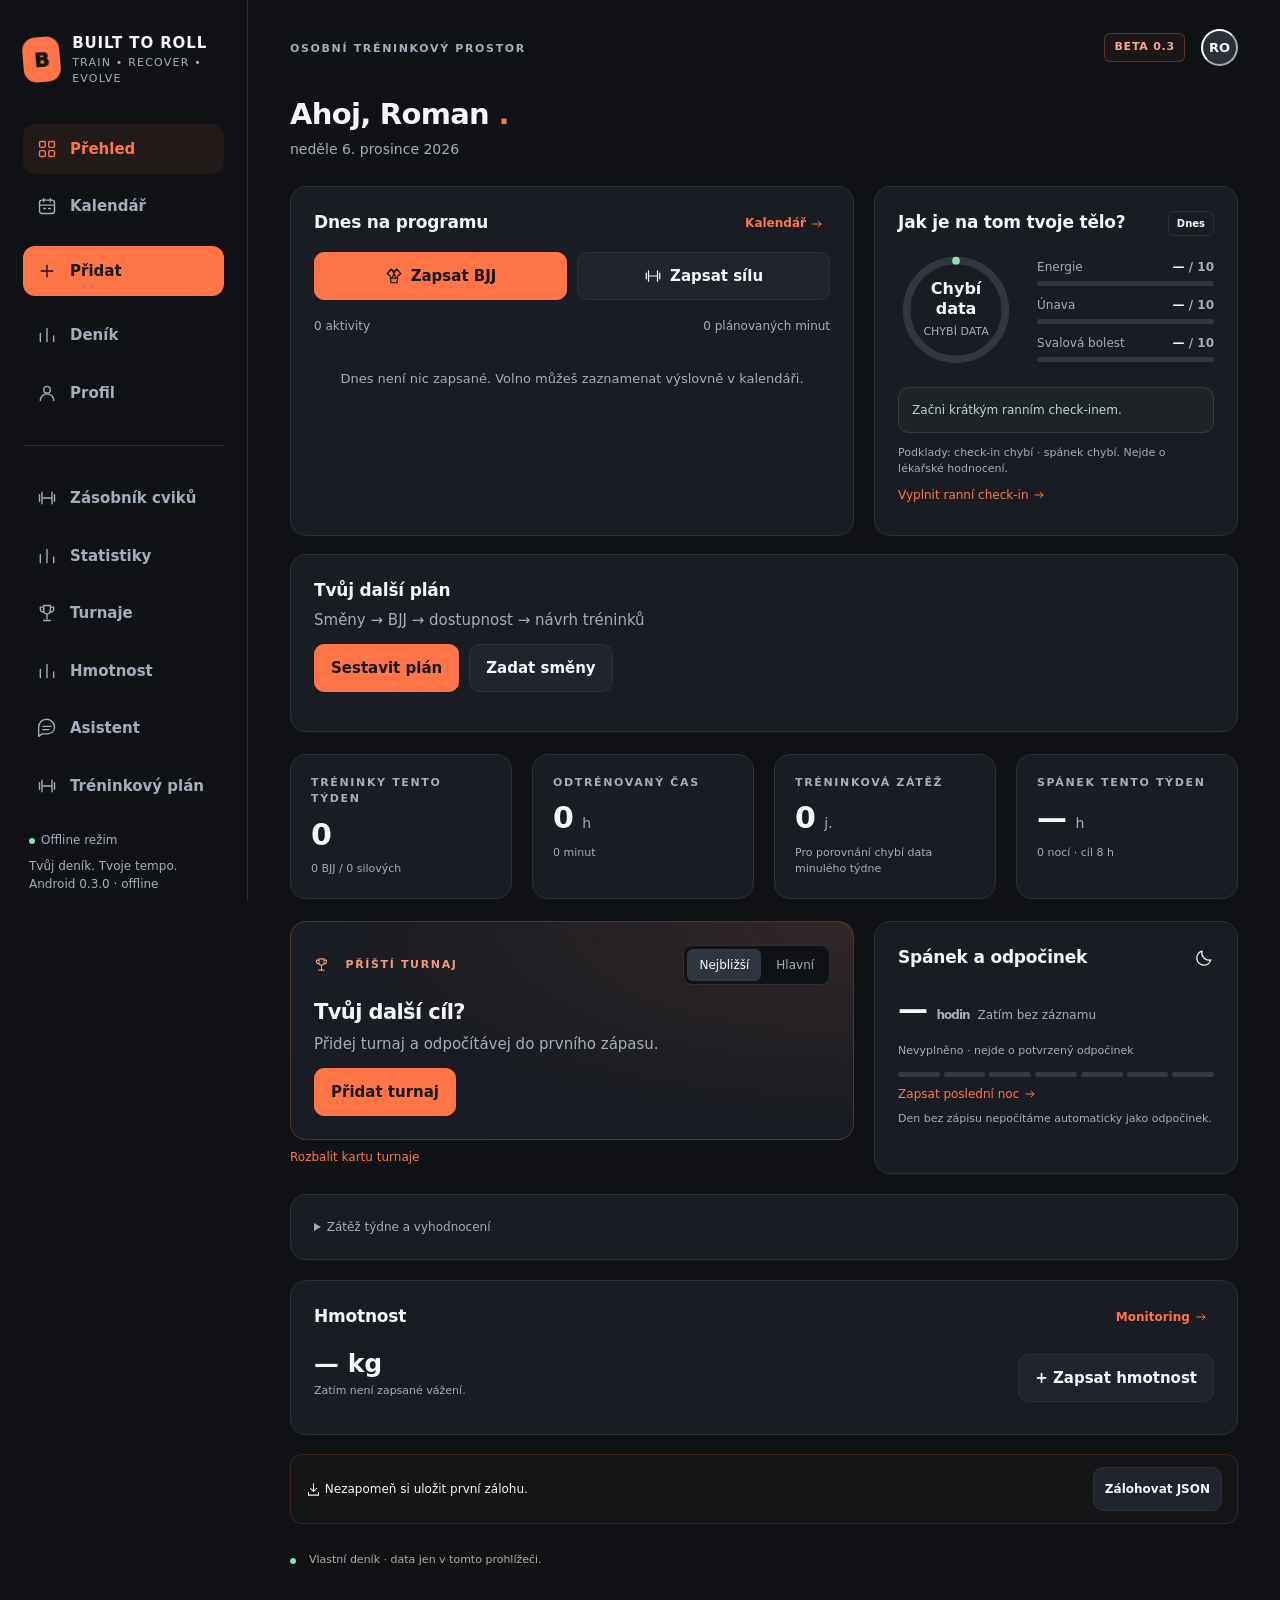
==== commit 7c9fa314: "Add shift-aware calendar, editable training plan previews and prescription tracking (0.3.0)" ====
--- a/app/src/main/assets/index.html
+++ b/app/src/main/assets/index.html
@@ -10,8 +10,10 @@
 
 .goalpanel{border:1px solid #8cbcff28;background:#8cbcff06;border-radius:12px;padding:13px;margin-top:15px;display:grid;gap:5px}.goalpanel strong{font-size:15px}.goalpanel p{font-size:11px;color:var(--muted);margin:0}.weightgraph{width:100%;overflow:auto}.weightgraph svg{display:block;width:100%;min-width:280px}.weightgraph text{fill:var(--muted);font:10px system-ui}.healthrow{width:100%;border:0;border-top:1px solid var(--line);background:none;color:inherit;display:flex;justify-content:space-between;align-items:center;gap:12px;padding:13px 0;text-align:left}.healthrow strong{font-size:14px}.healthrow small{display:block;font-size:11px;color:var(--muted)}.healthtools{display:flex;gap:10px;flex-wrap:wrap;margin:18px 0}.healthtools .segmented{flex:1}.healthchartempty{text-align:center;padding:36px 10px;color:var(--muted);font-size:13px}@media(max-width:500px){.healthrow{gap:8px}.weightgraph svg{min-width:260px}}
 .exercise-unit{display:flex;align-items:center;gap:12px;flex-wrap:wrap;margin:8px 0 4px}.exercise-unit label{display:grid;gap:4px;font-size:12px;flex:1;max-width:300px}.exercise-unit select{min-height:44px;width:100%}.exercise-unit .tag{font-size:11px}
-</style><link rel="stylesheet" href="app-v2.css"></head><body><div id="storagewarn" hidden></div><div class="shell"><aside class="sidebar"><div class="brand"><div class="brandmark">B</div><div><strong>BUILT TO ROLL</strong><small>TRAIN • RECOVER • EVOLVE</small></div></div><nav class="nav" id="sidenav"></nav><div class="sidefoot"><div><i class="localdot"></i>Offline režim</div><p style="margin-top:8px">Tvůj deník. Tvoje tempo.<br>Android 0.2.0 · offline</p></div></aside><main class="main"><div class="topline"><div><span class="eyebrow desktopname">OSOBNÍ TRÉNINKOVÝ PROSTOR</span><span class="mobilename">BUILT <span style="color:var(--accent)">TO ROLL</span></span></div><div class="topright"><span class="beta">BETA 0.2</span><button class="avatar" data-nav="profile" title="Otevřít profil" id="avatar">JT</button></div></div><div id="app"></div></main></div><nav class="bottomnav" id="bottomnav" aria-label="Hlavní navigace"></nav><div id="overlay"></div><div id="toasts" aria-live="polite"></div><input type="file" id="importfile" accept="application/json,.json" hidden>
-<div id="librarydrawer"></div><script src="exercise-catalog.js"></script><script>
+</style><link rel="stylesheet" href="app-v2.css">
+<link rel="stylesheet" href="planner.css"></head><body><div id="storagewarn" hidden></div><div class="shell"><aside class="sidebar"><div class="brand"><div class="brandmark">B</div><div><strong>BUILT TO ROLL</strong><small>TRAIN • RECOVER • EVOLVE</small></div></div><nav class="nav" id="sidenav"></nav><div class="sidefoot"><div><i class="localdot"></i>Offline režim</div><p style="margin-top:8px">Tvůj deník. Tvoje tempo.<br>Android 0.3.0 · offline</p></div></aside><main class="main"><div class="topline"><div><span class="eyebrow desktopname">OSOBNÍ TRÉNINKOVÝ PROSTOR</span><span class="mobilename">BUILT <span style="color:var(--accent)">TO ROLL</span></span></div><div class="topright"><span class="beta">BETA 0.3</span><button class="avatar" data-nav="profile" title="Otevřít profil" id="avatar">JT</button></div></div><div id="app"></div></main></div><nav class="bottomnav" id="bottomnav" aria-label="Hlavní navigace"></nav><div id="overlay"></div><div id="toasts" aria-live="polite"></div><input type="file" id="importfile" accept="application/json,.json" hidden>
+<div id="librarydrawer"></div><script src="exercise-catalog.js"></script>
+<script src="planner-core.js"></script><script>
 'use strict';
 const icons={home:'<rect x="3" y="3" width="7" height="7" rx="1.5"/><rect x="14" y="3" width="7" height="7" rx="1.5"/><rect x="3" y="14" width="7" height="7" rx="1.5"/><rect x="14" y="14" width="7" height="7" rx="1.5"/>',calendar:'<rect x="3" y="5" width="18" height="16" rx="3"/><path d="M16 3v4M8 3v4M3 11h18M8 15h2m4 0h2"/>',plus:'<path d="M12 5v14M5 12h14"/>',stats:'<path d="M4 20V10m8 10V4m8 16v-7"/>',profile:'<circle cx="12" cy="8" r="4"/><path d="M4 21a8 8 0 0116 0"/>',cup:'<path d="M8 3h8v6a4 4 0 01-8 0V3zm0 2H4v2a4 4 0 004 4m8-6h4v2a4 4 0 01-4 4m-4 2v6m-4 2h8"/>',strength:'<path d="M6 5v14m12-14v14M3 8v8m18-8v8M6 12h12"/>',moon:'<path d="M20 15a9 9 0 01-11-11 9 9 0 1011 11z"/>',bolt:'<path d="M13 2L4 14h7l-1 8 10-13h-7z"/>',bjj:'<path d="M8 3l4 3 4-3 5 6-4 3-1 9H8l-1-9-4-3 5-6zm1 0l6 12M15 3L9 15m-2 0h10"/>',arrow:'<path d="M5 12h14m-5-5l5 5-5 5"/>',check:'<path d="M5 12l4 4L19 6"/>',chat:'<path d="M21 11a8 8 0 01-8 8H6l-4 3V11a9 9 0 0119 0z"/><path d="M7 10h10m-10 4h7"/>',download:'<path d="M12 3v12m-5-5l5 5 5-5M4 17v4h16v-4"/>',heart:'<path d="M20 5c-3-3-7-1-8 1-1-2-5-4-8-1-5 5 8 15 8 15s13-10 8-15z"/>'};
 function icon(name,size=20){return `<svg width="${size}" height="${size}" viewBox="0 0 24 24" fill="none" stroke="currentColor" stroke-width="1.65" stroke-linecap="round" stroke-linejoin="round" aria-hidden="true">${icons[name]||icons.bjj}</svg>`}
@@ -28,13 +30,13 @@
 function seed(){let sessions=[],sleep=[],checks=[];for(let i=27;i>=0;i--){let date=add(today(),-i);sleep.push({id:uid(),date,start:'23:00',end:i%3?'07:00':'06:30',hours:i%3?8:7.5,quality:7+i%2});checks.push({id:uid(),date,energy:7+i%2,soreness:3+i%3,fatigue:3+i%3,stress:3,motivation:8,rested:7});if(i&&i%4!==0){let strength=i%3===0;sessions.push({id:uid(),date,start:strength?'07:00':'18:00',end:strength?'08:00':'19:30',duration:strength?60:90,type:strength?'Silový trénink':i%2?'BJJ No-Gi':'BJJ Gi',title:strength?'Síla celého těla':i%2?'Technika · guard passing':'BJJ · poziční sparring',rpe:strength?6:i%2?6:8,status:'done',hasSparring:!strength&&i%2===0,rounds:!strength&&i%2===0?5:0,roundMinutes:5,notes:'',techniques:strength?'':'Knee cut, kontrola side control',sets:strength?[...Array.from({length:3},()=>({exercise:'Dřep',reps:5,weight:75+(27-i),effort:7,mode:'RPE',notes:'',exerciseNotes:'Plynulý pohyb, pevný střed.'})),{exercise:'Shyby',reps:8,weight:0,effort:2,mode:'RIR',notes:'Bez švihu.'},...Array.from({length:3},()=>({exercise:'Bench press',reps:6,weight:65,effort:7.5,mode:'RPE',notes:''}))]:[]});}}
  sessions.push({id:uid(),date:today(),start:'18:00',end:'19:30',duration:90,type:'BJJ Gi',hasSparring:true,rounds:5,roundMinutes:5,title:'BJJ · technika a sparring',rpe:8,status:'planned',notes:'Zaměřit se na udržení pozice po přechodu guardu.',techniques:'Knee cut, side control',sets:[]},{id:uid(),date:today(),start:'20:00',end:'20:20',duration:20,type:'Mobilita',title:'Mobilita · kyčle a ramena',rpe:3,status:'planned',notes:'Lehce, bez bolesti.',sets:[]});for(let i=1;i<9;i++)if(i%3!==0)sessions.push({id:uid(),date:add(today(),i),start:i%2?'18:00':'07:00',end:i%2?'19:30':'08:00',duration:i%2?90:60,type:i%2?'BJJ Gi':'Silový trénink',title:i%2?'BJJ · drilling a technika':'Síla · celé tělo',rpe:6,status:'planned',notes:'',sets:[]});return {version:1,demo:true,weights:Array.from({length:14},(_,i)=>({id:uid(),date:add(today(),i-13),time:'07:00',kg:Math.round((83-(i*.08)+(i%3)*.1)*100)/100,notes:'Ukázkové ranní vážení'})),profile:{name:'Jakub',sleepGoal:8,goal:'Zlepšit se na žíněnce. Zůstat zdravý.',belt:'Modrý'},sessions,sleep,checks,tournaments:[{id:uid(),name:'Prague BJJ Open',date:add(today(),59),place:'Praha · sportovní hala',priority:'A',main:true,weightCategory:'do 79,3 kg',targetWeight:79.3,weightGoalMode:'limit',notes:'Hlavní cíl sezóny. Gi kategorie.'}]};}
 
+const setUnits={reps:{label:'Opakování',short:'opak.',max:1000,step:1},seconds:{label:'Čas (s)',short:'s',max:86400,step:'any'},meters:{label:'Vzdálenost (m)',short:'m',max:100000,step:'any'}};
 const KEY='bjj-performance-html-beta-v1';let db,storage=true,storageLocked=false,savedRaw=null;
 try{savedRaw=localStorage.getItem(KEY);db=savedRaw!==null?validate(JSON.parse(savedRaw)):emptyDiary();}catch(e){db=seed();storage=false;storageLocked=savedRaw!==null;}
 function save(){if(storageLocked){storage=false;}else{try{localStorage.setItem(KEY,JSON.stringify(db));storage=true;}catch(e){storage=false;}}let warning=$('#storagewarn');warning.hidden=storage;warning.innerHTML=storageLocked?'Původní deník nelze načíst. Zobrazuje se neukládaná ukázka; původní data nepřepisujeme. Obnov platnou zálohu v Profilu. <button class="btn small" data-action="recover-raw">Stáhnout původní data</button>':'Prohlížeč nepovoluje místní ukládání nebo je úložiště plné. Změny jsou jen pro toto otevření stránky. Použij Export JSON.';return storage;}
 
 // Legacy sets omit unit and remain repetitions. Numeric values stay in reps
 // for lossless compatibility with existing diaries; unit defines their meaning.
-const setUnits={reps:{label:'Opakování',short:'opak.',max:1000,step:1},seconds:{label:'Čas (s)',short:'s',max:86400,step:'any'},meters:{label:'Vzdálenost (m)',short:'m',max:100000,step:'any'}};
 function setUnit(x){return x.unit===undefined?'reps':x.unit;}
 function validSetQuantity(x){let u=setUnit(x),cfg=setUnits[u];return !!cfg&&finite(x.reps,0,cfg.max)&&(u!=='reps'||Number.isInteger(x.reps));}
 function setQuantity(x){return num(x.reps,2)+' '+setUnits[setUnit(x)].short;}
@@ -83,7 +85,7 @@
 function formFingerprint(){const form=$('#entryform');return form?JSON.stringify([...new FormData(form)].filter(([key])=>key!=='copyMonth')):'';}
 function hasUnsavedChanges(){return !!editing&&editing.initialFingerprint!==undefined&&editing.initialFingerprint!==formFingerprint();}
 function closeEditor(force=false){if(!force&&hasUnsavedChanges()&&!confirm('Zahodit neuložené změny?'))return false;copyPicker=null;document.body.style.overflow='';$('#overlay').innerHTML='';editing=null;returnFocus?.focus();return true;}
-function saveEntry(form){let key=editing.key,e=clone(editing.e),v=new FormData(form),copy=clone(db);for(const [k,value] of v)if(!k.startsWith('set')&&k!=='copyMonth')e[k]=value;for(const k of key==='sessions'?['duration','rpe']:key==='sleep'?['hours','quality']:key==='checks'?['energy','soreness','fatigue','stress','motivation','rested']:[])e[k]=Number(e[k]);if(key==='sessions'){e.sets=e.type==='Silový trénink'?collectSets():[];e.favorite=v.has('favorite');applyActivityDetails(e,v);if(e.type!=='Volno'&&e.duration<=0)throw Error('Trénink musí mít délku větší než nula.');if(e.type==='Silový trénink'&&!e.sets.length)throw Error('Přidej alespoň jeden cvik a sérii.');}if(key==='checks')e.painLevel=Number(v.get('painLevel')||0);if(key==='weights'){if(e.date>today())throw Error('Skutečný záznam nemůže mít budoucí datum.');if(key==='weights'&&weightTimestamp(e)>today()+'T'+currentTime())throw Error('Čas skutečného vážení nemůže být v budoucnosti.');for(const k of ['kg']){if(String(v.get(k)??'').trim()==='')throw Error('Doplň všechny hodnoty; nevyplněné pole není nula.');e[k]=Number(v.get(k));}e.updatedAt=new Date().toISOString();}if(key==='tournaments'){let target=v.get('targetWeight');if(target!==null){if(String(target).trim()==='')delete e.targetWeight;else e.targetWeight=Number(target);}e.main=v.has('main');if(e.main)copy.tournaments.forEach(x=>x.main=false)}if(!validDate(e.date))throw Error('Zadej platné datum.');if(['sleep','checks'].includes(key))copy[key]=copy[key].filter(x=>x.date!==e.date||x.id===e.id);let i=copy[key].findIndex(x=>x.id===e.id);if(i>=0)copy[key][i]=e;else copy[key].push(e);validate(copy);db=copy;save();closeEditor(true);render();toast(storage?'Záznam uložen v prohlížeči.':'Záznam uložen jen pro toto otevření stránky.');}
+function saveEntry(form){let key=editing.key,e=clone(editing.e),v=new FormData(form),copy=clone(db);for(const [k,value] of v)if(!k.startsWith('set')&&k!=='copyMonth'&&k!=='trainingBlock'&&k!=='trainingCombo')e[k]=value;for(const k of key==='sessions'?['duration','rpe']:key==='sleep'?['hours','quality']:key==='checks'?['energy','soreness','fatigue','stress','motivation','rested']:[])e[k]=Number(e[k]);if(key==='sessions'){e.sets=e.type==='Silový trénink'?collectSets():[];e.favorite=v.has('favorite');applyActivityDetails(e,v);if(e.type!=='Volno'&&e.duration<=0)throw Error('Trénink musí mít délku větší než nula.');if(e.type==='Silový trénink'&&!e.sets.length)throw Error('Přidej alespoň jeden cvik a sérii.');}if(key==='checks')e.painLevel=Number(v.get('painLevel')||0);if(key==='weights'){if(e.date>today())throw Error('Skutečný záznam nemůže mít budoucí datum.');if(key==='weights'&&weightTimestamp(e)>today()+'T'+currentTime())throw Error('Čas skutečného vážení nemůže být v budoucnosti.');for(const k of ['kg']){if(String(v.get(k)??'').trim()==='')throw Error('Doplň všechny hodnoty; nevyplněné pole není nula.');e[k]=Number(v.get(k));}e.updatedAt=new Date().toISOString();}if(key==='tournaments'){let target=v.get('targetWeight');if(target!==null){if(String(target).trim()==='')delete e.targetWeight;else e.targetWeight=Number(target);}e.main=v.has('main');if(e.main)copy.tournaments.forEach(x=>x.main=false)}if(!validDate(e.date))throw Error('Zadej platné datum.');if(['sleep','checks'].includes(key))copy[key]=copy[key].filter(x=>x.date!==e.date||x.id===e.id);let i=copy[key].findIndex(x=>x.id===e.id);if(i>=0)copy[key][i]=e;else copy[key].push(e);validate(copy);db=copy;save();closeEditor(true);render();toast(storage?'Záznam uložen v prohlížeči.':'Záznam uložen jen pro toto otevření stránky.');}
 
 const MAX_BACKUP_BYTES=10*1024*1024;
 function parseBackupText(text){if(typeof text!=='string'||!text.replace(/^\uFEFF/,'').trim())throw Error('Soubor je prázdný nebo se jeho obsah nepodařilo přečíst. Vyber jinou zálohu nebo ji z původní aplikace exportuj znovu.');if(new Blob([text]).size>MAX_BACKUP_BYTES)throw Error('Záloha je větší než 10 MB.');let parsed;try{parsed=JSON.parse(text.replace(/^\uFEFF/,''));}catch(e){throw Error('Soubor neobsahuje úplný platný JSON. Může být poškozený nebo neúplně uložený. Původní deník nebyl změněn.');}return validate(parsed);}
@@ -93,7 +95,7 @@
 function exportDiaryBackup(){let snapshot=clone(db);snapshot.lastBackup=today();let text=JSON.stringify(snapshot,null,2);parseBackupText(text);let name=`bjj-beta-zaloha-${today()}.json`;if(window.AndroidFiles?.exportBackup){window.AndroidFiles.exportBackup(name,text);return;}download(name,text,'application/json');if(!window.AndroidFiles){db.lastBackup=today();save();render();}}
 
 function download(name,content,type){if(window.AndroidFiles){window.AndroidFiles.exportFile(name,content,type);return;}let url=URL.createObjectURL(new Blob([content],{type})),a=document.createElement('a');a.href=url;a.download=name;document.body.append(a);a.click();a.remove();setTimeout(()=>URL.revokeObjectURL(url),10000)}
-function action(a){if(extraAction(a))return;if(a.startsWith('new-')){let key=a.slice(4);if(key==='selected')return openEditor('sessions',null,calDate,'plan');if(['strength','conditioning','recovery','other'].includes(key))return openEditor('sessions',null,today(),key);return openEditor(key,null,today(),key==='sessions'&&route==='calendar'?'plan':'')}if(a.startsWith('nav-'))return navigate(a.slice(4));if(a==='close')return closeEditor();if(a==='cal-today'){calDate=today();return render()}if(a==='cal-prev'||a==='cal-next'){let n=a==='cal-next'?1:-1;if(calMode==='Měsíc'){let d=new Date(calDate+'T12:00:00');d.setDate(1);d.setMonth(d.getMonth()+n);calDate=iso(d)}else calDate=add(calDate,n*(calMode==='Týden'?7:1));return render()}if(a==='copy-week'){let start=week(calDate),list=db.sessions.filter(e=>e.date>=start&&e.date<=add(start,6));if(!list.length)return toast('V tomto týdnu není co kopírovat.');if(confirm(`Zkopírovat ${list.length} aktivit do následujícího týdne jako plán?`)){db.sessions.push(...list.map(e=>({...clone(e),id:uid(),date:add(e.date,7),status:'planned'})));save();calDate=add(calDate,7);render();toast('Týden zkopírován jako plán.')}return}if(a==='add-set'){let sets=collectSets();sets.push({exercise:'Dřep',reps:5,weight:60});$('#sets').innerHTML=setsHtml(sets);return}if(a==='calc-sleep'||a==='calc-duration'){let f=$('#entryform'),s=f.elements.start.value,e=f.elements.end.value;if(!s||!e)return toast('Nejdřív vyplň oba časy.');let m=x=>Number(x.slice(0,2))*60+Number(x.slice(3)),mins=(m(e)-m(s)+1440)%1440;f.elements[a==='calc-sleep'?'hours':'duration'].value=a==='calc-sleep'?Math.round(mins/60*100)/100:mins;if(a==='calc-duration'){let load=$('#loadpreview');if(load)load.textContent='Zátěž '+mins*Number(f.elements.rpe.value)+' j.';syncSparringFields();}return toast('Délka vypočtena. Můžeš ji ručně upravit.')}if(a==='delete-entry'){if(confirm('Opravdu smazat tento záznam?')){let {key,e}=editing;deletedRecord={key,entry:clone(e)};db[key]=db[key].filter(x=>x.id!==e.id);save();closeEditor(true);render();toastUndo()}return}if(a==='copy-entry'){openCopyPicker();return;}if(a==='export'){try{return exportDiaryBackup();}catch(e){alert('Export se nezdařil: '+e.message);return;}}if(a==='import'){if(window.AndroidFiles?.importBackup)return window.AndroidFiles.importBackup();return $('#importfile').click();}if(a==='csv')return trainingCsv();if(a==='reset'||a==='clear'){if(confirm(a==='reset'?'Nahradit všechna data ukázkovými? Nejdřív můžeš exportovat JSON.':'Smazat všechny sportovní záznamy a začít vlastní deník? Nejdřív můžeš exportovat JSON.')){storageLocked=false;if(a==='reset')db=seed();else db={version:1,demo:false,profile:db.profile,customExercises:db.customExercises||[],exerciseFavorites:db.exerciseFavorites||[],sessions:[],sleep:[],checks:[],tournaments:[],weights:[]};save();render();toast(a==='reset'?'Ukázková data obnovena.':'Prázdný deník je připraven.')}return}}
+function action(a){if(extraAction(a))return;if(a.startsWith('new-')){let key=a.slice(4);if(key==='selected')return openEditor('sessions',null,calDate,'plan');if(['strength','conditioning','recovery','other'].includes(key))return openEditor('sessions',null,today(),key);return openEditor(key,null,today(),key==='sessions'&&route==='calendar'?'plan':'')}if(a.startsWith('nav-'))return navigate(a.slice(4));if(a==='close')return closeEditor();if(a==='cal-today'){calDate=today();return render()}if(a==='cal-prev'||a==='cal-next'){let n=a==='cal-next'?1:-1;if(calMode==='Měsíc'){let d=new Date(calDate+'T12:00:00');d.setDate(1);d.setMonth(d.getMonth()+n);calDate=iso(d)}else calDate=add(calDate,n*(calMode==='Týden'?7:1));return render()}if(a==='copy-week'){let start=week(calDate),list=db.sessions.filter(e=>e.date>=start&&e.date<=add(start,6));if(!list.length)return toast('V tomto týdnu není co kopírovat.');if(confirm(`Zkopírovat ${list.length} aktivit do následujícího týdne jako plán?`)){db.sessions.push(...list.map(e=>({...clone(e),id:uid(),date:add(e.date,7),status:'planned',sets:(e.sets||[]).map(x=>({...x,done:false}))})));save();calDate=add(calDate,7);render();toast('Týden zkopírován jako plán.')}return}if(a==='add-set'){let sets=collectSets();sets.push({exercise:'Dřep',reps:5,weight:60});$('#sets').innerHTML=setsHtml(sets);return}if(a==='calc-sleep'||a==='calc-duration'){let f=$('#entryform'),s=f.elements.start.value,e=f.elements.end.value;if(!s||!e)return toast('Nejdřív vyplň oba časy.');let m=x=>Number(x.slice(0,2))*60+Number(x.slice(3)),mins=(m(e)-m(s)+1440)%1440;f.elements[a==='calc-sleep'?'hours':'duration'].value=a==='calc-sleep'?Math.round(mins/60*100)/100:mins;if(a==='calc-duration'){let load=$('#loadpreview');if(load)load.textContent='Zátěž '+mins*Number(f.elements.rpe.value)+' j.';syncSparringFields();}return toast('Délka vypočtena. Můžeš ji ručně upravit.')}if(a==='delete-entry'){if(confirm('Opravdu smazat tento záznam?')){let {key,e}=editing;deletedRecord={key,entry:clone(e)};db[key]=db[key].filter(x=>x.id!==e.id);save();closeEditor(true);render();toastUndo()}return}if(a==='copy-entry'){openCopyPicker();return;}if(a==='export'){try{return exportDiaryBackup();}catch(e){alert('Export se nezdařil: '+e.message);return;}}if(a==='import'){if(window.AndroidFiles?.importBackup)return window.AndroidFiles.importBackup();return $('#importfile').click();}if(a==='csv')return trainingCsv();if(a==='reset'||a==='clear'){if(confirm(a==='reset'?'Nahradit všechna data ukázkovými? Nejdřív můžeš exportovat JSON.':'Smazat všechny sportovní záznamy a začít vlastní deník? Nejdřív můžeš exportovat JSON.')){storageLocked=false;if(a==='reset')db=seed();else db={version:1,demo:false,profile:db.profile,customExercises:db.customExercises||[],exerciseFavorites:db.exerciseFavorites||[],sessions:[],sleep:[],checks:[],tournaments:[],weights:[]};save();render();toast(a==='reset'?'Ukázková data obnovena.':'Prázdný deník je připraven.')}return}}
 document.addEventListener('click',ev=>{let el=ev.target.closest('button,[data-chart]');if(!el)return;if(copyAction(el))return;if(exerciseAction(el))return;if(el.dataset.nav)return navigate(el.dataset.nav);if(el.dataset.edit){let [key,id]=el.dataset.edit.split(':');return openEditor(key,id)}if(el.dataset.newday)return openEditor('sessions',null,el.dataset.newday,'plan');if(el.dataset.day){calDate=el.dataset.day;calMode='Den';return render()}if(el.dataset.calmode){calMode=el.dataset.calmode;return render()}if(el.dataset.period){period=Number(el.dataset.period);return render()}if(el.dataset.metric){metric=el.dataset.metric;return render()}if(el.dataset.target){targetMode=el.dataset.target;return render()}if(el.dataset.question){$('#answer').textContent=answer(el.dataset.question);return}if(el.dataset.chart)return toast(el.dataset.chart);if(el.hasAttribute('data-remove-set')){let sets=collectSets();sets.splice(Number(el.dataset.removeSet),1);$('#sets').innerHTML=setsHtml(sets);return}if(el.dataset.action)action(el.dataset.action)});
 document.addEventListener('submit',ev=>{ev.preventDefault();let f=ev.target;if(f.id==='entryform'){try{saveEntry(f)}catch(e){$('#formerror').textContent=e.message}return}if(f.id==='profileform'){let data=new FormData(f);db.profile={...db.profile,name:String(data.get('name')).trim(),belt:data.get('belt'),goal:data.get('goal'),sleepGoal:Number(data.get('sleepGoal'))};save();render();toast('Profil uložen.')}if(f.id==='askform')$('#answer').textContent=answer(new FormData(f).get('question'))});
 document.addEventListener('input',ev=>{let el=ev.target;if(['setQuickReps','setQuickWeight','setQuickEffort'].includes(el.name))syncQuickExercise(el);if(el.id==='search')$('#historylist').innerHTML=historyRows(el.value);if(el.type==='range'&&$('#value-'+el.name))$('#value-'+el.name).textContent=el.value+' / 10';if(el.closest('#entryform')&&el.name.startsWith('set'))updateStrengthTotal();if(el.closest('#entryform')&&['duration','rpe'].includes(el.name)){$('#loadpreview').textContent='Zátěž '+Number($('#entryform').elements.duration.value)*Number($('#entryform').elements.rpe.value)+' j.';}});
@@ -115,8 +117,8 @@
 function favoriteTechniques(){return [...new Set(db.sessions.filter(x=>x.favorite).flatMap(x=>String(x.techniques||'').split(/[,\n]/).map(t=>t.trim()).filter(Boolean)))].slice(0,16);}
 function favoriteStarts(){let list=db.sessions.filter(x=>x.favorite);return list.length?`<div class="card" style="margin-top:20px"><h2>Oblíbené tréninky</h2><div class="forms">${list.map(x=>`<button class="btn ghost" data-repeat-session="${esc(x.id)}">★ ${esc(x.title)} · zopakovat dnes ${icon('arrow',15)}</button>`).join('')}</div></div>`:'';}
 function toastUndo(){clearTimeout(toastTimer);$('#toasts').innerHTML='<div class="toast" role="status">Záznam smazán.<button class="deleteundo" data-action="undo-delete">Vrátit smazání</button></div>';toastTimer=setTimeout(()=>{$('#toasts').innerHTML='';deletedRecord=null;},15000);}
-function extraAction(a){if(a==='recover-raw'){if(savedRaw!==null)download('bjj-puvodni-data.json',savedRaw,'application/json');return true;}if(a==='export-weights'){healthCsv('weights');return true;}if(a==='copy-confirm'){commitCopies();return true;}if(a==='copy-cancel'){copyPicker=null;$('#copy-slot').innerHTML='';return true;}if(a==='toggle-tournament'){db.profile.compactTournament=db.profile.compactTournament===false;save();render();return true;}if(a==='undo-delete'){if(deletedRecord){let {key,entry}=deletedRecord;if(!db[key].some(x=>x.id===entry.id)){db[key].push(entry);save();render();}deletedRecord=null;toast('Smazání vráceno.');}return true;}if(a==='add-exercise'){let sets=collectSets();redrawSets([...sets,...makeExercise('',3)]);return true;}if(a==='load-last-strength'){let date=$('#entryform').elements.date.value;let prev=db.sessions.filter(x=>x.type==='Silový trénink'&&x.status==='done'&&x.id!==editing.e.id&&x.date<=date).sort((a,b)=>b.date.localeCompare(a.date))[0];if(!prev)return toast('Zatím nemáš předchozí silový trénink.'),true;if(collectSets().length&&!confirm('Nahradit rozepsané cviky a série posledním silovým tréninkem?'))return true;redrawSets(clone(prev.sets||[]));toast('Načteny cviky a série z '+fmt(prev.date)+'. Uprav je a ulož nový trénink.');return true;}return false;}
-function exerciseAction(el){if(el.hasAttribute('data-restday')){let e={id:uid(),date:el.dataset.restday,type:'Volno',title:'Volno · regenerace',duration:0,start:'00:00',end:'00:00',rpe:1,status:'done',notes:'',sets:[]};db.sessions.push(e);save();render();toast('Den volna zaznamenán.');return true;}if(el.hasAttribute('data-repeat-session')){let source=db.sessions.find(x=>x.id===el.dataset.repeatSession);if(source)openEditor('sessions',null,today(),'',{...clone(source),id:uid(),date:today(),status:'done'});return true;}if(el.hasAttribute('data-technique')){let t=favoriteTechniques()[Number(el.dataset.technique)],f=$('#entryform').elements.techniques;let parts=f.value.split(',').map(x=>x.trim()).filter(Boolean);if(t&&!parts.includes(t))f.value=[...parts,t].join(', ');return true;}
+function extraAction(a){if(a==='recover-raw'){if(savedRaw!==null)download('bjj-puvodni-data.json',savedRaw,'application/json');return true;}if(a==='export-weights'){healthCsv('weights');return true;}if(a==='copy-confirm'){commitCopies();return true;}if(a==='copy-cancel'){copyPicker=null;$('#copy-slot').innerHTML='';return true;}if(a==='toggle-tournament'){db.profile.compactTournament=db.profile.compactTournament===false;save();render();return true;}if(a==='undo-delete'){if(deletedRecord){let {key,entry}=deletedRecord;if(!db[key].some(x=>x.id===entry.id)){db[key].push(entry);save();render();}deletedRecord=null;toast('Smazání vráceno.');}return true;}if(a==='add-exercise'){let sets=collectSets();redrawSets([...sets,...makeExercise('',3)]);return true;}if(a==='load-last-strength'){let date=$('#entryform').elements.date.value;let prev=db.sessions.filter(x=>x.type==='Silový trénink'&&x.status==='done'&&x.id!==editing.e.id&&x.date<=date).sort((a,b)=>b.date.localeCompare(a.date))[0];if(!prev)return toast('Zatím nemáš předchozí silový trénink.'),true;if(collectSets().length&&!confirm('Nahradit rozepsané cviky a série posledním silovým tréninkem?'))return true;redrawSets(clone(prev.sets||[]).map(x=>({...x,done:false})));toast('Načteny cviky a série z '+fmt(prev.date)+'. Uprav je a ulož nový trénink.');return true;}return false;}
+function exerciseAction(el){if(el.hasAttribute('data-restday')){let e={id:uid(),date:el.dataset.restday,type:'Volno',title:'Volno · regenerace',duration:0,start:'00:00',end:'00:00',rpe:1,status:'done',notes:'',sets:[]};db.sessions.push(e);save();render();toast('Den volna zaznamenán.');return true;}if(el.hasAttribute('data-repeat-session')){let source=db.sessions.find(x=>x.id===el.dataset.repeatSession);if(source)openEditor('sessions',null,today(),'',{...clone(source),id:uid(),date:today(),status:'done',sets:(source.sets||[]).map(x=>({...x,done:false}))});return true;}if(el.hasAttribute('data-technique')){let t=favoriteTechniques()[Number(el.dataset.technique)],f=$('#entryform').elements.techniques;let parts=f.value.split(',').map(x=>x.trim()).filter(Boolean);if(t&&!parts.includes(t))f.value=[...parts,t].join(', ');return true;}
 let group=el.dataset.addSeries||el.dataset.deleteExercise||el.dataset.resizeExercise||el.dataset.removeSeries;if(!group)return false;let sets=collectSets(),groups=groupSets(sets),g=groups.find(x=>x.id===group);if(!g)return true;if(el.hasAttribute('data-delete-exercise')){if(confirm('Odstranit cvik i všechny jeho série?'))redrawSets(sets.filter(x=>x.groupId!==group));return true;}if(el.hasAttribute('data-add-series')){if(g.sets.length>=30)return toast('Nejvýše 30 sérií na cvik.'),true;g.sets.push(clone(g.sets.at(-1)));}if(el.hasAttribute('data-remove-series')){if(g.sets.length>1)g.sets.splice(Number(el.dataset.seriesIndex),1);}if(el.hasAttribute('data-resize-exercise')){let count=Number(el.closest('.exerciseblock').querySelector('[data-series-count]').value);if(!Number.isInteger(count)||count<1||count>30)return toast('Počet sérií musí být 1–30.'),true;if(count<g.sets.length&&!confirm('Zmenšit počet sérií? Poslední rozepsané série se odstraní.'))return true;while(g.sets.length<count)g.sets.push(clone(g.sets.at(-1)));g.sets=g.sets.slice(0,count);}redrawSets(groups.flatMap(x=>x.sets));return true;}
 document.addEventListener('change',ev=>{let el=ev.target;if(!el.closest('#entryform'))return;if(el.name==='setMode'){let input=el.closest('[data-series]').querySelector('[name=setEffort]');input.min=el.value==='RIR'?'0':'1';if(Number(input.value)<Number(input.min))input.value=input.min;}if(el.name==='setExercise'){el.closest('.exerciseblock').querySelector('[data-last-for]').textContent=previousExercise(el.value);updateStrengthTotal();}if(el.name==='type'){let f=$('#entryform'),strength=el.value==='Silový trénink';setBjjVisibility(el.value);setStrengthVisibility(strength);if(strength&&!collectSets().length)redrawSets(makeExercise('Dřep',3));if(!db.sessions.some(x=>x.id===editing.e.id))f.elements.title.value=strength?'Silový trénink':el.value;if(el.value==='Volno'){f.elements.duration.value=0;f.elements.rpe.value=1;}else if(Number(f.elements.duration.value)===0)f.elements.duration.value=60;}});
 
@@ -132,11 +134,11 @@
 
 function refreshCompactSummary(block){let rows=[...block.querySelectorAll('[data-series]')];if(!rows.length)return;let values=rows.map(r=>({reps:r.querySelector('[name=setReps]').value,weight:r.querySelector('[name=setWeight]').value,mode:r.querySelector('[name=setMode]').value,effort:r.querySelector('[name=setEffort]').value})),first=values[0];for(const [quick,key] of [['setQuickReps','reps'],['setQuickWeight','weight'],['setQuickMode','mode'],['setQuickEffort','effort']])block.querySelector(`[name=${quick}]`).value=first[key];block.querySelector('[name=setQuickCount]').value=rows.length;block.querySelector('[name=setQuickEffort]').min=first.mode==='RIR'?'0':'1';let varied=values.some(x=>Object.keys(first).some(k=>x[k]!==first[k]));block.querySelector('.variedhint').hidden=!varied;let unit=block.querySelector('[name=setUnit]').value;block.querySelector('.exercise-unit .tag').textContent=rows.length+' × '+num(Number(first.reps),2)+' '+setUnits[unit].short+(varied?' · různé série':'');}
 document.addEventListener('change',ev=>{let el=ev.target;if(el.name?.startsWith('setQuick'))syncQuickExercise(el);else if(['setReps','setWeight','setMode','setEffort'].includes(el.name)){let block=el.closest('.exerciseblock');if(block)refreshCompactSummary(block);}if(el.hasAttribute('data-copy-date')&&copyPicker){let date=el.dataset.copyDate;if(el.checked)copyPicker.selected.add(date);else copyPicker.selected.delete(date);renderCopyPicker();}if(el.name==='copyMonth'&&copyPicker&&/^\d{4}-\d{2}$/.test(el.value)){copyPicker.month=el.value+'-01';renderCopyPicker();}});
-function readTrainingDraft(){let form=$('#entryform');if(!form||editing?.key!=='sessions')throw Error('Nejdřív otevři trénink.');if(!form.reportValidity())throw Error('Zkontroluj povinná pole tréninku.');let v=new FormData(form),e=clone(editing.e);for(const [k,x] of v)if(!k.startsWith('set')&&k!=='copyMonth')e[k]=x;for(const k of ['duration','rpe'])e[k]=Number(e[k]);e.favorite=v.has('favorite');e.sets=e.type==='Silový trénink'?collectSets():[];applyActivityDetails(e,v);if(e.type!=='Volno'&&e.duration<=0)throw Error('Délka tréninku musí být větší než nula.');if(e.type==='Silový trénink'&&!e.sets.length)throw Error('Přidej alespoň jeden cvik.');let draftDb=clone(db);draftDb.sessions=draftDb.sessions.filter(x=>x.id!==e.id).concat(e);validate(draftDb);return e;}
+function readTrainingDraft(){let form=$('#entryform');if(!form||editing?.key!=='sessions')throw Error('Nejdřív otevři trénink.');if(!form.reportValidity())throw Error('Zkontroluj povinná pole tréninku.');let v=new FormData(form),e=clone(editing.e);for(const [k,x] of v)if(!k.startsWith('set')&&k!=='copyMonth'&&k!=='trainingBlock'&&k!=='trainingCombo')e[k]=x;for(const k of ['duration','rpe'])e[k]=Number(e[k]);e.favorite=v.has('favorite');e.sets=e.type==='Silový trénink'?collectSets():[];applyActivityDetails(e,v);if(e.type!=='Volno'&&e.duration<=0)throw Error('Délka tréninku musí být větší než nula.');if(e.type==='Silový trénink'&&!e.sets.length)throw Error('Přidej alespoň jeden cvik.');let draftDb=clone(db);draftDb.sessions=draftDb.sessions.filter(x=>x.id!==e.id).concat(e);validate(draftDb);return e;}
 function openCopyPicker(){try{let draft=readTrainingDraft();copyPicker={month:draft.date.slice(0,8)+'01',sourceDate:draft.date,selected:new Set(),draft};renderCopyPicker();$('#copy-slot').scrollIntoView?.({behavior:'smooth',block:'start'});}catch(e){$('#formerror').textContent=e.message;}}
 function renderCopyPicker(){if(!copyPicker)return;let {month,selected,sourceDate}=copyPicker,start=month,year=Number(month.slice(0,4)),m=Number(month.slice(5,7)),end=iso(new Date(year,m,0)),offset=(new Date(start+'T12:00:00').getDay()+6)%7,days=Array.from({length:diff(start,end)+1},(_,i)=>add(start,i));$('#copy-slot').innerHTML=`<section class="copy-panel" aria-label="Vybrat dny pro kopírování"><div class="flex spread"><h3 style="margin:0">Kopírovat do vybraných dnů</h3><button type="button" class="textbutton" data-action="copy-cancel">Zavřít</button></div><p class="copyhint">Zaškrtni cílové dny. Můžeš přecházet mezi měsíci — výběr zůstane zachovaný. Den původního tréninku je vypnutý.</p><div class="copy-month"><button type="button" class="btn small" data-copy-shift="-1" aria-label="Předchozí měsíc">‹</button><strong>${fmt(month,{month:'long',year:'numeric'})}</strong><button type="button" class="btn small" data-copy-shift="1" aria-label="Následující měsíc">›</button></div><label>Přejít na měsíc<input type="month" name="copyMonth" value="${month.slice(0,7)}"></label><div class="copy-grid">${['Po','Út','St','Čt','Pá','So','Ne'].map(x=>`<span class="weekdaylabel">${x}</span>`).join('')}${Array.from({length:offset},()=>'<span></span>').join('')}${days.map(d=>`<label class="copy-day" title="${fmt(d,{weekday:'long',day:'numeric',month:'long',year:'numeric'})}${d===sourceDate?' · původní trénink':''}"><input type="checkbox" data-copy-date="${d}" ${selected.has(d)?'checked':''} ${d===sourceDate?'disabled':''} aria-label="Kopírovat na ${d}"><span>${Number(d.slice(-2))}</span><span class="tick">✓</span></label>`).join('')}</div><div class="copy-actions"><button type="button" class="btn small ghost" data-copy-tomorrow>Přidat zítřek</button><button type="button" class="btn small ghost" data-copy-clear>Zrušit výběr</button></div><div class="copy-selection">${[...selected].sort().map(d=>`<button type="button" data-copy-remove="${d}" aria-label="Odebrat datum ${d}">${fmt(d,{day:'numeric',month:'short',year:'numeric'})} ×</button>`).join('')}</div><p class="formhint"><strong>${selected.size} vybraných dní.</strong> Přenesou se časy, cviky, série, intenzita a poznámky jako <strong>naplánované</strong> tréninky. Originál se nepřesune ani nepřepíše. Kopie použijí aktuálně vyplněný formulář; změny originálu uložíš zvlášť.</p><p id="copyerror" class="copy-error" role="alert"></p><div class="copy-footer"><button type="button" class="btn primary" data-action="copy-confirm" ${selected.size?'':'disabled'}>Vytvořit ${selected.size} ${selected.size===1?'kopii':'kopií'}</button></div></section>`;}
 function copyAction(el){if(!copyPicker)return false;if(el.hasAttribute('data-copy-shift')){let d=new Date(copyPicker.month+'T12:00:00');d.setMonth(d.getMonth()+Number(el.dataset.copyShift));copyPicker.month=iso(d);renderCopyPicker();return true;}if(el.hasAttribute('data-copy-remove')){copyPicker.selected.delete(el.dataset.copyRemove);renderCopyPicker();return true;}if(el.hasAttribute('data-copy-clear')){copyPicker.selected.clear();renderCopyPicker();return true;}if(el.hasAttribute('data-copy-tomorrow')){let date=add(today(),1);if(date!==copyPicker.sourceDate)copyPicker.selected.add(date);copyPicker.month=date.slice(0,8)+'01';renderCopyPicker();return true;}return false;}
-function makeCopies(draft,dates){let selected=[...new Set(dates)].sort();if(!selected.length)throw Error('Vyber alespoň jeden cílový den.');if(selected.length>366)throw Error('Najednou lze vytvořit nejvýše 366 kopií.');if(selected.some(d=>!validDate(d)||d===draft.date))throw Error('Cílové dny musí být platné a jiné než den originálu.');return selected.map(date=>({...clone(draft),id:uid(),date,status:'planned',favorite:false,copiedFrom:draft.id}));}
+function makeCopies(draft,dates){let selected=[...new Set(dates)].sort();if(!selected.length)throw Error('Vyber alespoň jeden cílový den.');if(selected.length>366)throw Error('Najednou lze vytvořit nejvýše 366 kopií.');if(selected.some(d=>!validDate(d)||d===draft.date))throw Error('Cílové dny musí být platné a jiné než den originálu.');return selected.map(date=>({...clone(draft),id:uid(),date,status:'planned',favorite:false,sets:(draft.sets||[]).map(x=>({...clone(x),done:false})),copiedFrom:draft.id}));}
 function commitCopies(){if(!copyPicker)return;try{let draft=readTrainingDraft();if(draft.date!==copyPicker.sourceDate)throw Error('Datum originálu se změnilo. Zavři výběr a otevři kopírování znovu.');let copies=makeCopies(draft,[...copyPicker.selected]);let clashes=copies.filter(e=>db.sessions.some(x=>x.date===e.date&&x.start===e.start&&x.type!=='Volno')).map(e=>e.date);if(clashes.length&&!confirm(`Ve stejném čase už máš trénink v ${clashes.length} vybraných dnech (${clashes.map(d=>fmt(d)).join(', ')}). Přesto přidat nové kopie?`))return;let next=clone(db);next.sessions.push(...copies);validate(next);db=next;save();copyPicker=null;$('#copy-slot').innerHTML='';render();toast(`${copies.length} ${copies.length===1?'kopie naplánována':'kopií naplánováno'}. Originál zůstává otevřený.`);}catch(e){$('#copyerror').textContent=e.message;}}
 
 document.addEventListener('change',ev=>{let el=ev.target;if(el.name==='hasSparring')syncSparringFields();if(el.name==='type'&&el.value==='Ostatní'){$('#otheractivity input')?.focus();}});
@@ -159,4 +161,5 @@
 
 function healthCsv(){let rows=[['Datum','Čas','Hmotnost kg','Poznámky'],...(db.weights||[]).slice().sort((a,b)=>weightTimestamp(a).localeCompare(weightTimestamp(b))).map(e=>[e.date,e.time,e.kg,e.notes||''])],cell=x=>'"'+String(x??'').replace(/^[=+@-]/,"'$&").replaceAll('"','""')+'"';download(`bjj-vazeni-${today()}.csv`,'\uFEFF'+rows.map(r=>r.map(cell).join(';')).join('\r\n'),'text/csv;charset=utf-8');}
 let lastDate=today();setInterval(()=>{if(today()!==lastDate){if(!editing){lastDate=today();render();}}},30000);save();
-</script><script src="app-v2.js"></script></body></html>
+</script><script src="app-v2.js"></script>
+<script src="planner-ui.js"></script></body></html>
--- a/app/src/main/assets/planner.css
+++ b/app/src/main/assets/planner.css
@@ -0,0 +1,2 @@
+.planner-home{margin:18px 0}.planner-home h2{margin-bottom:6px}.planner-home .schedule-events:empty{display:none}.planner-cal-head{flex-wrap:wrap;gap:16px}.planner-day{padding:20px 0;border-top:1px solid var(--line)}.planner-day:first-of-type{border-top:0}.planner-day>.flex{gap:12px;flex-wrap:wrap}.schedule-events{display:flex;flex-wrap:wrap;gap:8px;margin:12px 0}.schedule-event{display:grid;gap:4px;min-height:52px;padding:10px 13px;border-radius:10px;text-align:left;max-width:100%;overflow-wrap:anywhere}.schedule-event strong{font-size:13px}.schedule-event span{font-size:12px;opacity:.85}.shift-event{background:#8cbcff12;border:1px solid #8cbcff65;color:#b8d4ff}.sleep-event{background:#b9a0ef12;border:1px solid #b9a0ef65;color:#d3bfff}.slot-event{background:#8bddb212;border:1px solid #8bddb265;color:#a5e7c3}.planner-month{gap:5px}.planner-month .monthcell{min-width:0;padding:8px 5px;overflow:hidden;min-height:95px}.planner-month small{font-size:10px;white-space:normal;overflow-wrap:anywhere;display:block}.planner-month .shift-dot{color:#b8d4ff}.planner-month .sleep-dot{color:#d3bfff}.planner-month .slot-dot{color:#a5e7c3}.schedule-picker{display:grid;grid-template-columns:repeat(7,minmax(0,1fr));gap:7px}.schedule-picker>.tag{text-align:center}.schedule-pick{position:relative;display:flex!important;align-items:center;justify-content:center;min-height:48px;cursor:pointer}.schedule-pick input{position:absolute;opacity:0;width:1px!important;min-height:0!important}.schedule-pick>span{width:100%;min-height:48px;display:grid;place-items:center;border:1px solid #414957;border-radius:10px;background:var(--bg);font-size:15px}.schedule-pick input:checked+span{border-color:var(--accent);background:#ff754725;color:#ffb499}.schedule-pick input:focus-visible+span{outline:2px solid var(--accent)}.schedule-pick input:disabled+span{opacity:.35}.schedule-pick i{position:absolute;bottom:5px;width:5px;height:5px;border-radius:50%;background:#8cbcff;left:calc(50% - 7px)}.schedule-pick .slot-mark{background:#8bddb2;left:calc(50% + 2px)}#scheduleform .checklabel,#coachform .checklabel{display:flex;align-items:center;gap:10px;margin:12px 0}#scheduleform .checklabel input,#coachform .checklabel input{width:22px;height:22px;min-height:22px;flex-shrink:0}#scheduleform [data-schedule-work],#scheduleform [data-schedule-slot]{display:grid;gap:10px}.coach-preview{margin-top:20px}.coach-item{padding:15px 0;border-bottom:1px solid var(--line)}.coach-item summary{font-weight:650;line-height:1.7;cursor:pointer}.coach-item li,.coach-item p{font-size:13px;line-height:1.6;color:var(--muted)}.coach-skipped{margin:14px 0;padding:13px;border-left:3px solid #ffb875;background:#ffb87508}.coach-skipped strong{font-size:13px}.coach-skipped p{font-size:12px;color:var(--muted);margin-bottom:0}.coach-session-reasons{border:1px solid #ff754750;border-radius:10px;padding:13px}.training-block-tools{border-bottom:1px solid var(--line);padding-bottom:15px}.planned-prescription{background:#8cbcff0b;padding:10px;border-radius:8px}.coach-preview .wide{margin-top:18px}
+@media(max-width:700px){.planner-month{gap:3px}.planner-month .monthcell{min-height:75px;padding:6px 3px}.planner-month small{font-size:9px}.planner-cal-head>.flex{flex-wrap:wrap}.planner-cal-head strong{font-size:13px}.schedule-picker{gap:5px}.planner-home .v2-toolbar{margin-top:12px}}
